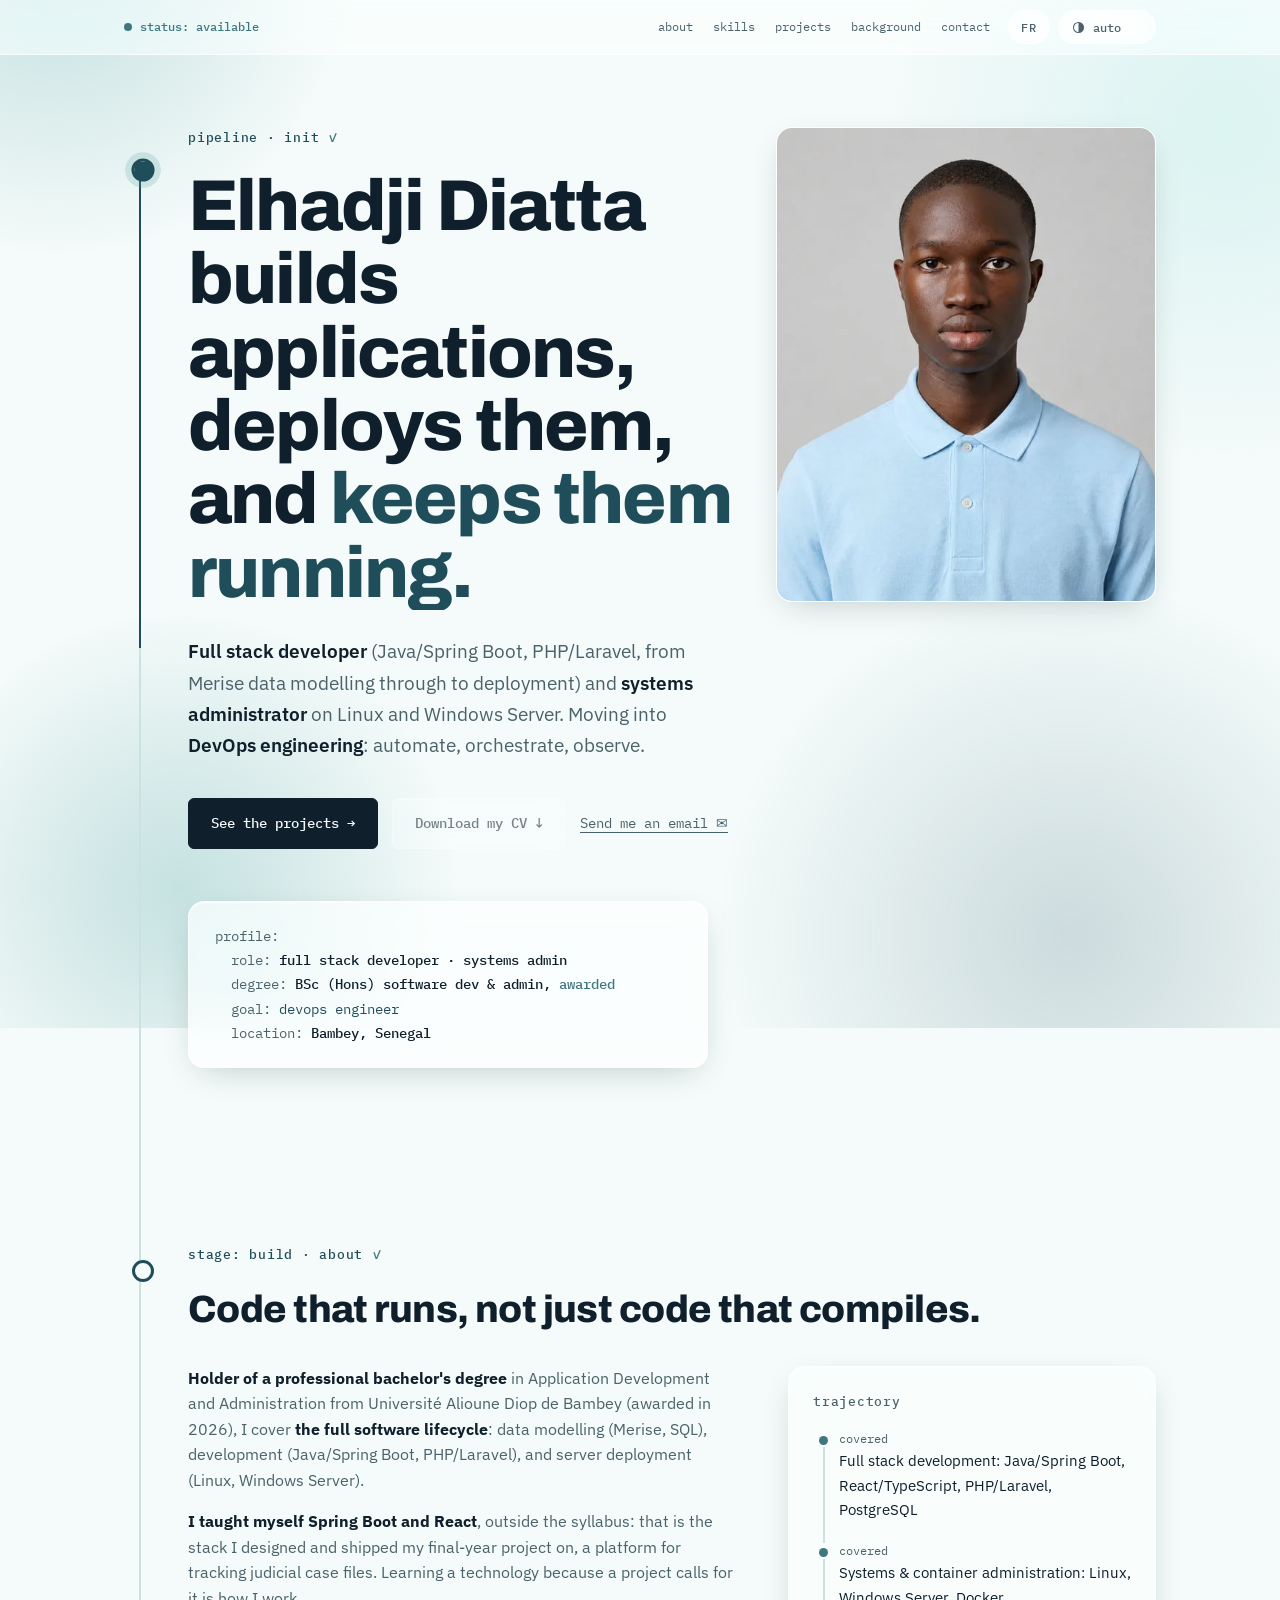
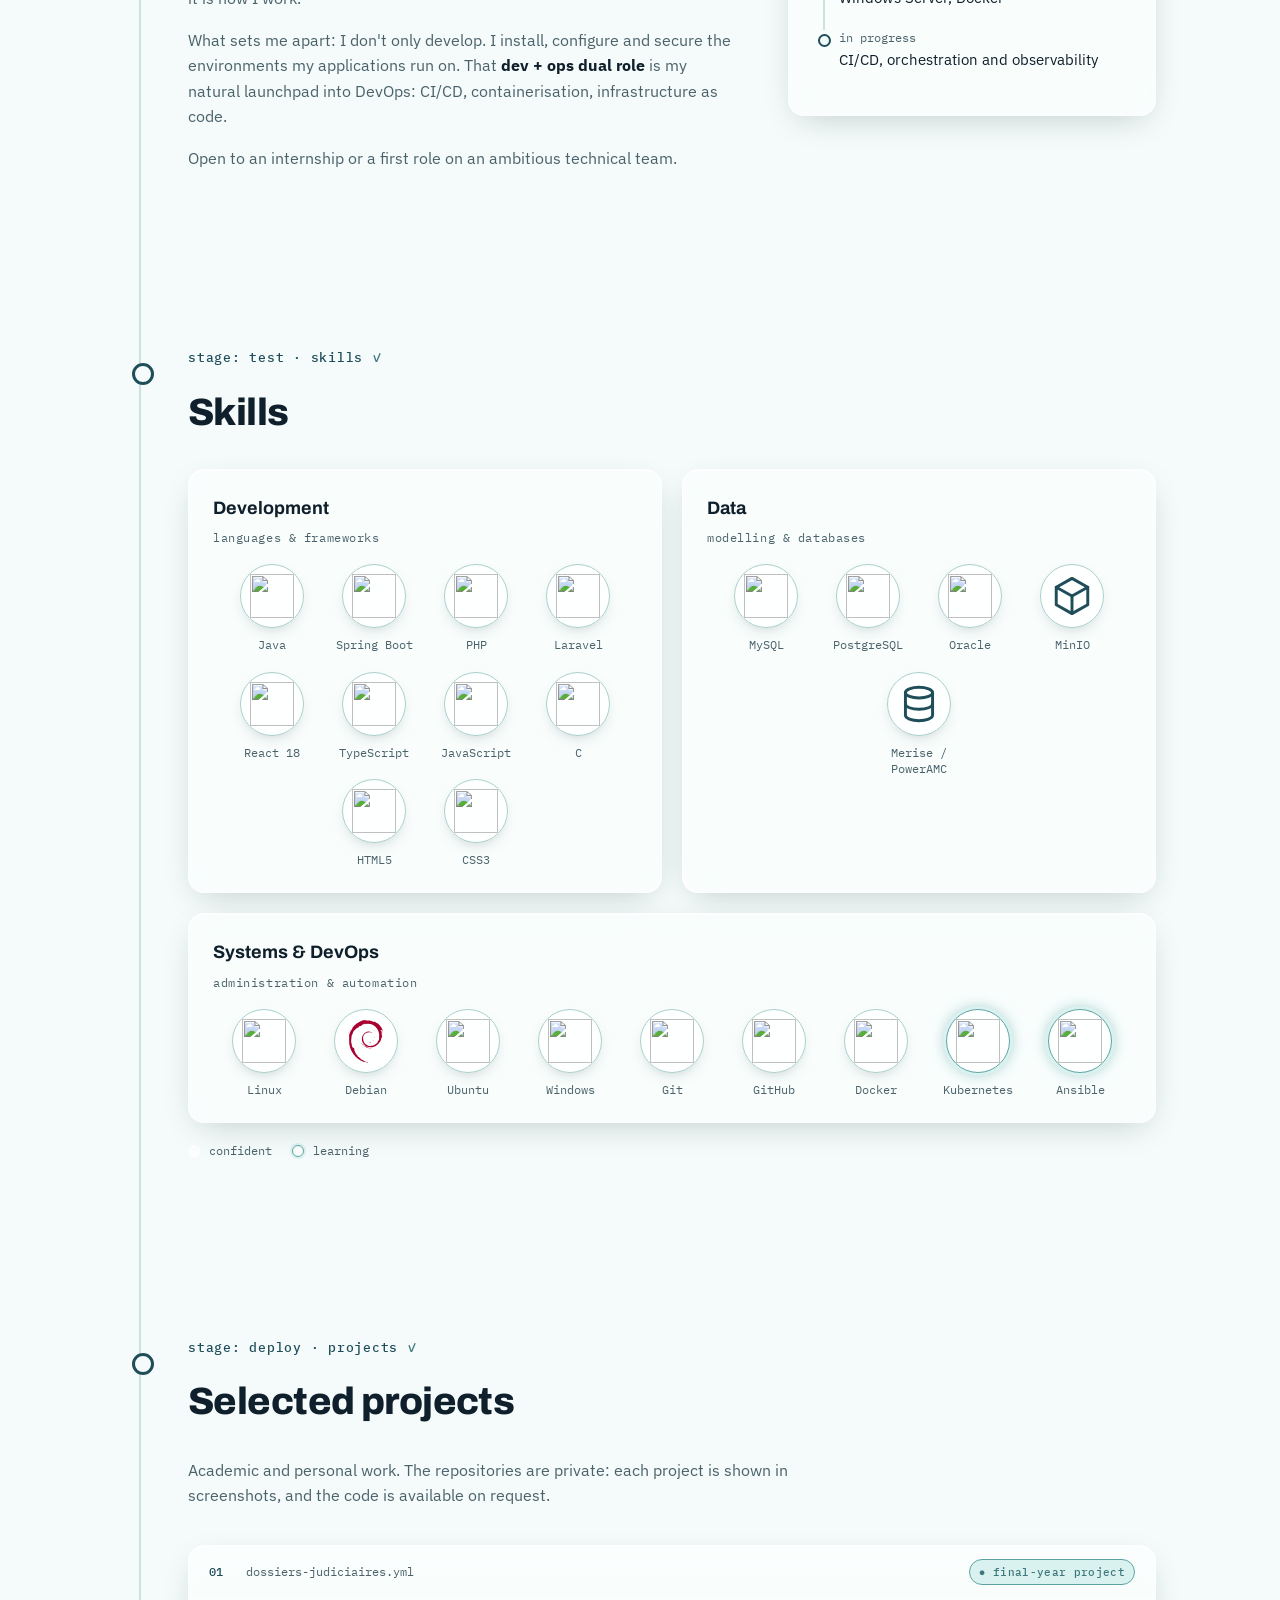
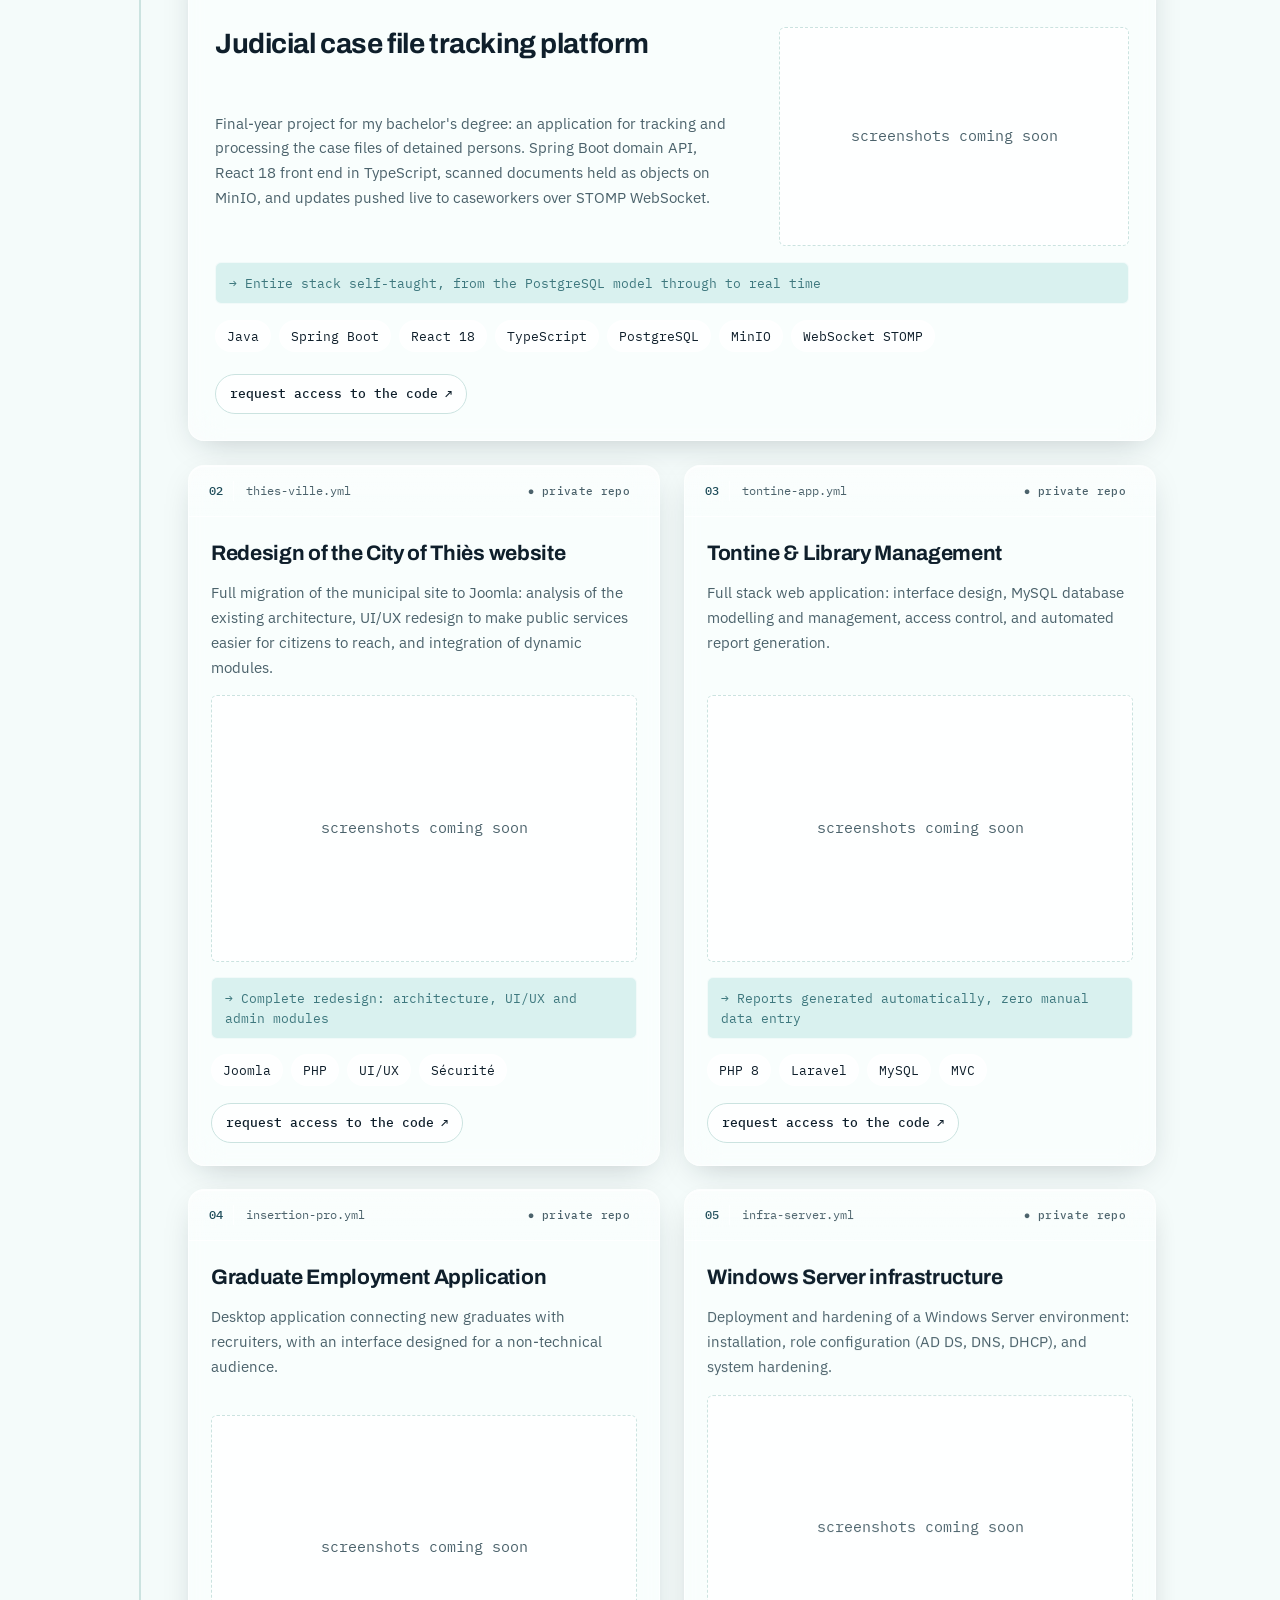
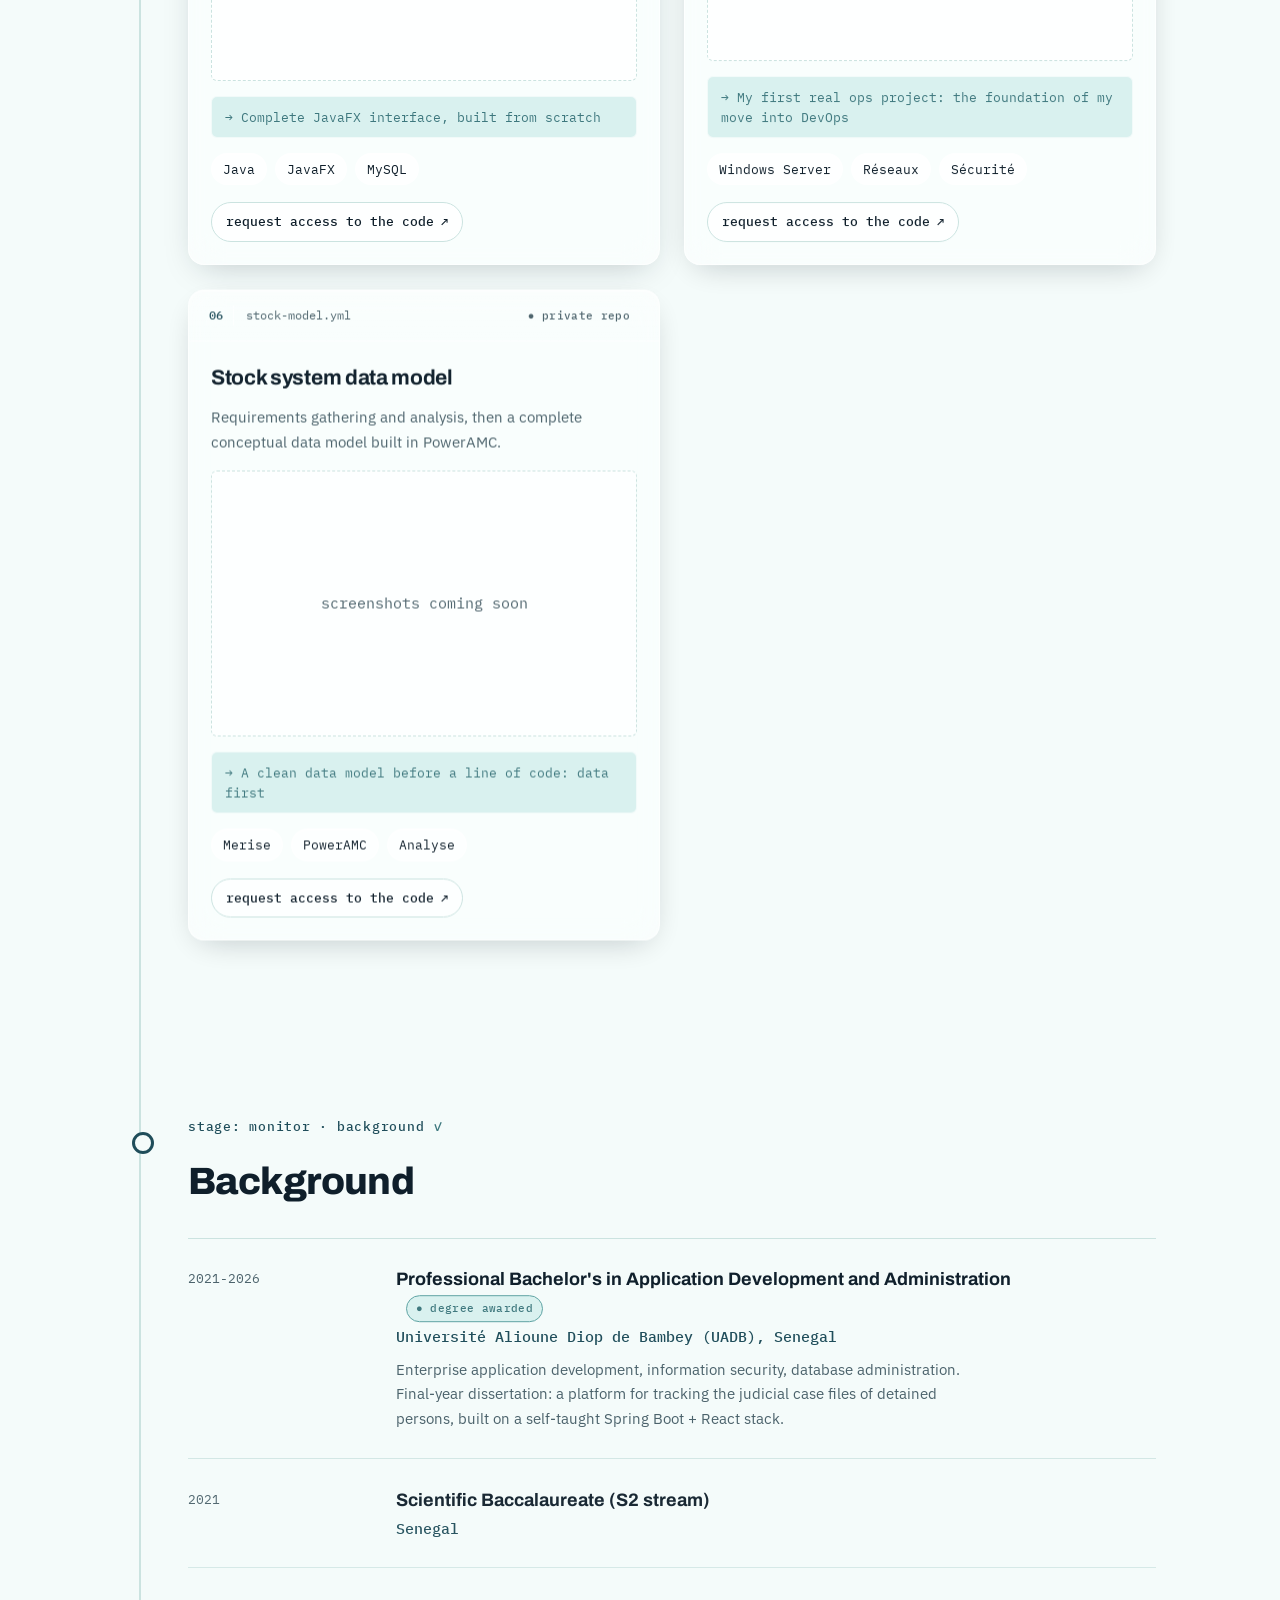
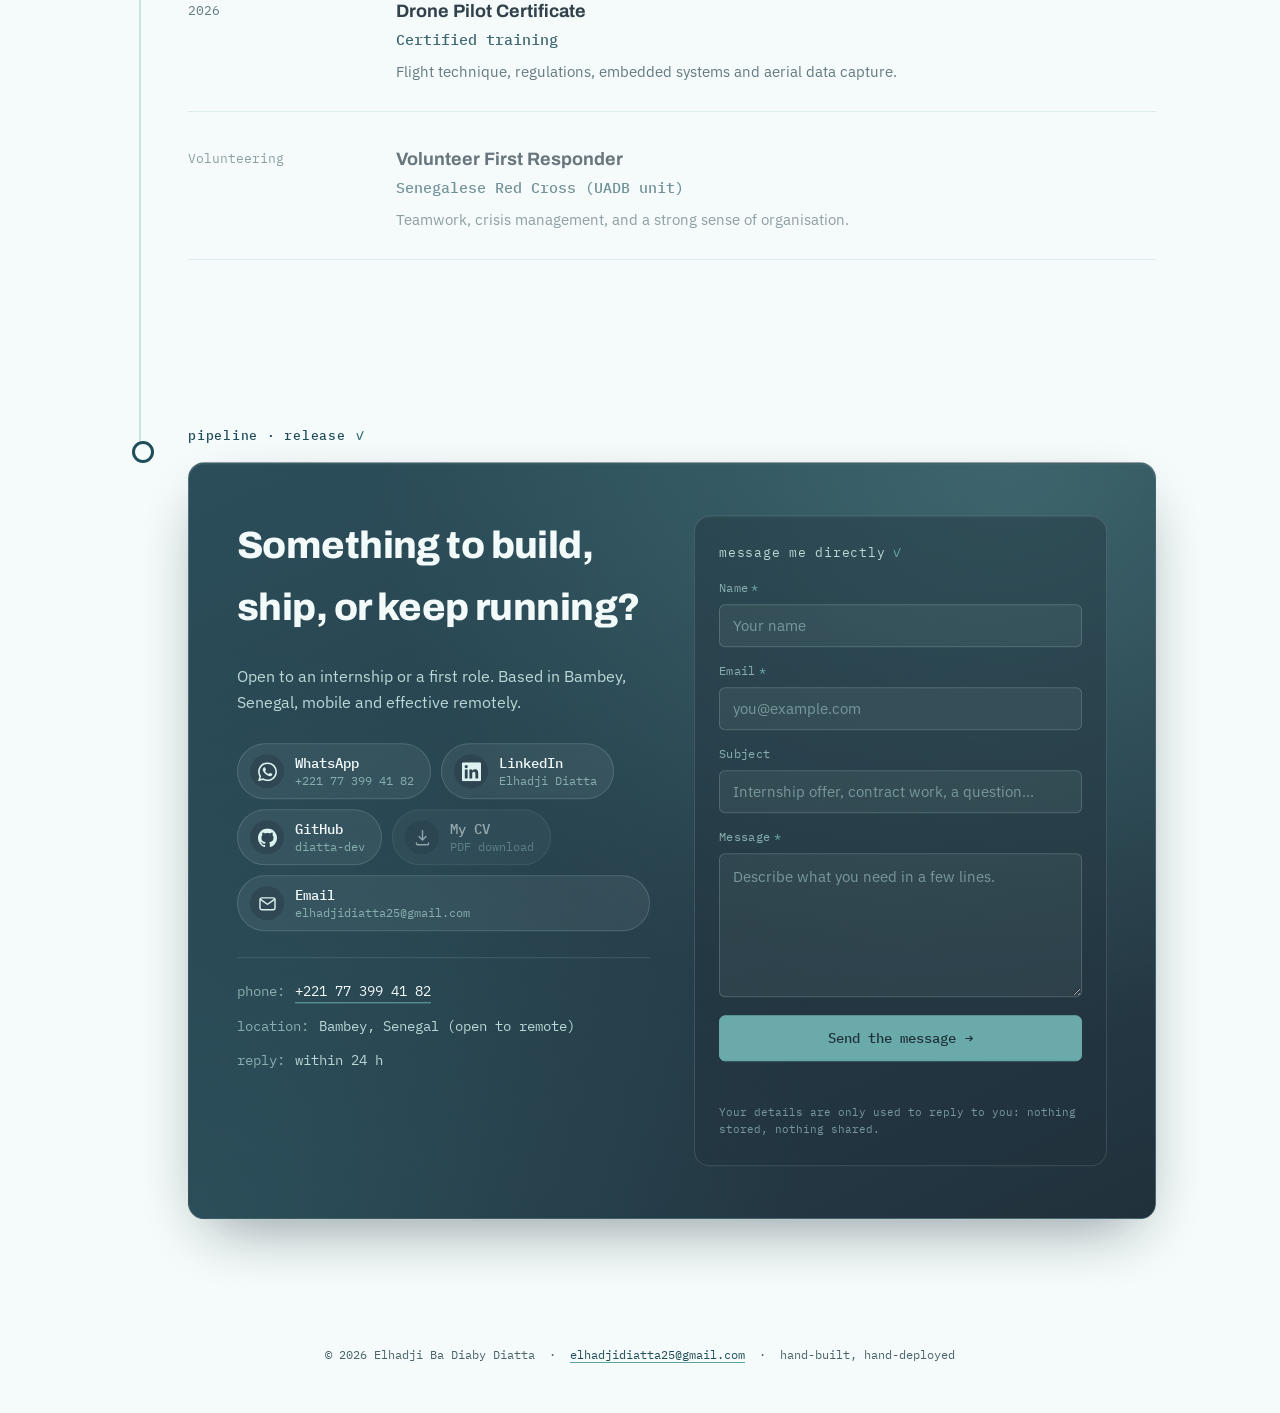
==== index.html @ 6db883bd "Squelettes de chargement : icones de competences et galeries Poses UNIQUEMENT sur ce qui arrive apre" ====
<!DOCTYPE html>
<html lang="fr">
<head>
<meta charset="UTF-8">
<meta name="viewport" content="width=device-width, initial-scale=1.0">

<!-- ══════════════════════════════════════════════════════════════
     ⚠️  ADRESSE PUBLIQUE DU SITE
     Les quatre balises ci-dessous (canonical, og:url, og:image,
     twitter:image) doivent porter l'adresse RÉELLE du site en ligne.
     Tant qu'elle n'est pas confirmée, la valeur ci-dessous est celle
     suggérée par DEPLOIEMENT.md §5.

     → Au premier déploiement : remplacer partout
       https://elhadji-diatta.vercel.app
       par l'adresse affichée par Vercel.

     Un canonical erroné demande à Google d'indexer une page qui
     n'existe pas : c'est pire que pas de canonical du tout.
     ══════════════════════════════════════════════════════════════ -->

<title>Elhadji Diatta | Développeur Full Stack · Admin Systèmes · DevOps</title>
<meta name="description" content="Portfolio d'Elhadji Ba Diaby Diatta, développeur full stack et administrateur systèmes en transition vers l'ingénierie DevOps.">
<meta name="author" content="Elhadji Ba Diaby Diatta">
<link rel="canonical" href="https://elhadji-diatta.vercel.app/">

<!-- ── Open Graph (LinkedIn, WhatsApp, Facebook, Slack…) ──
     og:image doit être une URL ABSOLUE : les crawlers ne résolvent
     pas les chemins relatifs. La photo de profil sert de visuel par
     défaut ; une carte dédiée en 1200×630 serait meilleure (voir
     DEPLOIEMENT.md §3.4). -->
<meta property="og:type" content="profile">
<meta property="og:site_name" content="Elhadji Diatta">
<meta property="og:url" content="https://elhadji-diatta.vercel.app/">
<meta property="og:title" content="Elhadji Diatta | Développeur Full Stack · Admin Systèmes · DevOps">
<meta property="og:description" content="Développeur full stack (Java/Spring Boot, PHP/Laravel, React) et administrateur systèmes Linux et Windows Server, en route vers l'ingénierie DevOps.">
<meta property="og:image" content="https://elhadji-diatta.vercel.app/assets/elhadji.jpeg">
<meta property="og:image:alt" content="Portrait d'Elhadji Ba Diaby Diatta">
<!-- dimensions réelles du fichier : 1254 × 1254 (carré). À corriger si
     la photo est remplacée : un og:image:width faux fait réserver au
     réseau social une zone d'aperçu de la mauvaise forme. -->
<meta property="og:image:width" content="1254">
<meta property="og:image:height" content="1254">
<meta property="og:locale" content="fr_FR">
<meta property="og:locale:alternate" content="en_US">
<meta property="profile:first_name" content="Elhadji">
<meta property="profile:last_name" content="Diatta">

<!-- ── Twitter / X ──
     « summary » et non « summary_large_image » : le visuel est un
     portrait (810×1080). En large_image, X le recadrerait en 2:1 et
     couperait la tête. À repasser en large_image le jour où une
     carte 1200×630 remplace la photo. -->
<meta name="twitter:card" content="summary">
<meta name="twitter:title" content="Elhadji Diatta | Développeur Full Stack · Admin Systèmes · DevOps">
<meta name="twitter:description" content="Développeur full stack et administrateur systèmes, en route vers l'ingénierie DevOps.">
<meta name="twitter:image" content="https://elhadji-diatta.vercel.app/assets/elhadji.jpeg">

<!-- ══════════════════════════════════════════════════════════════
     ÉTAT INITIAL : thème et langue, posés AVANT tout rendu.

     Ce script est volontairement inline et non différé : différé, il
     s'exécuterait après le premier rendu et le visiteur verrait le
     thème clair clignoter quelques dizaines de millisecondes avant
     de basculer en sombre.

     try/catch obligatoire : localStorage lève une exception en
     navigation privée sur certaines configurations, et une erreur
     non rattrapée ici bloquerait tout le reste du <head>.
     ══════════════════════════════════════════════════════════════ -->
<script>
(function(){
  var root = document.documentElement;

  /* Les deux sélecteurs (thème, langue) ne servent à rien sans JS.
     Cette classe les révèle ; sans elle le CSS les garde masqués,
     plutôt que d'afficher deux boutons qui ne répondent pas. */
  root.className += " js";

  /* ---- thème : auto (défaut) | light | dark ---- */
  try{
    var t = localStorage.getItem("theme");
    if (t === "light" || t === "dark") root.dataset.theme = t;
  }catch(e){}

  /* ---- langue : ?lang= > localStorage > navigator > fr ---- */
  var lang = "fr";
  try{
    var q = new URLSearchParams(location.search).get("lang");
    var stored = localStorage.getItem("lang");
    if (q === "en" || q === "fr") lang = q;
    else if (stored === "en" || stored === "fr") lang = stored;
    else if ((navigator.language || "").toLowerCase().indexOf("en") === 0) lang = "en";
  }catch(e){}
  root.lang = lang;

  /* La couleur de la barre d'adresse mobile suit le thème effectif.
     Posée ici pour éviter, là aussi, un flash de la mauvaise teinte. */
  try{
    var dark = root.dataset.theme === "dark" ||
      (!root.dataset.theme && window.matchMedia("(prefers-color-scheme: dark)").matches);
    var meta = document.createElement("meta");
    meta.name = "theme-color";
    meta.content = dark ? "#0f1f2b" : "#f4fbfa";
    document.head.appendChild(meta);
  }catch(e){}
})();
</script>

<!-- ── Icônes ──
     Le SVG est le format principal : une seule ressource, nette à
     toutes les tailles, et sa couleur suit le thème du navigateur.
     Le PNG n'est là que pour iOS, qui n'accepte pas le SVG en icône
     d'écran d'accueil. -->
<link rel="icon" href="assets/favicon.svg" type="image/svg+xml">
<link rel="apple-touch-icon" href="assets/apple-touch-icon.png">

<!-- ══════════════════════════════════════════════════════════════
     POLICES : chargement non bloquant.

     La feuille Google Fonts était un <link rel="stylesheet"> normal :
     le navigateur ne peignait donc rien tant qu'elle n'était pas
     arrivée, ce qui met le premier rendu à la merci d'une latence
     qu'on ne maîtrise pas.

     rel="preload" as="style" la télécharge sans bloquer, puis onload
     la promeut en feuille appliquée. La page s'affiche entre-temps
     avec les polices système, et `display=swap` fait la bascule sans
     texte invisible.

     Le <noscript> couvre le cas (rare mais réel) d'un navigateur
     sans JavaScript : `onload` n'y est pas exécuté et la feuille ne
     serait jamais appliquée.

     Graisses demandées : Archivo 500 a été retirée, aucune règle CSS
     ne l'utilise (les six usages de var(--display) sont en 700 ou
     800). Ne rien retirer d'autre sans vérifier de la même façon :
     une graisse absente n'échoue pas, elle est silencieusement
     remplacée par la plus proche, et le défaut ne se voit qu'à l'œil.
     ══════════════════════════════════════════════════════════════ -->
<link rel="preconnect" href="https://fonts.googleapis.com">
<link rel="preconnect" href="https://fonts.gstatic.com" crossorigin>
<link rel="preload" as="style"
      href="https://fonts.googleapis.com/css2?family=Archivo:wght@700;800&family=IBM+Plex+Sans:wght@400;500;600&family=IBM+Plex+Mono:wght@400;500&display=swap"
      onload="this.rel='stylesheet'">
<noscript>
  <link rel="stylesheet"
        href="https://fonts.googleapis.com/css2?family=Archivo:wght@700;800&family=IBM+Plex+Sans:wght@400;500;600&family=IBM+Plex+Mono:wght@400;500&display=swap">
</noscript>

<link rel="stylesheet" href="css/variables.css">
<link rel="stylesheet" href="css/base.css">
<link rel="stylesheet" href="css/components.css">
<link rel="stylesheet" href="css/layout.css">
<link rel="stylesheet" href="css/animations.css">
</head>
<body>

<!-- Premier élément focalisable de la page : la barre de statut est
     sticky et contient cinq liens de navigation plus deux sélecteurs,
     qu'un utilisateur au clavier retraverse à chaque chargement.
     Invisible tant qu'il n'a pas le focus. -->
<a class="skip-link" href="#accueil" data-i18n="nav.skip">Aller au contenu</a>

<!-- ══════════════════ BARRE DE STATUT ══════════════════ -->
<header class="statusbar">
  <div class="statusbar-inner">
    <span class="sys"><span class="dot" aria-hidden="true"></span><span data-i18n="nav.status">statut: disponible</span></span>

    <!-- Bouton menu. Comme les sélecteurs de langue et de thème, il est
         masqué tant que la classe .js n'est pas posée : sans JavaScript
         il ne replierait rien, et la navigation reste alors affichée en
         clair. Son nom accessible ne change pas à l'ouverture ; c'est
         aria-expanded qui porte l'état, ce qui évite de lutter avec le
         ré-affichage des libellés au changement de langue. -->
    <button class="nav-toggle" type="button"
            aria-expanded="false" aria-controls="nav-principale"
            aria-label="Menu de navigation" title="Menu de navigation"
            data-i18n-attr="aria-label:nav.menu,title:nav.menu">
      <span class="nav-toggle-box" aria-hidden="true"><span class="nav-toggle-bar"></span></span>
    </button>

    <nav id="nav-principale" aria-label="Navigation principale" data-i18n-attr="aria-label:nav.aria">
      <a href="#apropos" data-i18n="nav.about">à-propos</a>
      <a href="#competences" data-i18n="nav.skills">compétences</a>
      <a href="#projets" data-i18n="nav.projects">projets</a>
      <a href="#parcours" data-i18n="nav.path">parcours</a>
      <a href="#contact" data-i18n="nav.contact">contact</a>
    </nav>

    <!-- Langue puis thème. Le bouton de langue affiche la langue vers
         laquelle on VA (« EN » quand on est en français), et porte
         l'attribut lang correspondant pour qu'un lecteur d'écran le
         prononce dans la bonne langue. -->
    <div class="statusbar-controls">
      <button class="lang-toggle" type="button" lang="en"
              aria-label="Switch to English" title="Switch to English">EN</button>

      <button class="theme-toggle" type="button"
              aria-label="Thème : automatique" title="Thème : automatique">
        <span class="theme-ico" aria-hidden="true"></span>
        <span class="theme-txt">auto</span>
      </button>
    </div>
  </div>
</header>

<main class="wrap">

  <!-- ══════════════════ HERO ══════════════════ -->
  <section class="stage hero" id="accueil">
    <div class="hero-grid">
      <div class="hero-copy">
        <p class="stage-label" data-anim="hero-item" data-hero-order="0"><span data-i18n="hero.stage">pipeline · init</span> <span class="ok">✓</span></p>

        <h1 data-anim="hero-title">
          <span class="line-mask"><span class="line-inner" data-i18n="hero.title.line1">Elhadji Diatta développe des applications,</span></span>
          <span class="line-mask"><span class="line-inner" data-i18n-html="hero.title.line2">les déploie, et les <em>administre.</em></span></span>
        </h1>

        <p class="lede" data-anim="hero-item" data-hero-order="2" data-i18n-html="hero.lede">
          Développeur <strong>full stack</strong> (Java/Spring&nbsp;Boot, PHP/Laravel, de la
          modélisation Merise au déploiement) et <strong>administrateur systèmes</strong>
          Linux et Windows Server.
          En route vers l'<strong>ingénierie DevOps</strong> : automatiser, orchestrer, observer.
        </p>

        <div class="hero-actions" data-anim="hero-item" data-hero-order="3">
          <a class="btn btn-primary" href="#projets" data-i18n="hero.cta.projects">Voir les projets →</a>
          <!-- CV : déposer le PDF sous assets/cv-elhadji-diatta.pdf
               (et sa version anglaise sous …-en.pdf). S'il est absent,
               js/media.js neutralise le bouton plutôt que de laisser le
               visiteur tomber sur une erreur 404. -->
          <a class="btn btn-ghost" data-cv
             href="assets/cv-elhadji-diatta.pdf" download="CV-Elhadji-Diatta.pdf"
             data-i18n="hero.cta.cv">
            Télécharger mon CV ↓
          </a>
          <!-- Lien texte et non troisième bouton : trois boutons de même
               taille se neutralisent, et le poids visuel doit aller aux
               deux actions qui comptent (voir les projets, lire le CV).
               data-i18n-query reconstruit la query depuis i18n/*.json,
               en clair puis encodée une seule fois (pas de %2520). -->
          <a class="link-inline"
             href="mailto:elhadjidiatta25@gmail.com?subject=Contact%20depuis%20votre%20portfolio"
             data-i18n="hero.cta.mail"
             data-i18n-query="subject:mailto.contact.subject">
            M'écrire un mail ✉
          </a>
        </div>

        <div class="hero-manifest" data-anim="hero-item" data-hero-order="4"
             aria-label="Profil résumé au format manifeste"
             data-i18n-attr="aria-label:hero.manifest.aria">
          <div><span class="k" data-i18n="hero.manifest.profile">profil:</span></div>
          <div>&nbsp;&nbsp;<span class="k" data-i18n="hero.manifest.role">rôle:</span> <span class="v" data-i18n="hero.manifest.role.value">développeur full stack · admin systèmes</span></div>
          <div>&nbsp;&nbsp;<span class="k" data-i18n="hero.manifest.diploma">diplôme:</span> <span class="v"><span data-i18n="hero.manifest.diploma.value">licence pro DAA,</span> <span class="t" data-i18n="hero.manifest.diploma.state">obtenue</span></span></div>
          <div>&nbsp;&nbsp;<span class="k" data-i18n="hero.manifest.goal">objectif:</span> <span class="a" data-i18n="hero.manifest.goal.value">ingénieur devops</span></div>
          <div>&nbsp;&nbsp;<span class="k" data-i18n="hero.manifest.location">localisation:</span> <span class="v" data-i18n="hero.manifest.location.value">Bambey, Sénégal</span></div>
          <!-- Ni email: ni disponibilité: ici. L'adresse apparaissait six
               fois dans la page ; elle reste dans le CTA juste au-dessus,
               la carte sociale, la liste de contact, le formulaire et le
               footer. La disponibilité est déjà annoncée par le badge
               « statut: disponible » de la barre de statut, qui est
               sticky et donc visible en permanence. -->
        </div>
      </div>

      <aside class="hero-media" data-anim="hero-item" data-hero-order="2" aria-label="Photo de profil"
             data-i18n-attr="aria-label:hero.photo.aria">
        <!-- Cette photo porte le LCP : mesurée à 41,3 Ko et 1190 ms de
             transfert en 4G bridée, elle termine à 1455 ms pour un LCP
             de 1456 ms.

             fetchpriority="high" ne montre AUCUN gain mesurable en
             laboratoire : médiane de 1464 ms avec comme sans, sur cinq
             chargements chacun. L'image est déjà découverte tôt et rien
             ne lui dispute la bande passante. L'attribut est conservé
             parce qu'il est sans risque et qu'il vise la contention
             réelle, que ce banc d'essai ne reproduit pas.

             Le levier qui a payé est le FORMAT, pas la taille. 640 × 640
             reste la bonne dimension : la boîte monte à 380 px de large,
             soit 760 px sur un écran à 2x, et rééchantillonner vers le
             haut depuis une source de 640 n'ajouterait aucun détail.
             En revanche le même cadre en WebP q82 tombe de 42,0 à
             17,7 Ko, à l'œil indiscernable du JPEG.

             Le JPEG reste en <img> : c'est le repli pour les
             navigateurs sans WebP, et c'est aussi lui que prennent les
             crawlers d'og:image, qui ignorent <picture>. -->
        <picture>
        <source srcset="assets/elhadji-640.webp" type="image/webp" width="640" height="640">
        <img
          class="profile-photo"
          src="assets/elhadji.jpeg"
          alt="Photo de profil d'Elhadji Ba Diaby Diatta, portrait utilisé dans le hero du portfolio"
          data-i18n-attr="alt:hero.photo.alt"
          width="640" height="640"
          fetchpriority="high" decoding="async"
          data-fallback-src="data:image/svg+xml,%3Csvg xmlns='http://www.w3.org/2000/svg' viewBox='0 0 640 640'%3E%3Crect width='640' height='640' rx='24' fill='%23FFFFFF'/%3E%3Cg stroke='%23CBE3E0' stroke-width='10'%3E%3Cpath d='M120 500c36-92 108-138 200-138s164 46 200 138' fill='none'/%3E%3Ccircle cx='320' cy='232' r='92' fill='none'/%3E%3C/g%3E%3Cpath d='M116 516h408' stroke='%235EA3A3' stroke-width='10' stroke-linecap='round'/%3E%3Ctext x='320' y='572' text-anchor='middle' font-family='IBM Plex Mono, monospace' font-size='28' fill='%234B626B'%3Ephoto pending%3C/text%3E%3C/svg%3E">
        </picture>
        <!-- Le marqueur « avatar: elhadji.jpeg ✓ » a été retiré : la
             métaphore du pipeline ne tient que si le marqueur encode
             une étape réellement franchie. Un fichier image ne « passe »
             rien. Les marqueurs « stage: … » des sections, eux, sont
             conservés : ils structurent la lecture. -->
      </aside>
    </div>
  </section>

  <!-- ══════════════════ À PROPOS ══════════════════ -->
  <section class="stage" id="apropos">
    <p class="stage-label"><span data-i18n="about.stage">stage: build · à-propos</span> <span class="ok">✓</span></p>
    <h2 data-i18n="about.title">Du code qui tourne, pas seulement du code qui compile.</h2>
    <div class="about-grid">
      <div>
        <p data-i18n-html="about.p1">
          <strong>Diplômé d'une Licence Professionnelle</strong> Développement et
          Administration d'Applications à l'Université Alioune Diop de Bambey
          (diplôme obtenu en 2026), je couvre
          <strong>le cycle de vie logiciel complet</strong> : modélisation des données
          (Merise, SQL), développement (Java/Spring&nbsp;Boot, PHP/Laravel), et déploiement
          sur serveur (Linux, Windows Server).
        </p>
        <p data-i18n-html="about.p2">
          <strong>Spring Boot et React, je les ai appris seul</strong>, hors programme :
          c'est avec cette stack que j'ai conçu et livré mon projet de mémoire,
          une plateforme de suivi de dossiers judiciaires. Apprendre une
          technologie parce qu'un projet l'exige, c'est ma façon de travailler.
        </p>
        <p data-i18n-html="about.p3">
          Ce qui me distingue : je ne fais pas que développer. J'installe,
          je configure et je sécurise les environnements sur lesquels mes
          applications tournent. Cette <strong>double casquette dev + ops</strong>
          est ma rampe de lancement naturelle vers le DevOps : CI/CD,
          conteneurisation, infrastructure as code.
        </p>
        <p data-i18n="about.p4">
          Disponible pour un stage ou un premier emploi au sein d'une équipe
          technique ambitieuse.
        </p>
      </div>
      <aside class="trajectory">
        <h3 data-i18n="about.trajectory.title">trajectoire</h3>
        <ol>
          <li>
            <span class="when" data-i18n="about.trajectory.1.when">acquis</span>
            <span data-i18n="about.trajectory.1.text">Développement full stack : Java/Spring Boot, React/TypeScript, PHP/Laravel, PostgreSQL</span>
          </li>
          <li>
            <span class="when" data-i18n="about.trajectory.2.when">acquis</span>
            <span data-i18n="about.trajectory.2.text">Administration systèmes &amp; conteneurs : Linux, Windows Server, Docker</span>
          </li>
          <li class="next">
            <span class="when" data-i18n="about.trajectory.3.when">en cours</span>
            <span data-i18n="about.trajectory.3.text">CI/CD, orchestration et observabilité</span>
          </li>
        </ol>
      </aside>
    </div>
  </section>

  <!-- ══════════════════ COMPÉTENCES ══════════════════ -->
  <section class="stage" id="competences">
    <p class="stage-label"><span data-i18n="skills.stage">stage: test · compétences</span> <span class="ok">✓</span></p>
    <h2 data-i18n="skills.title">Compétences</h2>
    <div class="skills-grid">

      <article class="skill-card">
        <h3 data-i18n="skills.dev.title">Développement</h3>
        <span class="scope" data-i18n="skills.dev.scope">langages &amp; frameworks</span>
        <div class="skill-float" role="list" aria-label="Technologies : développement" data-i18n-attr="aria-label:skills.dev.aria">
          <span class="logo" role="listitem">
            <span class="logo-inner">
              <img class="logo-img" src="assets/icons/java.svg"
                   alt="" aria-hidden="true" width="44" height="44" loading="lazy" referrerpolicy="no-referrer">
            </span>
            <span class="logo-label">Java</span>
          </span>
          <span class="logo" role="listitem">
            <span class="logo-inner">
              <img class="logo-img" src="assets/icons/spring.svg"
                   alt="" aria-hidden="true" width="44" height="44" loading="lazy" referrerpolicy="no-referrer">
            </span>
            <span class="logo-label">Spring Boot</span>
          </span>
          <span class="logo" role="listitem">
            <span class="logo-inner">
              <img class="logo-img" src="assets/icons/php.svg"
                   alt="" aria-hidden="true" width="44" height="44" loading="lazy" referrerpolicy="no-referrer">
            </span>
            <span class="logo-label">PHP</span>
          </span>
          <span class="logo" role="listitem">
            <span class="logo-inner">
              <img class="logo-img" src="assets/icons/laravel.svg"
                   alt="" aria-hidden="true" width="44" height="44" loading="lazy" referrerpolicy="no-referrer">
            </span>
            <span class="logo-label">Laravel</span>
          </span>
          <span class="logo" role="listitem">
            <span class="logo-inner">
              <img class="logo-img" src="assets/icons/react.svg"
                   alt="" aria-hidden="true" width="44" height="44" loading="lazy" referrerpolicy="no-referrer">
            </span>
            <span class="logo-label">React 18</span>
          </span>
          <span class="logo" role="listitem">
            <span class="logo-inner">
              <img class="logo-img" src="assets/icons/typescript.svg"
                   alt="" aria-hidden="true" width="44" height="44" loading="lazy" referrerpolicy="no-referrer">
            </span>
            <span class="logo-label">TypeScript</span>
          </span>
          <span class="logo" role="listitem">
            <span class="logo-inner">
              <img class="logo-img" src="assets/icons/javascript.svg"
                   alt="" aria-hidden="true" width="44" height="44" loading="lazy" referrerpolicy="no-referrer">
            </span>
            <span class="logo-label">JavaScript</span>
          </span>
          <span class="logo" role="listitem">
            <span class="logo-inner">
              <img class="logo-img" src="assets/icons/c.svg"
                   alt="" aria-hidden="true" width="44" height="44" loading="lazy" referrerpolicy="no-referrer">
            </span>
            <span class="logo-label">C</span>
          </span>
          <span class="logo" role="listitem">
            <span class="logo-inner">
              <img class="logo-img" src="assets/icons/html5.svg"
                   alt="" aria-hidden="true" width="44" height="44" loading="lazy" referrerpolicy="no-referrer">
            </span>
            <span class="logo-label">HTML5</span>
          </span>
          <span class="logo" role="listitem">
            <span class="logo-inner">
              <img class="logo-img" src="assets/icons/css3.svg"
                   alt="" aria-hidden="true" width="44" height="44" loading="lazy" referrerpolicy="no-referrer">
            </span>
            <span class="logo-label">CSS3</span>
          </span>
        </div>
      </article>

      <article class="skill-card">
        <h3 data-i18n="skills.data.title">Données</h3>
        <span class="scope" data-i18n="skills.data.scope">modélisation &amp; bases de données</span>
        <div class="skill-float" role="list" aria-label="Technologies : données" data-i18n-attr="aria-label:skills.data.aria">
          <span class="logo" role="listitem">
            <span class="logo-inner">
              <img class="logo-img" src="assets/icons/mysql.svg"
                   alt="" aria-hidden="true" width="44" height="44" loading="lazy" referrerpolicy="no-referrer">
            </span>
            <span class="logo-label">MySQL</span>
          </span>
          <span class="logo" role="listitem">
            <span class="logo-inner">
              <img class="logo-img" src="assets/icons/postgresql.svg"
                   alt="" aria-hidden="true" width="44" height="44" loading="lazy" referrerpolicy="no-referrer">
            </span>
            <span class="logo-label">PostgreSQL</span>
          </span>
          <span class="logo" role="listitem">
            <span class="logo-inner">
              <img class="logo-img" src="assets/icons/oracle.svg"
                   alt="" aria-hidden="true" width="44" height="44" loading="lazy" referrerpolicy="no-referrer">
            </span>
            <span class="logo-label">Oracle</span>
          </span>
          <!-- MinIO n'existe pas chez devicon : pictogramme « seau de
               stockage objet » dessiné à la main, comme pour Merise -->
          <span class="logo" role="listitem">
            <span class="logo-inner">
              <svg class="logo-img" viewBox="0 0 24 24" aria-hidden="true"
                   fill="none" stroke="currentColor" stroke-width="1.6"
                   stroke-linecap="round" stroke-linejoin="round">
                <path d="M12 2.4 3.4 7.2v9.6L12 21.6l8.6-4.8V7.2Z"/>
                <path d="m3.4 7.2 8.6 4.8 8.6-4.8"/>
                <path d="M12 12v9.6"/>
              </svg>
            </span>
            <span class="logo-label">MinIO</span>
          </span>
          <span class="logo" role="listitem">
            <span class="logo-inner">
              <svg class="logo-img" viewBox="0 0 24 24" aria-hidden="true"
                   fill="none" stroke="currentColor" stroke-width="1.6"
                   stroke-linecap="round" stroke-linejoin="round">
                <ellipse cx="12" cy="5.8" rx="7.4" ry="2.9"/>
                <path d="M4.6 5.8v12.4c0 1.6 3.3 2.9 7.4 2.9s7.4-1.3 7.4-2.9V5.8"/>
                <path d="M4.6 12c0 1.6 3.3 2.9 7.4 2.9s7.4-1.3 7.4-2.9"/>
              </svg>
            </span>
            <span class="logo-label">Merise / PowerAMC</span>
          </span>
        </div>
      </article>

      <article class="skill-card">
        <h3 data-i18n="skills.ops.title">Systèmes &amp; DevOps</h3>
        <span class="scope" data-i18n="skills.ops.scope">administration &amp; automatisation</span>
        <div class="skill-float" role="list" aria-label="Technologies : systèmes et devops" data-i18n-attr="aria-label:skills.ops.aria">
          <span class="logo" role="listitem">
            <span class="logo-inner">
              <img class="logo-img" src="assets/icons/linux.svg"
                   alt="" aria-hidden="true" width="44" height="44" loading="lazy" referrerpolicy="no-referrer">
            </span>
            <span class="logo-label">Linux</span>
          </span>
          <span class="logo" role="listitem">
            <span class="logo-inner">
              <img class="logo-img" src="assets/icons/debian.svg"
                   alt="" aria-hidden="true" width="44" height="44" loading="lazy" referrerpolicy="no-referrer">
            </span>
            <span class="logo-label">Debian</span>
          </span>
          <span class="logo" role="listitem">
            <span class="logo-inner">
              <img class="logo-img" src="assets/icons/ubuntu.svg"
                   alt="" aria-hidden="true" width="44" height="44" loading="lazy" referrerpolicy="no-referrer">
            </span>
            <span class="logo-label">Ubuntu</span>
          </span>
          <span class="logo" role="listitem">
            <span class="logo-inner">
              <img class="logo-img" src="assets/icons/windows11.svg"
                   alt="" aria-hidden="true" width="44" height="44" loading="lazy" referrerpolicy="no-referrer">
            </span>
            <span class="logo-label">Windows</span>
          </span>
          <span class="logo" role="listitem">
            <span class="logo-inner">
              <img class="logo-img" src="assets/icons/git.svg"
                   alt="" aria-hidden="true" width="44" height="44" loading="lazy" referrerpolicy="no-referrer">
            </span>
            <span class="logo-label">Git</span>
          </span>
          <span class="logo" role="listitem">
            <span class="logo-inner">
              <img class="logo-img" src="assets/icons/github.svg"
                   alt="" aria-hidden="true" width="44" height="44" loading="lazy" referrerpolicy="no-referrer">
            </span>
            <span class="logo-label">GitHub</span>
          </span>
          <span class="logo" role="listitem">
            <span class="logo-inner">
              <img class="logo-img" src="assets/icons/docker.svg"
                   alt="" aria-hidden="true" width="44" height="44" loading="lazy" referrerpolicy="no-referrer">
            </span>
            <span class="logo-label">Docker</span>
          </span>
          <span class="logo is-learning" role="listitem">
            <span class="logo-inner">
              <img class="logo-img" src="assets/icons/kubernetes.svg"
                   alt="" aria-hidden="true"
                   width="44" height="44" loading="lazy" referrerpolicy="no-referrer">
            </span>
            <span class="logo-label">Kubernetes<span class="sr-only" data-i18n="skills.learning.sr"> (en apprentissage)</span></span>
          </span>
          <span class="logo is-learning" role="listitem">
            <span class="logo-inner">
              <img class="logo-img" src="assets/icons/ansible.svg"
                   alt="" aria-hidden="true"
                   width="44" height="44" loading="lazy" referrerpolicy="no-referrer">
            </span>
            <span class="logo-label">Ansible<span class="sr-only" data-i18n="skills.learning.sr"> (en apprentissage)</span></span>
          </span>
        </div>
      </article>

    </div>
    <p class="legend">
      <span><span class="sw b"></span><span data-i18n="skills.legend.mastered">maîtrisé</span></span>
      <span><span class="sw a"></span><span data-i18n="skills.legend.learning">en apprentissage</span></span>
    </p>
  </section>

  <!-- ══════════════════ PROJETS ══════════════════ -->
  <section class="stage" id="projets">
    <p class="stage-label"><span data-i18n="projects.stage">stage: deploy · projets</span> <span class="ok">✓</span></p>
    <h2 data-i18n="projects.title">Projets réalisés</h2>
    <p class="projects-intro" data-i18n="projects.intro">
      Travaux académiques et personnels. Les dépôts sont privés : chaque projet
      est donc présenté en captures d'écran, et le code reste consultable sur demande.
    </p>

    <div class="projects-grid">

      <article class="project is-featured">
        <div class="project-head">
          <span>dossiers-judiciaires.yml</span>
          <span class="badge memoire" data-i18n="projects.badge.memoire">● projet de mémoire</span>
        </div>
        <div class="project-body">
          <h3 data-i18n="projects.judicial.title">Plateforme de suivi des dossiers judiciaires</h3>
          <p data-i18n="projects.judicial.text">
            Projet de mémoire de Licence Pro : une application de suivi et de
            traitement des dossiers judiciaires des personnes détenues.
            API métier en Spring Boot, interface React 18 en TypeScript,
            pièces numérisées stockées en objet sur MinIO, et mises à jour
            diffusées en direct aux agents via WebSocket STOMP.
          </p>
          <!-- Galerie de captures : déposer les .webp dans
               assets/shots/dossiers-judiciaires/. js/gallery.js sonde chaque
               fichier et ne garde que ceux réellement présents ; s'il
               n'en trouve aucun, le repli ci-dessous reste affiché.
               data-alts est OBLIGATOIRE et suit l'ordre de data-shots :
               une capture sans description est une image vide pour un
               lecteur d'écran. -->
          <figure class="project-gallery"
                  data-shots="assets/shots/dossiers-judiciaires/01.webp,assets/shots/dossiers-judiciaires/02.webp,assets/shots/dossiers-judiciaires/03.webp"
                  data-alts="Tableau de bord des dossiers en cours|Fiche détaillée d'un dossier avec pièces jointes|Notifications temps réel reçues par un agent"
                  data-i18n-alts="shots.judicial"
                  role="group"
                  aria-roledescription="galerie"
                  aria-label="Captures d'écran, Plateforme de suivi des dossiers judiciaires"
                  data-i18n-attr="aria-roledescription:gallery.roledescription,aria-label:projects.judicial.gallery">
            <p class="gallery-empty" data-i18n="gallery.empty">captures à venir</p>
          </figure>
          <p class="impact" data-i18n="projects.judicial.impact">→ Stack entièrement apprise en autodidacte, du modèle PostgreSQL au temps réel</p>
          <div class="tags">
            <span class="tag">Java</span>
            <span class="tag">Spring Boot</span>
            <span class="tag">React 18</span>
            <span class="tag">TypeScript</span>
            <span class="tag">PostgreSQL</span>
            <span class="tag">MinIO</span>
            <span class="tag">WebSocket STOMP</span>
          </div>
          <div class="project-links">
            <a href="mailto:elhadjidiatta25@gmail.com?subject=Demande%20d'acc%C3%A8s%20au%20code%20source&amp;body=Bonjour%20Elhadji%2C%0D%0A%0D%0AJe%20souhaite%20consulter%20le%20code%20du%20projet%20suivant%20%3A%20"
               data-i18n="projects.link.code"
               data-i18n-query="subject:mailto.code.subject,body:mailto.code.body">demander l'accès au code</a>
          </div>
        </div>
      </article>

      <!-- Volontairement PAS is-featured : cette classe passe la carte
           en pleine largeur, et deux cartes pleine largeur annulent la
           hiérarchie qu'elles servent à créer. Un seul projet phare,
           le mémoire. -->
      <article class="project">
        <div class="project-head">
          <span>thies-ville.yml</span>
          <span class="badge private" data-i18n="projects.badge.private">● dépôt privé</span>
        </div>
        <div class="project-body">
          <h3 data-i18n="projects.thies.title">Refonte du site de la Ville de Thiès</h3>
          <p data-i18n="projects.thies.text">
            Migration complète du site municipal vers Joomla : analyse de
            l'architecture existante, refonte UI/UX pour faciliter l'accès
            des citoyens aux services, intégration de modules dynamiques.
          </p>
          <!-- Galerie de captures : déposer les .webp dans
               assets/shots/thies-ville/. js/gallery.js sonde chaque
               fichier et ne garde que ceux réellement présents ; s'il
               n'en trouve aucun, le repli ci-dessous reste affiché.
               data-alts est OBLIGATOIRE et suit l'ordre de data-shots :
               une capture sans description est une image vide pour un
               lecteur d'écran. -->
          <figure class="project-gallery"
                  data-shots="assets/shots/thies-ville/01.webp,assets/shots/thies-ville/02.webp"
                  data-alts="Page d'accueil du site municipal après refonte|Rubrique des services aux citoyens"
                  data-i18n-alts="shots.thies"
                  role="group"
                  aria-roledescription="galerie"
                  aria-label="Captures d'écran, Refonte du site de la Ville de Thiès"
                  data-i18n-attr="aria-roledescription:gallery.roledescription,aria-label:projects.thies.gallery">
            <p class="gallery-empty" data-i18n="gallery.empty">captures à venir</p>
          </figure>
          <p class="impact" data-i18n="projects.thies.impact">→ Refonte complète : architecture, UI/UX et modules d'administration</p>
          <div class="tags">
            <span class="tag">Joomla</span>
            <span class="tag">PHP</span>
            <span class="tag">UI/UX</span>
            <span class="tag">Sécurité</span>
          </div>
          <div class="project-links">
            <a href="mailto:elhadjidiatta25@gmail.com?subject=Demande%20d'acc%C3%A8s%20au%20code%20source&amp;body=Bonjour%20Elhadji%2C%0D%0A%0D%0AJe%20souhaite%20consulter%20le%20code%20du%20projet%20suivant%20%3A%20"
               data-i18n="projects.link.code"
               data-i18n-query="subject:mailto.code.subject,body:mailto.code.body">demander l'accès au code</a>
          </div>
        </div>
      </article>

      <article class="project">
        <div class="project-head">
          <span>tontine-app.yml</span>
          <span class="badge private" data-i18n="projects.badge.private">● dépôt privé</span>
        </div>
        <div class="project-body">
          <h3 data-i18n="projects.tontine.title">Gestion de Tontine &amp; Bibliothèque</h3>
          <p data-i18n="projects.tontine.text">
            Application web full stack : conception des interfaces,
            modélisation et gestion des bases MySQL, sécurisation des accès
            et génération automatisée de rapports.
          </p>
          <!-- Galerie de captures : déposer les .webp dans
               assets/shots/tontine-app/. js/gallery.js sonde chaque
               fichier et ne garde que ceux réellement présents ; s'il
               n'en trouve aucun, le repli ci-dessous reste affiché.
               data-alts est OBLIGATOIRE et suit l'ordre de data-shots :
               une capture sans description est une image vide pour un
               lecteur d'écran. -->
          <figure class="project-gallery"
                  data-shots="assets/shots/tontine-app/01.webp,assets/shots/tontine-app/02.webp"
                  data-alts="Tableau de bord des cotisations d'une tontine|Rapport de gestion généré automatiquement"
                  data-i18n-alts="shots.tontine"
                  role="group"
                  aria-roledescription="galerie"
                  aria-label="Captures d'écran, Gestion de Tontine &amp; Bibliothèque"
                  data-i18n-attr="aria-roledescription:gallery.roledescription,aria-label:projects.tontine.gallery">
            <p class="gallery-empty" data-i18n="gallery.empty">captures à venir</p>
          </figure>
          <p class="impact" data-i18n="projects.tontine.impact">→ Rapports de données générés automatiquement, zéro saisie manuelle</p>
          <div class="tags">
            <span class="tag">PHP 8</span>
            <span class="tag">Laravel</span>
            <span class="tag">MySQL</span>
            <span class="tag">MVC</span>
          </div>
          <div class="project-links">
            <a href="mailto:elhadjidiatta25@gmail.com?subject=Demande%20d'acc%C3%A8s%20au%20code%20source&amp;body=Bonjour%20Elhadji%2C%0D%0A%0D%0AJe%20souhaite%20consulter%20le%20code%20du%20projet%20suivant%20%3A%20"
               data-i18n="projects.link.code"
               data-i18n-query="subject:mailto.code.subject,body:mailto.code.body">demander l'accès au code</a>
          </div>
        </div>
      </article>

      <article class="project">
        <div class="project-head">
          <span>insertion-pro.yml</span>
          <span class="badge private" data-i18n="projects.badge.private">● dépôt privé</span>
        </div>
        <div class="project-body">
          <h3 data-i18n="projects.insertion.title">Application d'Insertion Professionnelle</h3>
          <p data-i18n="projects.insertion.text">
            Application desktop mettant en relation jeunes diplômés et
            recruteurs, avec une interface ergonomique pensée pour un
            public non technique.
          </p>
          <!-- Galerie de captures : déposer les .webp dans
               assets/shots/insertion-pro/. js/gallery.js sonde chaque
               fichier et ne garde que ceux réellement présents ; s'il
               n'en trouve aucun, le repli ci-dessous reste affiché.
               data-alts est OBLIGATOIRE et suit l'ordre de data-shots :
               une capture sans description est une image vide pour un
               lecteur d'écran. -->
          <figure class="project-gallery"
                  data-shots="assets/shots/insertion-pro/01.webp,assets/shots/insertion-pro/02.webp"
                  data-alts="Écran de mise en relation diplômés / recruteurs|Fiche de profil d'un candidat"
                  data-i18n-alts="shots.insertion"
                  role="group"
                  aria-roledescription="galerie"
                  aria-label="Captures d'écran, Application d'Insertion Professionnelle"
                  data-i18n-attr="aria-roledescription:gallery.roledescription,aria-label:projects.insertion.gallery">
            <p class="gallery-empty" data-i18n="gallery.empty">captures à venir</p>
          </figure>
          <p class="impact" data-i18n="projects.insertion.impact">→ Interface JavaFX complète, conçue de zéro</p>
          <div class="tags">
            <span class="tag">Java</span>
            <span class="tag">JavaFX</span>
            <span class="tag">MySQL</span>
          </div>
          <div class="project-links">
            <a href="mailto:elhadjidiatta25@gmail.com?subject=Demande%20d'acc%C3%A8s%20au%20code%20source&amp;body=Bonjour%20Elhadji%2C%0D%0A%0D%0AJe%20souhaite%20consulter%20le%20code%20du%20projet%20suivant%20%3A%20"
               data-i18n="projects.link.code"
               data-i18n-query="subject:mailto.code.subject,body:mailto.code.body">demander l'accès au code</a>
          </div>
        </div>
      </article>

      <article class="project">
        <div class="project-head">
          <span>infra-server.yml</span>
          <span class="badge private" data-i18n="projects.badge.private">● dépôt privé</span>
        </div>
        <div class="project-body">
          <h3 data-i18n="projects.infra.title">Infrastructure Windows Server</h3>
          <p data-i18n="projects.infra.text">
            Déploiement et sécurisation d'un environnement Windows Server :
            installation, configuration des rôles (AD DS, DNS, DHCP),
            durcissement système.
          </p>
          <!-- Galerie de captures : déposer les .webp dans
               assets/shots/infra-server/. js/gallery.js sonde chaque
               fichier et ne garde que ceux réellement présents ; s'il
               n'en trouve aucun, le repli ci-dessous reste affiché.
               data-alts est OBLIGATOIRE et suit l'ordre de data-shots :
               une capture sans description est une image vide pour un
               lecteur d'écran. -->
          <figure class="project-gallery"
                  data-shots="assets/shots/infra-server/01.webp"
                  data-alts="Console d'administration Windows Server"
                  data-i18n-alts="shots.infra"
                  role="group"
                  aria-roledescription="galerie"
                  aria-label="Captures d'écran, Infrastructure Windows Server"
                  data-i18n-attr="aria-roledescription:gallery.roledescription,aria-label:projects.infra.gallery">
            <p class="gallery-empty" data-i18n="gallery.empty">captures à venir</p>
          </figure>
          <p class="impact" data-i18n="projects.infra.impact">→ Mon premier vrai projet ops : le socle de ma transition DevOps</p>
          <div class="tags">
            <span class="tag">Windows Server</span>
            <span class="tag">Réseaux</span>
            <span class="tag">Sécurité</span>
          </div>
          <div class="project-links">
            <a href="mailto:elhadjidiatta25@gmail.com?subject=Demande%20d'acc%C3%A8s%20au%20code%20source&amp;body=Bonjour%20Elhadji%2C%0D%0A%0D%0AJe%20souhaite%20consulter%20le%20code%20du%20projet%20suivant%20%3A%20"
               data-i18n="projects.link.code"
               data-i18n-query="subject:mailto.code.subject,body:mailto.code.body">demander l'accès au code</a>
          </div>
        </div>
      </article>

      <article class="project">
        <div class="project-head">
          <span>stock-model.yml</span>
          <span class="badge private" data-i18n="projects.badge.private">● dépôt privé</span>
        </div>
        <div class="project-body">
          <h3 data-i18n="projects.stock.title">Modélisation d'un Système de Stock</h3>
          <p data-i18n="projects.stock.text">
            Recueil et analyse des besoins, puis réalisation du Modèle
            Conceptuel de Données complet sur PowerAMC.
          </p>
          <!-- Galerie de captures : déposer les .webp dans
               assets/shots/stock-model/. js/gallery.js sonde chaque
               fichier et ne garde que ceux réellement présents ; s'il
               n'en trouve aucun, le repli ci-dessous reste affiché.
               data-alts est OBLIGATOIRE et suit l'ordre de data-shots :
               une capture sans description est une image vide pour un
               lecteur d'écran. -->
          <figure class="project-gallery"
                  data-shots="assets/shots/stock-model/01.webp"
                  data-alts="Modèle conceptuel de données réalisé sur PowerAMC"
                  data-i18n-alts="shots.stock"
                  role="group"
                  aria-roledescription="galerie"
                  aria-label="Captures d'écran, Modélisation d'un Système de Stock"
                  data-i18n-attr="aria-roledescription:gallery.roledescription,aria-label:projects.stock.gallery">
            <p class="gallery-empty" data-i18n="gallery.empty">captures à venir</p>
          </figure>
          <p class="impact" data-i18n="projects.stock.impact">→ Un MCD propre avant une ligne de code : la donnée d'abord</p>
          <div class="tags">
            <span class="tag">Merise</span>
            <span class="tag">PowerAMC</span>
            <span class="tag">Analyse</span>
          </div>
          <div class="project-links">
            <a href="mailto:elhadjidiatta25@gmail.com?subject=Demande%20d'acc%C3%A8s%20au%20code%20source&amp;body=Bonjour%20Elhadji%2C%0D%0A%0D%0AJe%20souhaite%20consulter%20le%20code%20du%20projet%20suivant%20%3A%20"
               data-i18n="projects.link.code"
               data-i18n-query="subject:mailto.code.subject,body:mailto.code.body">demander l'accès au code</a>
          </div>
        </div>
      </article>


    </div>
  </section>

  <!-- ══════════════════ PARCOURS ══════════════════ -->
  <section class="stage" id="parcours">
    <p class="stage-label"><span data-i18n="path.stage">stage: monitor · parcours</span> <span class="ok">✓</span></p>
    <h2 data-i18n="path.title">Parcours</h2>
    <div class="xp">

      <div class="xp-item">
        <div class="when" data-i18n="path.1.when">2021-2026</div>
        <div>
          <h3>
            <span data-i18n="path.1.title">Licence Pro Développement et Administration d'Applications</span>
            <span class="badge diploma" data-i18n="path.1.badge">● diplôme obtenu</span>
          </h3>
          <span class="org" data-i18n="path.1.org">Université Alioune Diop de Bambey (UADB), Sénégal</span>
          <p data-i18n="path.1.text">
            Développement d'applications d'entreprise, sécurité informatique,
            administration de bases de données. Mémoire de fin de cycle :
            plateforme de suivi des dossiers judiciaires des personnes détenues,
            bâtie sur une stack Spring Boot + React apprise en autodidacte.
          </p>
        </div>
      </div>

      <!-- Diplômes d'abord, puis certifications et engagements.
           L'attestation de drone était en deuxième position, juste après
           la licence : c'est la place la plus lue du parcours, et elle
           est sans rapport avec le poste visé. Les clés i18n gardent
           leur numérotation d'origine (path.2 = drone) : la renuméroter
           pour coller à l'ordre d'affichage ferait diverger deux
           fichiers de traduction pour un gain nul. -->
      <div class="xp-item">
        <div class="when" data-i18n="path.3.when">2021</div>
        <div>
          <h3 data-i18n="path.3.title">Baccalauréat Scientifique (Série S2)</h3>
          <span class="org" data-i18n="path.3.org">Sénégal</span>
        </div>
      </div>

      <div class="xp-item">
        <div class="when" data-i18n="path.2.when">2026</div>
        <div>
          <h3 data-i18n="path.2.title">Attestation de Pilotage de Drone</h3>
          <span class="org" data-i18n="path.2.org">Formation certifiante</span>
          <p data-i18n="path.2.text">Techniques de vol, réglementation, systèmes embarqués et collecte de données aériennes.</p>
        </div>
      </div>

      <div class="xp-item">
        <div class="when" data-i18n="path.4.when">Bénévolat</div>
        <div>
          <h3 data-i18n="path.4.title">Secouriste Volontaire</h3>
          <span class="org" data-i18n="path.4.org">Croix-Rouge Sénégalaise (Cellule UADB)</span>
          <p data-i18n="path.4.text">Travail en équipe, gestion de crise, sens de l'organisation.</p>
        </div>
      </div>

    </div>
  </section>

  <!-- ══════════════════ CONTACT ══════════════════ -->
  <section class="stage" id="contact">
    <p class="stage-label"><span data-i18n="contact.stage">pipeline · release</span> <span class="ok">✓</span></p>
    <div class="contact-card">
      <div class="contact-intro">
        <h2 data-i18n="contact.title">Un projet à développer, déployer ou administrer&nbsp;?</h2>
        <p data-i18n="contact.lede">
          Disponible pour un stage ou un premier emploi. Basé à Bambey,
          Sénégal, mobile et opérationnel à distance.
        </p>

        <!-- réseaux & messageries : un clic = une conversation ouverte -->
        <div class="social" aria-label="Me contacter sur les réseaux" data-i18n-attr="aria-label:contact.social.aria">
          <a class="social-link is-whatsapp"
             href="https://wa.me/221773994182?text=Bonjour%20Elhadji%2C%20je%20vous%20contacte%20depuis%20votre%20portfolio."
             target="_blank" rel="noopener noreferrer"
             data-i18n-query="text:whatsapp.text">
            <span class="social-ico" aria-hidden="true">
              <svg viewBox="0 0 24 24" fill="currentColor" focusable="false"><path d="M17.472 14.382c-.297-.149-1.758-.867-2.03-.967-.273-.099-.471-.148-.67.15-.197.297-.767.966-.94 1.164-.173.199-.347.223-.644.075-.297-.15-1.255-.463-2.39-1.475-.883-.788-1.48-1.761-1.653-2.059-.173-.297-.018-.458.13-.606.134-.133.298-.347.446-.52.149-.174.198-.298.298-.497.099-.198.05-.371-.025-.52-.075-.149-.669-1.612-.916-2.207-.242-.579-.487-.5-.669-.51-.173-.008-.371-.01-.57-.01-.198 0-.52.074-.792.372-.272.297-1.04 1.016-1.04 2.479 0 1.462 1.065 2.875 1.213 3.074.149.198 2.096 3.2 5.077 4.487.709.306 1.262.489 1.694.625.712.227 1.36.195 1.871.118.571-.085 1.758-.719 2.006-1.413.248-.694.248-1.289.173-1.413-.074-.124-.272-.198-.57-.347m-5.421 7.403h-.004a9.87 9.87 0 0 1-5.031-1.378l-.361-.214-3.741.982.998-3.648-.235-.374a9.86 9.86 0 0 1-1.51-5.26c.001-5.45 4.436-9.884 9.888-9.884 2.64 0 5.122 1.03 6.988 2.898a9.825 9.825 0 0 1 2.893 6.994c-.003 5.45-4.437 9.884-9.885 9.884m8.413-18.297A11.815 11.815 0 0 0 12.05 0C5.495 0 .16 5.335.157 11.892c0 2.096.547 4.142 1.588 5.945L.057 24l6.305-1.654a11.882 11.882 0 0 0 5.683 1.448h.005c6.554 0 11.89-5.335 11.893-11.893a11.821 11.821 0 0 0-3.48-8.413Z"/></svg>
            </span>
            <span class="social-txt">
              <span class="social-name">WhatsApp</span>
              <span class="social-sub">+221 77 399 41 82</span>
            </span>
          </a>

          <a class="social-link is-linkedin"
             href="https://linkedin.com/in/el-hadji-diatta-10777028b"
             target="_blank" rel="noopener noreferrer">
            <span class="social-ico" aria-hidden="true">
              <svg viewBox="0 0 24 24" fill="currentColor" focusable="false"><path d="M20.447 20.452h-3.554v-5.569c0-1.328-.027-3.037-1.852-3.037-1.853 0-2.136 1.445-2.136 2.939v5.667H9.351V9h3.414v1.561h.046c.477-.9 1.637-1.85 3.37-1.85 3.601 0 4.267 2.37 4.267 5.455v6.286zM5.337 7.433a2.062 2.062 0 0 1-2.063-2.065 2.064 2.064 0 1 1 2.063 2.065zm1.782 13.019H3.555V9h3.564v11.452zM22.225 0H1.771C.792 0 0 .774 0 1.729v20.542C0 23.227.792 24 1.771 24h20.451C23.2 24 24 23.227 24 22.271V1.729C24 .774 23.2 0 22.222 0h.003z"/></svg>
            </span>
            <span class="social-txt">
              <span class="social-name">LinkedIn</span>
              <span class="social-sub">Elhadji Diatta</span>
            </span>
          </a>

          <a class="social-link is-github"
             href="https://github.com/diatta-dev"
             target="_blank" rel="noopener noreferrer">
            <span class="social-ico" aria-hidden="true">
              <svg viewBox="0 0 24 24" fill="currentColor" focusable="false"><path d="M12 .297c-6.63 0-12 5.373-12 12 0 5.303 3.438 9.8 8.205 11.385.6.113.82-.258.82-.577 0-.285-.01-1.04-.015-2.04-3.338.724-4.042-1.61-4.042-1.61C4.422 18.07 3.633 17.7 3.633 17.7c-1.087-.744.084-.729.084-.729 1.205.084 1.838 1.236 1.838 1.236 1.07 1.835 2.809 1.305 3.495.998.108-.776.417-1.305.76-1.605-2.665-.3-5.466-1.332-5.466-5.93 0-1.31.465-2.38 1.235-3.22-.135-.303-.54-1.523.105-3.176 0 0 1.005-.322 3.3 1.23.96-.267 1.98-.399 3-.405 1.02.006 2.04.138 3 .405 2.28-1.552 3.285-1.23 3.285-1.23.645 1.653.24 2.873.12 3.176.765.84 1.23 1.91 1.23 3.22 0 4.61-2.805 5.625-5.475 5.92.42.36.81 1.096.81 2.22 0 1.606-.015 2.896-.015 3.286 0 .315.21.69.825.57C20.565 22.092 24 17.592 24 12.297c0-6.627-5.373-12-12-12"/></svg>
            </span>
            <span class="social-txt">
              <span class="social-name">GitHub</span>
              <span class="social-sub">diatta-dev</span>
            </span>
          </a>

          <!-- Le CV suit la langue : js/media.js bascule vers
               assets/cv-elhadji-diatta-en.pdf en anglais, et retombe sur
               la version française si elle n'existe pas encore. -->
          <a class="social-link is-cv" data-cv
             href="assets/cv-elhadji-diatta.pdf" download="CV-Elhadji-Diatta.pdf">
            <span class="social-ico" aria-hidden="true">
              <svg viewBox="0 0 24 24" fill="none" stroke="currentColor" stroke-width="1.8"
                   stroke-linecap="round" stroke-linejoin="round" focusable="false">
                <path d="M12 3.2v11.4"/>
                <path d="m7.6 10.4 4.4 4.4 4.4-4.4"/>
                <path d="M4.4 18.4v1.2a1.2 1.2 0 0 0 1.2 1.2h12.8a1.2 1.2 0 0 0 1.2-1.2v-1.2"/>
              </svg>
            </span>
            <span class="social-txt">
              <span class="social-name" data-i18n="contact.social.cv.name">Mon CV</span>
              <span class="social-sub" data-i18n="contact.social.cv.sub">PDF à télécharger</span>
            </span>
          </a>

          <a class="social-link is-mail"
             href="mailto:elhadjidiatta25@gmail.com?subject=Contact%20depuis%20votre%20portfolio&amp;body=Bonjour%20Elhadji%2C%0D%0A%0D%0A"
             data-i18n-query="subject:mailto.contact.subject,body:mailto.contact.body">
            <span class="social-ico" aria-hidden="true">
              <svg viewBox="0 0 24 24" fill="none" stroke="currentColor" stroke-width="1.8"
                   stroke-linecap="round" stroke-linejoin="round" focusable="false">
                <rect x="2.5" y="4.5" width="19" height="15" rx="2.5"/>
                <path d="m3.2 6.4 8.1 5.9a1.2 1.2 0 0 0 1.4 0l8.1-5.9"/>
              </svg>
            </span>
            <span class="social-txt">
              <span class="social-name" data-i18n="contact.social.mail.name">Email</span>
              <span class="social-sub">elhadjidiatta25@gmail.com</span>
            </span>
          </a>
        </div>

        <ul class="contact-list">
          <li><span class="lbl" data-i18n="contact.list.phone">téléphone:</span><a href="tel:+221773994182">+221 77 399 41 82</a></li>
          <li><span class="lbl" data-i18n="contact.list.location">localisation:</span><span class="val" data-i18n="contact.list.location.value">Bambey, Sénégal (ouvert au distanciel)</span></li>
          <li><span class="lbl" data-i18n="contact.list.response">réponse:</span><span class="val" data-i18n="contact.list.response.value">sous 24 h</span></li>
        </ul>
      </div>

      <!-- ── formulaire : envoi via Web3Forms, repli sur le client mail ── -->
      <form class="contact-form" id="contact-form" novalidate
            data-endpoint="https://api.web3forms.com/submit"
            data-access-key="f9d62409-51c3-4060-a833-1e3106d000bd"
            data-mailto="elhadjidiatta25@gmail.com">
        <p class="form-title"><span data-i18n="form.title">écrivez-moi directement</span> <span class="ok">✓</span></p>

        <div class="field">
          <label for="cf-name"><span data-i18n="form.name.label">Nom</span><span class="req" aria-hidden="true">*</span></label>
          <input id="cf-name" name="name" type="text" autocomplete="name"
                 placeholder="Votre nom" required aria-describedby="cf-name-err"
                 data-i18n-attr="placeholder:form.name.placeholder">
          <p class="field-error" id="cf-name-err" hidden></p>
        </div>

        <div class="field">
          <label for="cf-email"><span data-i18n="form.email.label">Email</span><span class="req" aria-hidden="true">*</span></label>
          <input id="cf-email" name="email" type="email" autocomplete="email"
                 placeholder="vous@exemple.com" required aria-describedby="cf-email-err"
                 data-i18n-attr="placeholder:form.email.placeholder">
          <p class="field-error" id="cf-email-err" hidden></p>
        </div>

        <div class="field">
          <label for="cf-subject" data-i18n="form.subject.label">Sujet</label>
          <input id="cf-subject" name="subject" type="text"
                 placeholder="Proposition de stage, mission, question…"
                 data-i18n-attr="placeholder:form.subject.placeholder">
        </div>

        <div class="field">
          <label for="cf-message"><span data-i18n="form.message.label">Message</span><span class="req" aria-hidden="true">*</span></label>
          <textarea id="cf-message" name="message" rows="5"
                    placeholder="Décrivez votre besoin en quelques lignes."
                    required aria-describedby="cf-message-err"
                    data-i18n-attr="placeholder:form.message.placeholder"></textarea>
          <p class="field-error" id="cf-message-err" hidden></p>
        </div>

        <!-- piège à robots : invisible pour un humain, coché par les scripts -->
        <input class="hp" type="checkbox" name="botcheck" tabindex="-1" autocomplete="off" aria-hidden="true">

        <!-- le libellé est dans son propre span : js/contact-form.js
             y bascule « Envoi en cours… » sans écraser la flèche, et
             data-i18n le retraduit au changement de langue -->
        <button class="btn btn-mail form-submit" type="submit">
          <span class="form-submit-txt" data-i18n="form.submit">Envoyer le message</span>
          <span aria-hidden="true">→</span>
        </button>

        <p class="form-status" role="status" aria-live="polite"></p>
        <p class="form-note" data-i18n="form.note">
          Vos coordonnées ne servent qu'à vous répondre : aucun stockage, aucun partage.
        </p>
      </form>
    </div>
  </section>

</main>

<footer>
  <span data-i18n="footer.credit">© 2026 Elhadji Ba Diaby Diatta</span> &nbsp;·&nbsp; <a href="mailto:elhadjidiatta25@gmail.com">elhadjidiatta25@gmail.com</a> &nbsp;·&nbsp; <span data-i18n="footer.handmade">conçu et déployé à la main</span>
</footer>

<!-- ══════════════════════════════════════════════════════════════
     SQUELETTE DES ICÔNES DE COMPÉTENCES.

     Inline et non différé, contrairement au reste du JavaScript.
     Les scripts différés s'exécutent dans l'ordre de déclaration :
     tous attendent donc que les 115 Ko de GSAP soient descendus.
     Mesuré à 180 kbit/s : plus de 3 secondes, pendant lesquelles
     un squelette posé depuis main.js n'existe pas encore et les
     icônes finissent d'arriver sans que rien ne l'ait annoncé.
     Un script inline placé ici s'exécute à l'analyse, donc avant.

     Il ne peut PAS vivre dans le HTML sous forme de classe : sans
     JavaScript, aucun évènement load ne viendrait la retirer et
     les pastilles battraient indéfiniment sous une icône pourtant
     affichée. C'est la même précaution que la classe .js de la
     barre de statut, pour la même raison.

     La taille finale est déjà réservée par .logo-inner (64 px) :
     le squelette ne déplace rien. CLS mesuré inchangé.
     ══════════════════════════════════════════════════════════════ -->
<script>
(function initIconSkeleton(){
  var imgs = document.querySelectorAll(".logo-img");
  Array.prototype.forEach.call(imgs, function(img){
    var box = img.closest(".logo-inner");
    var item = img.closest(".logo");
    if (!box) return;

    /* Déjà peinte (cache, ou image arrivée avant ce script) : poser
       le squelette maintenant ne ferait que clignoter. currentSrc
       est le bon témoin, pas naturalWidth : un SVG sans dimension
       intrinsèque laisse ce dernier à 0 même une fois chargé. */
    if (img.complete && img.currentSrc) return;

    box.classList.add("skeleton", "is-loading");
    if (item) item.setAttribute("aria-busy", "true");

    var done = function(){
      box.classList.remove("skeleton", "is-loading");
      if (item) item.removeAttribute("aria-busy");
    };
    /* error aussi : une icône manquante doit rendre la pastille au
       repos, pas la laisser battre pour toujours. */
    img.addEventListener("load", done, { once: true });
    img.addEventListener("error", done, { once: true });
  });
})();
</script>

<!-- GSAP + ScrollTrigger (hébergés en local, v3.15, offline-proof, plus de dépendance CDN) -->
<script src="js/vendor/gsap.min.js" defer></script>
<script src="js/vendor/ScrollTrigger.min.js" defer></script>

<!-- defer garantit l'exécution dans l'ordre de déclaration : utils.js
     expose exists() avant que gallery.js et media.js s'en servent, et
     i18n.js installe window.PortfolioI18n avant que les autres
     appellent t(). Aucun ne dépend d'un JSON déjà chargé : tous
     retombent sur le français et se corrigent sur l'événement
     « i18n:changed ». -->
<script src="js/utils.js" defer></script>
<script src="js/i18n.js" defer></script>
<script src="js/animations.js" defer></script>
<script src="js/gallery.js" defer></script>
<script src="js/contact-form.js" defer></script>
<script src="js/media.js" defer></script>
<script src="js/theme.js" defer></script>
<script src="js/main.js" defer></script>

</body>
</html>
---- css/variables.css ----
/* ============================================================
   VARIABLES : tokens de design (source unique de vérité)
   Palette « teal / bleu-nuit », typos et échelles utilisées par
   tous les autres fichiers CSS.
   Ne rien styler ici : uniquement des custom properties.

   Palette de référence (5 couleurs) :
     #0f1f2b  encre bleu-nuit / fond sombre
     #1f4d5a  teal profond, signal sur fond clair
     #5ea3a3  teal moyen, signal sur fond sombre + décor
     #d9f1ef  teinte douce, fonds de badges
     #f4fbfa  blanc teinté, fond de page
   Les autres valeurs sont des dérivés (mélanges) de ces cinq
   couleurs, uniquement là où le contraste l'exige.

   ── ORGANISATION DU THÈME ────────────────────────────────────
   Trois états, cycliques : auto → clair → sombre → auto.

     · auto (défaut)  : aucun attribut sur <html>, on suit l'OS
     · clair          : <html data-theme="light">
     · sombre         : <html data-theme="dark">

   Le thème sombre doit donc être atteignable par DEUX voies : le
   choix manuel et la préférence système. Une seule règle
   @media (prefers-color-scheme: dark) ne suffit pas : elle n'est
   pas surchargeable par un attribut, ce qui rendait le thème
   sombre impossible à quitter manuellement.

   Pour ne pas écrire deux fois les vingt valeurs sombres (deux
   listes qui divergent au premier oubli), elles sont définies une
   seule fois en --d-* ci-dessous. Les deux règles sombres ne font
   que les brancher. On duplique donc la liste des branchements,
   jamais les couleurs : un token oublié saute aux yeux (l'élément
   reste clair), là où deux valeurs désynchronisées ne se voient
   qu'en comparant les deux thèmes côte à côte.

   ⚠️ Les deux blocs « branchements sombres » doivent rester
   identiques ligne pour ligne. Le contrôle est dans la checklist
   de DEPLOIEMENT.md §3.5.
   ============================================================ */

:root{
  /* ---------- 1. tokens CLAIRS : valeurs par défaut ---------- */

  /* couleurs */
  --bg:        #f4fbfa;   /* fond de page */
  --surface:   #ffffff;   /* cartes */
  --ink:       #0f1f2b;   /* encre bleu-nuit */
  --ink-soft:  #4b626b;   /* texte secondaire (dérivé, AA sur --bg) */
  --line:      #cbe3e0;   /* filets DÉCORATIFS (dérivé de #d9f1ef) */

  /* --line ne fait que 1,28:1 sur --bg. C'est volontaire pour un
     filet de séparation, mais insuffisant dès qu'un trait porte une
     INFORMATION. D'où ce second ton, plus soutenu (1,66:1), pour les
     contours de commandes : le contour d'un bouton est un renfort, ce
     qui le rend identifiable étant son icône. */
  --line-strong: #a9cfca;

  /* La pastille de galerie inactive, elle, est la SEULE chose qui
     signale qu'il existe d'autres captures : rien ne la double. Elle
     tombe donc sous le 3:1 exigé par WCAG 1.4.11 pour un composant
     d'interface, que --line-strong n'atteint pas. Mesuré sur le verre
     de .gallery-dots : 3,22:1 en clair, 3,41:1 en sombre. */
  --dot-idle: #6d9694;

  /* accent : une seule couleur, deux intensités selon le fond.
     --accent porte le texte sur fond clair, --accent-bright prend
     le relais sur les panneaux sombres et les éléments décoratifs. */
  --accent:        #1f4d5a;
  --accent-bright: #5ea3a3;
  --accent-soft:   #d9f1ef;

  /* statut « ok » : mélange des deux teals, lisible sur --bg */
  --ok:        #3e787e;

  /* en-tête des cartes projet : filet et voile blanc pensés pour du
     verre clair. Ils s'annulent dans le thème sombre, où ils
     ressortaient au point de couper la carte en deux. */
  --head-line: var(--glass-border);
  --head-veil: linear-gradient(180deg,rgba(255,255,255,.28),transparent);

  /* typographie */
  --mono: "IBM Plex Mono", ui-monospace, monospace;
  --sans: "IBM Plex Sans", system-ui, sans-serif;
  --display: "Archivo", var(--sans);

  /* échelle & forme */
  --radius: 6px;
  --radius-lg: 16px;
  --maxw: 1080px;

  /* ---- glassmorphism : surfaces en verre dépoli ----
     Les cartes deviennent translucides et floutent le fond
     (halos colorés posés en base.css). On garde une opacité
     suffisante pour préserver le contraste du texte (AA). */
  --glass-bg:       rgba(255,255,255,.55);
  --glass-bg-strong:rgba(255,255,255,.72);
  --glass-border:   rgba(255,255,255,.65);
  --glass-blur:     16px;
  --glass-shadow:   0 10px 34px -12px rgba(15,31,43,.26);
  --glass-inset:    inset 0 1px 0 rgba(255,255,255,.75);
  /* halos d'arrière-plan (donnent de la matière au flou du verre) */
  --halo-accent: rgba(94,163,163,.30);
  --halo-deep:   rgba(31,77,90,.18);
  --halo-mist:   rgba(217,241,239,.85);

  /* ---------- 2. tokens « sur panneau sombre » ----------
     Le panneau de contact (.contact-card) et son formulaire ne
     s'inversent JAMAIS : ils sont sombres dans les trois états.
     Les couleurs qu'on y pose ne doivent donc pas suivre le thème.
     Ces trois-là sont définis une fois et ne sont redéfinis dans
     AUCUN bloc sombre : c'est volontaire, ne pas les y ajouter. */
  --on-dark-cta:       #5ea3a3;
  --on-dark-cta-hover: #d9f1ef;
  --on-dark-cta-ink:   #0f1f2b;

  /* ---------- 3. palette SOMBRE : définie, pas appliquée ----------
     Ces --d-* ne sont utilisés nulle part tels quels : ils sont
     branchés sur les tokens réels par les deux règles plus bas.
     C'est ici, et seulement ici, qu'on modifie une couleur sombre. */
  --d-bg:        #0f1f2b;
  --d-surface:   #16303b;
  --d-ink:       #f4fbfa;
  --d-ink-soft:  #9dbebe;
  --d-line:      #24404d;
  --d-line-strong: #4f7481;
  --d-dot-idle:    #5e8794;

  --d-accent:        #5ea3a3;
  --d-accent-bright: #7fbdba;
  --d-accent-soft:   #1b3b46;
  --d-ok:            #8cc9c4;

  --d-head-line: transparent;
  --d-head-veil: none;

  --d-glass-bg:       rgba(22,48,59,.55);
  --d-glass-bg-strong:rgba(22,48,59,.74);
  --d-glass-border:   rgba(217,241,239,.14);
  --d-glass-shadow:   0 14px 40px -14px rgba(0,0,0,.6);
  --d-glass-inset:    inset 0 1px 0 rgba(217,241,239,.10);
  --d-halo-accent: rgba(94,163,163,.24);
  --d-halo-deep:   rgba(31,77,90,.55);
  --d-halo-mist:   rgba(217,241,239,.10);
}

/* ============================================================
   BLOC SOMBRE 1/2 : choix manuel « sombre »
   ⚠️ doit rester identique au bloc 2/2 ci-dessous.
   ============================================================ */
:root[data-theme="dark"]{
  --bg:        var(--d-bg);
  --surface:   var(--d-surface);
  --ink:       var(--d-ink);
  --ink-soft:  var(--d-ink-soft);
  --line:      var(--d-line);
  --line-strong: var(--d-line-strong);
  --dot-idle:    var(--d-dot-idle);

  --accent:        var(--d-accent);
  --accent-bright: var(--d-accent-bright);
  --accent-soft:   var(--d-accent-soft);
  --ok:            var(--d-ok);

  --head-line: var(--d-head-line);
  --head-veil: var(--d-head-veil);

  --glass-bg:       var(--d-glass-bg);
  --glass-bg-strong:var(--d-glass-bg-strong);
  --glass-border:   var(--d-glass-border);
  --glass-shadow:   var(--d-glass-shadow);
  --glass-inset:    var(--d-glass-inset);
  --halo-accent: var(--d-halo-accent);
  --halo-deep:   var(--d-halo-deep);
  --halo-mist:   var(--d-halo-mist);
}

/* ============================================================
   BLOC SOMBRE 2/2 : état « auto » sur un OS en thème sombre.

   Le sélecteur exclut explicitement les deux valeurs manuelles :
   en « auto » l'attribut est absent, donc les deux :not() passent.
   Si le visiteur a choisi « clair », la règle ne s'applique pas et
   il garde le thème clair même sur un OS sombre : c'est tout
   l'intérêt d'avoir gardé trois états plutôt que deux.

   ⚠️ doit rester identique au bloc 1/2 ci-dessus.
   ============================================================ */
@media (prefers-color-scheme: dark){
  :root:not([data-theme="light"]):not([data-theme="dark"]){
    --bg:        var(--d-bg);
    --surface:   var(--d-surface);
    --ink:       var(--d-ink);
    --ink-soft:  var(--d-ink-soft);
    --line:      var(--d-line);
    --line-strong: var(--d-line-strong);
  --dot-idle:    var(--d-dot-idle);

    --accent:        var(--d-accent);
    --accent-bright: var(--d-accent-bright);
    --accent-soft:   var(--d-accent-soft);
    --ok:            var(--d-ok);

    --head-line: var(--d-head-line);
    --head-veil: var(--d-head-veil);

    --glass-bg:       var(--d-glass-bg);
    --glass-bg-strong:var(--d-glass-bg-strong);
    --glass-border:   var(--d-glass-border);
    --glass-shadow:   var(--d-glass-shadow);
    --glass-inset:    var(--d-glass-inset);
    --halo-accent: var(--d-halo-accent);
    --halo-deep:   var(--d-halo-deep);
    --halo-mist:   var(--d-halo-mist);
  }
}
---- css/base.css ----
/* ============================================================
   BASE : reset, typographie globale, focus, sélection.
   Règles qui s'appliquent au document entier, indépendamment
   des composants ou de la mise en page.
   ============================================================ */
*{margin:0;padding:0;box-sizing:border-box}
img{max-width:100%;display:block}
html{scroll-behavior:smooth}

@media (prefers-reduced-motion: reduce){
  html{scroll-behavior:auto}
  *,*::before,*::after{animation:none !important;transition:none !important}
}

/* ---- bascule de thème : coupe les transitions le temps de l'échange ----
   Changer data-theme redéfinit les variables sur :root. Une
   quarantaine de règles transitionnent color, border-color,
   background ou box-shadow à partir de ces variables : chacune
   se met alors à animer pendant 150 à 400 ms. Mesuré en 4G bridée
   avec le CPU au quart : 686 évènements Paint contre 176 au repos,
   et une bascule à ~124 ms là où on en vise 100.

   theme.js pose cette classe, force un reflow, puis la retire à la
   frame suivante : le changement de couleurs devient instantané.
   Le sélecteur reste sous le !important du bloc mouvement réduit
   ci-dessus, qui doit continuer à primer. */
.theme-swap,.theme-swap *,.theme-swap *::before,.theme-swap *::after{
  transition:none !important;
}

body{
  background:var(--bg);
  color:var(--ink);
  font-family:var(--sans);
  font-size:clamp(15.5px,1.1vw,16.5px);
  line-height:1.65;
  -webkit-font-smoothing:antialiased;
  overflow-x:hidden;
  position:relative;
}

/* ---- halos d'arrière-plan (calque de matière pour le verre dépoli) ----
   Fixés derrière tout le contenu ; c'est le fond que les cartes
   translucides floutent. pointer-events:none pour ne rien gêner. */
body::before{
  content:"";
  position:fixed;
  inset:-10vmax;
  z-index:-1;
  pointer-events:none;
  background:
    radial-gradient(38vmax 38vmax at 12% 8%,  var(--halo-accent), transparent 60%),
    radial-gradient(42vmax 42vmax at 88% 22%, var(--halo-mist),   transparent 62%),
    radial-gradient(46vmax 46vmax at 78% 92%, var(--halo-deep),   transparent 60%),
    radial-gradient(34vmax 34vmax at 20% 88%, var(--halo-accent), transparent 64%);
  filter:saturate(115%);
  animation:halo-drift 26s ease-in-out infinite alternate;
}
@keyframes halo-drift{
  from{transform:translate3d(0,0,0) scale(1)}
  to{transform:translate3d(2.5%,-2%,0) scale(1.08)}
}

::selection{background:var(--accent);color:var(--bg)}
a{color:inherit}
:focus-visible{outline:2px solid var(--accent);outline-offset:3px;border-radius:2px}
---- css/components.css ----
/* ============================================================
   COMPONENTS · éléments réutilisables : boutons, avatar,
   manifeste du hero, trajectoire, cartes de compétences,
   cartes projets, expériences, carte de contact, footer.
   ============================================================ */

/* ---------- lien d'évitement ----------
   Hors écran tant qu'il n'a pas le focus, puis posé par-dessus tout.
   Pas de display:none : un élément masqué de cette façon n'est plus
   focalisable, et le lien ne servirait plus à rien.
   z-index au-dessus de la barre de statut, qui est sticky. */
.skip-link{
  position:absolute;left:-9999px;top:0;
  padding:10px 16px;border-radius:var(--radius);
  background:var(--ink);color:var(--bg);
  font-family:var(--mono);font-size:13px;
  text-decoration:none;
  z-index:100;
}
.skip-link:focus{left:16px;top:16px}

/* ---------- boutons ---------- */
.btn{
  font-family:var(--mono);font-size:14px;font-weight:500;
  text-decoration:none;padding:13px 22px;border-radius:var(--radius);
  border:1.5px solid var(--ink);
  transition:transform .18s ease, box-shadow .18s ease, border-color .18s ease, color .18s ease;
  display:inline-flex;align-items:center;gap:9px;
}
.btn:hover{transform:translateY(-2px)}
.btn-primary{background:var(--ink);color:var(--bg)}
.btn-primary:hover{box-shadow:0 10px 24px -8px rgba(15,31,43,.45)}
.btn-ghost{
  background:var(--glass-bg);
  -webkit-backdrop-filter:blur(10px) saturate(160%);
  backdrop-filter:blur(10px) saturate(160%);
  border-color:var(--glass-border);color:var(--ink);
  box-shadow:var(--glass-inset);
}
.btn-ghost:hover{border-color:var(--accent);color:var(--accent);box-shadow:var(--glass-inset),0 8px 22px -10px var(--halo-accent)}

/* Troisième action du hero : un lien, pas un bouton. Trois boutons de
   même taille se neutralisent : le poids visuel doit rester sur les
   deux premiers. align-self:center le cale sur la ligne de base des
   boutons, qui sont plus hauts que lui. */
.hero-actions .link-inline{
  font-family:var(--mono);font-size:14px;
  color:var(--ink-soft);text-decoration:underline;
  text-underline-offset:4px;text-decoration-thickness:1px;
  align-self:center;
  transition:color .18s ease;
}
.hero-actions .link-inline:hover{color:var(--accent)}

/* Bouton d'appel à l'action posé sur le panneau sombre du contact.
   Le panneau ne s'inverse jamais (voir .contact-card) : ce bouton ne
   doit donc PAS suivre le thème. Il utilisait var(--accent-bright),
   qui change de valeur entre clair et sombre : le bouton changeait
   donc de teinte sur un fond, lui, resté identique. Les trois
   couleurs viennent maintenant de tokens dédiés « on-dark », définis
   une seule fois et jamais redéfinis par un thème. */
.btn-mail{
  background:var(--on-dark-cta);
  border-color:var(--on-dark-cta);
  color:var(--on-dark-cta-ink);font-weight:500;
}
.btn-mail:hover{
  background:var(--on-dark-cta-hover);border-color:var(--on-dark-cta-hover);
  color:var(--on-dark-cta-ink);
  box-shadow:0 12px 28px -10px rgba(94,163,163,.55);
}

/* ---------- sélecteurs de langue et de thème (barre de statut) ----------
   Même matière que le reste de la barre : mono, verre, pastille.
   Le thème affiche un mot en clair (auto / clair / sombre) en plus de
   son pictogramme : trois icônes soleil/lune/auto ne lèvent pas
   l'ambiguïté sur l'état courant, un mot de cinq lettres si, et la
   barre est déjà en IBM Plex Mono, il y est chez lui. */
.lang-toggle,
.theme-toggle{
  font-family:var(--mono);font-size:12px;font-weight:500;
  color:var(--ink-soft);
  background:var(--glass-bg);
  -webkit-backdrop-filter:blur(10px) saturate(160%);
  backdrop-filter:blur(10px) saturate(160%);
  border:1px solid var(--glass-border);
  border-radius:99px;
  padding:7px 12px;min-height:34px;
  display:inline-flex;align-items:center;gap:7px;
  cursor:pointer;
  transition:color .18s ease, border-color .18s ease, background .18s ease;
}
.lang-toggle:hover,
.theme-toggle:hover{
  color:var(--accent);
  border-color:var(--accent-bright);
  background:var(--glass-bg-strong);
}
.lang-toggle{letter-spacing:.06em}

/* ---------- bouton menu (navigation repliée) ----------
   Même pastille que les deux sélecteurs voisins, pour que les trois
   commandes de la barre se lisent comme une seule famille. Il n'a de
   sens qu'une fois la navigation repliée : c'est layout.css qui
   l'affiche, au seuil où le repli a lieu.

   Les trois barres sont dessinées par un seul élément et ses deux
   pseudo-éléments. À l'ouverture, celle du milieu s'efface et les
   deux autres se croisent : la croix est la même forme, pivotée,
   donc l'animation est continue plutôt qu'un remplacement d'icône. */
.nav-toggle{
  display:none;
  background:var(--glass-bg);
  -webkit-backdrop-filter:blur(10px) saturate(160%);
  backdrop-filter:blur(10px) saturate(160%);
  border:1px solid var(--glass-border);
  border-radius:99px;
  cursor:pointer;
  padding:0;
  min-width:44px;min-height:44px;
  align-items:center;justify-content:center;
  transition:border-color .18s ease, background .18s ease;
}
.nav-toggle:hover{border-color:var(--accent-bright);background:var(--glass-bg-strong)}
.nav-toggle-box{display:block;position:relative;width:18px;height:12px}
.nav-toggle-bar,
.nav-toggle-bar::before,
.nav-toggle-bar::after{
  position:absolute;left:0;
  width:18px;height:2px;border-radius:2px;
  background:var(--ink-soft);
  transition:transform .22s ease, opacity .18s ease, background .18s ease;
}
.nav-toggle-bar{top:5px}
.nav-toggle-bar::before{content:"";top:-5px}
.nav-toggle-bar::after{content:"";top:5px}
.nav-toggle:hover .nav-toggle-bar,
.nav-toggle:hover .nav-toggle-bar::before,
.nav-toggle:hover .nav-toggle-bar::after{background:var(--accent)}
.nav-toggle[aria-expanded="true"] .nav-toggle-bar{background:transparent}
.nav-toggle[aria-expanded="true"] .nav-toggle-bar::before{transform:translateY(5px) rotate(45deg)}
.nav-toggle[aria-expanded="true"] .nav-toggle-bar::after{transform:translateY(-5px) rotate(-45deg)}
.theme-ico{display:grid;place-items:center;width:15px;height:15px;flex:0 0 auto}
.theme-ico svg{width:15px;height:15px;display:block}
/* largeur réservée pour le plus long des trois libellés : sans elle,
   la barre se réorganise à chaque clic sur le sélecteur */
.theme-txt{min-width:4.2em;text-align:left}

/* ---------- utilitaire : réservé aux lecteurs d'écran ----------
   Le contenu reste dans l'arbre d'accessibilité (donc annoncé) mais
   sort de l'affichage. Ni display:none ni visibility:hidden, qui le
   retireraient aussi aux lecteurs d'écran. */
.sr-only{
  position:absolute;
  width:1px;height:1px;
  padding:0;margin:-1px;
  overflow:hidden;
  clip:rect(0 0 0 0);
  clip-path:inset(50%);
  white-space:nowrap;
  border:0;
}

/* ---------- avatar / photo de profil ---------- */
/* height:auto est indispensable, pas cosmétique. L'attribut
   height="640" du HTML est une indication de présentation : elle
   donne au bloc une hauteur définie, et aspect-ratio ne s'applique
   qu'à une boîte dont une dimension reste auto. Sans height:auto le
   ratio déclaré ici était donc purement décoratif, la photo gardait
   640 px de haut à toutes les largeurs et le recadrage dérivait avec
   la colonne : 1:3,2 à 320 px, 1:1,7 à 1440 px.

   Les attributs width/height du HTML sont conservés : ils réservent
   la place avant le décodage de l'image et protègent du CLS. */
.profile-photo{
  aspect-ratio:4 / 5;
  height:auto;
  width:100%;
  object-fit:cover;
  border-radius:var(--radius-lg);
  border:1px solid var(--glass-border);
  background:var(--surface);
  box-shadow:var(--glass-shadow),var(--glass-inset);
}
/* ---------- mini-manifeste décoratif du hero ---------- */
.hero-manifest{
  margin-top:52px;background:var(--glass-bg-strong);
  -webkit-backdrop-filter:blur(var(--glass-blur)) saturate(165%);
  backdrop-filter:blur(var(--glass-blur)) saturate(165%);
  border:1px solid var(--glass-border);border-radius:var(--radius-lg);
  font-family:var(--mono);font-size:13.5px;line-height:1.8;
  padding:22px 26px;max-width:520px;
  box-shadow:var(--glass-shadow),var(--glass-inset);
}
.hero-manifest .k{color:var(--ink-soft)}
.hero-manifest .v{color:var(--ink);font-weight:500}
.hero-manifest .a{color:var(--accent)}
.hero-manifest .t{color:var(--ok)}
.hero-manifest a{color:var(--accent);text-decoration:none;border-bottom:1px solid var(--accent-bright)}
.hero-manifest a:hover{color:var(--ink)}

/* ---------- trajectoire (à propos) ---------- */
.about-grid p + p{margin-top:16px}
.about-grid p{color:var(--ink-soft)}
.about-grid p strong{color:var(--ink)}
.trajectory{
  background:var(--glass-bg);
  -webkit-backdrop-filter:blur(var(--glass-blur)) saturate(160%);
  backdrop-filter:blur(var(--glass-blur)) saturate(160%);
  border:1px solid var(--glass-border);
  border-radius:var(--radius-lg);padding:24px;
  box-shadow:var(--glass-shadow),var(--glass-inset);
}
.trajectory h3{
  font-family:var(--mono);font-size:12.5px;font-weight:500;
  letter-spacing:.06em;color:var(--ink-soft);margin-bottom:18px;
}
.trajectory ol{list-style:none}
.trajectory li{
  position:relative;padding:0 0 18px 26px;
  font-size:15px;
}
.trajectory li::before{
  content:"";position:absolute;left:6px;top:7px;
  width:9px;height:9px;border-radius:50%;background:var(--ok);
}
.trajectory li::after{
  content:"";position:absolute;left:10px;top:18px;bottom:-2px;
  width:1.5px;background:var(--line);
}
.trajectory li:last-child::after{display:none}
.trajectory li.next::before{background:var(--bg);border:2.5px solid var(--accent);left:4.5px;top:5.5px}
.trajectory li .when{font-family:var(--mono);font-size:12px;color:var(--ink-soft);display:block}

/* ---------- compétences ---------- */
/* 2 colonnes plutôt que 3, et la dernière carte occupe toute la
   largeur : les logos ont besoin de course pour que le flottement
   se voie. En 3 colonnes, 9 logos de 64px dans 259px de large se
   marchaient dessus et ne dérivaient que de ~7px/s. */
.skills-grid{display:grid;grid-template-columns:repeat(2,1fr);gap:20px}
.skills-grid .skill-card:last-child{grid-column:1 / -1}
.skill-card{
  position:relative;
  background:var(--glass-bg);
  -webkit-backdrop-filter:blur(var(--glass-blur)) saturate(160%);
  backdrop-filter:blur(var(--glass-blur)) saturate(160%);
  border:1px solid var(--glass-border);
  border-radius:var(--radius-lg);padding:24px;
  box-shadow:var(--glass-shadow),var(--glass-inset);
  transition:border-color .2s ease, transform .2s ease, box-shadow .2s ease;
}
.skill-card:hover{
  border-color:rgba(94,163,163,.55);
  transform:translateY(-4px);
  box-shadow:0 18px 44px -16px var(--halo-accent),var(--glass-shadow),var(--glass-inset);
}
.skill-card h3{
  font-family:var(--display);font-weight:700;font-size:18px;
  margin-bottom:6px;
}
.skill-card .scope{
  font-family:var(--mono);font-size:11.5px;color:var(--ink-soft);
  letter-spacing:.05em;margin-bottom:16px;display:block;
}
.tags{display:flex;flex-wrap:wrap;gap:8px}
.tag{
  font-family:var(--mono);font-size:12.5px;
  padding:5px 11px;border-radius:99px;
  background:var(--glass-bg-strong);
  border:1px solid var(--glass-border);
  box-shadow:var(--glass-inset);
  transition:transform .15s ease, border-color .15s ease;
}
.tag:hover{transform:translateY(-1px);border-color:rgba(94,163,163,.55)}
.tag.learning{background:var(--accent-soft);border-color:var(--accent-bright);color:var(--accent)}

/* ============================================================
   SKILLS : grille des logos de technos.

   Grille statique, sans mouvement permanent. Les logos flottaient
   auparavant en continu (un tween GSAP récursif infini par logo,
   28 au total) : coût CPU permanent tant que la section était à
   l'écran, et surtout impossibilité d'afficher les étiquettes,
   puisque les logos étaient en position absolue dans une zone de
   hauteur fixe. L'apparition en cascade au scroll (voir
   js/animations.js) donne la même vie à la section pour un coût
   qui s'arrête net une fois l'animation jouée.

   Largeur fixe des items : les étiquettes n'ont pas toutes la même
   longueur (« C » contre « Merise / PowerAMC »). Sans largeur
   commune, les pastilles se décaleraient les unes par rapport aux
   autres et la grille perdrait ses colonnes.
   ============================================================ */
.skill-float{
  display:flex;flex-wrap:wrap;gap:18px 14px;
  align-items:flex-start;justify-content:center;
  margin-top:4px;
}

.logo{
  position:relative;flex:0 0 auto;width:88px;
  display:flex;flex-direction:column;align-items:center;
}
/* pastille de verre sous le logo : lisible sur les halos du fond,
   et support du halo « en apprentissage » */
.logo-inner{
  display:grid;place-items:center;
  width:64px;height:64px;border-radius:50%;
  background:var(--glass-bg-strong);
  /* ni --glass-border (blanche : la pastille disparaissait sur le
     thème clair) ni --line (1,28:1 : un filet purement décoratif).
     La pastille délimite un élément d'interface, elle prend donc le
     ton soutenu. Elle reste sous les 3:1 de WCAG 1.4.11, ce qui est
     admis ici : le contour ne porte aucune information seul, c'est
     l'icône qu'il entoure (et désormais son étiquette) qui la
     portent. */
  border:1px solid var(--line-strong);
  box-shadow:var(--glass-inset),0 6px 18px -10px rgba(15,31,43,.4);
  transition:transform .25s ease, box-shadow .25s ease, border-color .25s ease;
}
.logo-img{width:44px;height:44px;display:block;color:var(--accent)}

/* « en apprentissage » : halo teal de la palette. L'ambre demandé
   n'existe plus dans la charte : voir css/variables.css. */
.logo.is-learning .logo-inner{
  border-color:var(--accent-bright);
  box-shadow:var(--glass-inset),
             0 0 0 3px var(--accent-soft),
             0 0 18px -3px var(--accent-bright);
}

/* étiquette monospace sous le logo : TOUJOURS visible.

   Elle n'apparaissait auparavant qu'au survol. Conséquence : au
   repos la section n'était qu'un nuage de 28 icônes anonymes :
   illisible pour un recruteur non technique, inaccessible au doigt
   (pas de survol sur mobile), et invisible au Ctrl+F de la page.
   Le survol ne sert donc plus qu'à agrandir la pastille. */
.logo-label{
  margin-top:9px;
  color:var(--ink-soft);
  /* 12 px : plancher de lisibilité. L'étiquette est descendue
     jusqu'à 10,5 px sur petit écran, là où elle est justement le
     plus sollicitée (pas de survol au doigt : c'est le seul moyen
     d'identifier une icône). */
  font-family:var(--mono);font-size:12px;line-height:1.35;
  text-align:center;text-wrap:balance;
  /* la pastille fait 64px, l'item 88px : l'étiquette peut déborder
     un peu sur la gouttière sans jamais toucher sa voisine */
  max-width:88px;
}

@media (hover:hover){
  .logo:hover{z-index:2}
  .logo:hover .logo-inner{transform:scale(1.15);border-color:var(--accent-bright)}
  .logo:hover .logo-label{color:var(--accent)}
}
.legend{
  margin-top:18px;font-family:var(--mono);font-size:12px;color:var(--ink-soft);
  display:flex;gap:20px;flex-wrap:wrap;
}
/* pastilles rondes : elles reprennent en miniature l'aspect des
   logos (pleine = maîtrisé, halo = en apprentissage) */
.legend .sw{display:inline-block;width:12px;height:12px;border-radius:50%;vertical-align:-2px;margin-right:9px;border:1px solid var(--glass-border)}
.legend .sw.a{background:var(--glass-bg-strong);border-color:var(--accent-bright);box-shadow:0 0 0 2px var(--accent-soft)}
.legend .sw.b{background:var(--glass-bg-strong)}

/* ---------- projets : cartes « manifeste de déploiement » ----------
   Les deux premières cartes (mémoire, Thiès) sont mises en avant sur
   toute la largeur. C'est d'abord une hiérarchie (ce sont les projets
   les plus lourds) et accessoirement ce qui garde la grille pleine :
   6 projets dont 2 en pleine largeur = 4 cartes, soit deux rangées
   complètes, sans orpheline en bas. Toute carte ajoutée ou retirée
   ici doit préserver un nombre PAIR de cartes non mises en avant. */
.projects-intro{color:var(--ink-soft);max-width:60ch;margin-bottom:36px}
.projects-grid{
  display:grid;grid-template-columns:repeat(2,1fr);gap:24px;
  counter-reset:project;
}
.project{
  position:relative;isolation:isolate;
  counter-increment:project;
  background:var(--glass-bg);
  -webkit-backdrop-filter:blur(var(--glass-blur)) saturate(160%);
  backdrop-filter:blur(var(--glass-blur)) saturate(160%);
  border:1px solid var(--glass-border);
  border-radius:var(--radius-lg);overflow:hidden;
  display:flex;flex-direction:column;
  box-shadow:var(--glass-shadow),var(--glass-inset);
  transition:border-color .25s ease, box-shadow .25s ease;
  /* transform piloté par GSAP au survol (tilt/lift) : voir animations.css
     pour le will-change et js/animations.js pour la logique */
}
/* voile d'accent qui s'allume au survol : en ::before sous le contenu,
   donc opacity seule est animée (pas de repaint du fond) */
.project::before{
  content:"";position:absolute;inset:0;z-index:-1;pointer-events:none;
  background:
    radial-gradient(120% 100% at 0% 0%, var(--halo-accent), transparent 55%),
    linear-gradient(160deg, transparent 40%, var(--accent-soft));
  opacity:0;transition:opacity .3s ease;
}
.project:hover{
  border-color:rgba(94,163,163,.55);
  box-shadow:0 26px 56px -20px rgba(15,31,43,.42),var(--glass-inset);
}
.project:hover::before{opacity:.55}

.project-head{
  font-family:var(--mono);font-size:12px;
  padding:13px 20px;border-bottom:1px solid var(--head-line);
  display:flex;align-items:center;gap:10px;color:var(--ink-soft);
  background:var(--head-veil);
}
/* numéro d'ordre, façon étape de pipeline */
.project-head::before{
  content:counter(project,decimal-leading-zero);
  font-weight:500;color:var(--accent);
  padding-right:10px;margin-right:2px;
  border-right:1px solid var(--head-line);
}
/* Le filet et le voile blanc de l'en-tête sont pensés pour du verre
   clair : --glass-border et le dégradé sont blancs, donc discrets sur
   fond clair. Sur fond sombre ils ressortaient et coupaient la carte
   en deux, d'où deux tokens qui s'annulent dans le thème sombre.
   C'était auparavant un @media (prefers-color-scheme: dark) posé ici ;
   il ne pouvait pas suivre un choix manuel de thème. Toute la
   connaissance du thème vit désormais dans variables.css. */
.badge{
  font-size:11px;font-weight:500;padding:3px 9px;border-radius:99px;
  margin-left:auto;letter-spacing:.03em;white-space:nowrap;
}
.badge.repo{background:var(--accent-soft);color:var(--accent)}
.badge.memoire{background:var(--accent-soft);color:var(--ok);border:1px solid var(--accent-bright)}
.badge.prod{background:var(--accent-soft);color:var(--ok)}
.badge.dev{background:var(--accent-soft);color:var(--accent)}

.project-body{padding:24px 22px 22px;display:flex;flex-direction:column;gap:15px;flex:1}
.project h3{
  font-family:var(--display);font-weight:700;font-size:21px;
  letter-spacing:-.015em;line-height:1.2;
  transition:color .2s ease;
}
.project:hover h3{color:var(--accent)}
.project p{font-size:15px;color:var(--ink-soft);flex:1}
/* l'apport du projet : encart teinté uniforme. Pas de bordure
   colorée sur la tranche gauche : le motif « callout à filet »
   n'est pas voulu ici. */
.project .impact{
  font-family:var(--mono);font-size:12.5px;line-height:1.6;
  color:var(--ok);flex:0;
  background:var(--accent-soft);
  border:1px solid var(--glass-border);
  border-radius:var(--radius);
  padding:10px 13px;
}
/* ============================================================
   GALERIE DE CAPTURES D'UNE CARTE PROJET

   Reprend l'esthétique de l'ancien emplacement vidéo : verre,
   --radius, filet discret. Deux états seulement, posés par
   js/gallery.js :

     · sans .is-ready  → aucune capture trouvée (ou JS absent).
       Le cadre en pointillés et le message « captures à venir »
       du HTML restent en place : un emplacement en attente se
       lit comme tel, pas comme un bug.
     · avec .is-ready  → la galerie a remplacé le repli.

   Le ratio 16/10 est porté par .gallery-viewport ET par l'état
   d'attente : la carte occupe la même hauteur dans les deux cas,
   la grille ne saute donc jamais, ni au chargement, ni au
   changement d'image.
   ============================================================ */
.project-gallery{
  position:relative;
  border-radius:var(--radius);
  border:1px solid var(--line);
  background:var(--glass-bg-strong);
  box-shadow:var(--glass-inset);
  overflow:hidden;
  flex:0 0 auto;
}
/* état d'attente : cadre neutre, message discret */
.project-gallery:not(.is-ready){
  aspect-ratio:16 / 10;
  display:grid;place-items:center;
  border-style:dashed;
}
.gallery-empty{
  font-family:var(--mono);font-size:12.5px;color:var(--ink-soft);
  text-align:center;padding:0 12px;
}

.gallery-viewport{
  position:relative;
  aspect-ratio:16 / 10;
  overflow:hidden;
  border-radius:var(--radius);
}
.gallery-track{
  list-style:none;
  position:absolute;inset:0;
  margin:0;padding:0;
}
/* Toutes les diapositives sont superposées ; seule .is-current est
   visible. La transition porte sur opacity et transform uniquement
   (composables par le navigateur, donc pas de repaint du fond).
   L'amplitude du translateX est posée en JS à l'entrée, ce qui rend
   le glissement directionnel : la capture arrive du côté d'où on
   vient. base.css coupe cette transition en mouvement réduit. */
.gallery-slide{
  position:absolute;inset:0;
  opacity:0;
  pointer-events:none;
  transition:opacity .4s ease, transform .4s ease;
}
.gallery-slide.is-current{opacity:1;pointer-events:auto}
/* image disparue entre la sonde et l'affichage : on la retire du
   défilement plutôt que de laisser une case blanche */
.gallery-slide.is-broken{display:none}
.gallery-slide img{
  width:100%;height:100%;
  object-fit:cover;display:block;
}

/* ---- flèches ----
   44 × 44 px : la cible tactile minimale recommandée. Pastille de
   verre pour rester lisible aussi bien sur une capture claire que
   sur une capture sombre. */
.gallery-nav{
  position:absolute;top:50%;z-index:2;
  transform:translateY(-50%);
  width:44px;height:44px;
  display:grid;place-items:center;
  border-radius:50%;cursor:pointer;
  color:var(--ink);
  background:var(--glass-bg-strong);
  -webkit-backdrop-filter:blur(10px) saturate(160%);
  backdrop-filter:blur(10px) saturate(160%);
  border:1px solid var(--line-strong);
  box-shadow:var(--glass-inset),0 6px 18px -10px rgba(15,31,43,.45);
  transition:opacity .18s ease, color .18s ease, border-color .18s ease;
}
.gallery-prev{inset-inline-start:10px}
.gallery-next{inset-inline-end:10px}
.gallery-nav svg{width:18px;height:18px;display:block}
.gallery-nav:hover{color:var(--accent);border-color:var(--accent-bright)}
/* Sur souris uniquement : flèches atténuées, pleines au survol de la
   carte. Sur tactile il n'y a pas de survol : elles y restent donc
   visibles en permanence, ce qui est le comportement voulu. */
@media (hover:hover){
  .gallery-nav{opacity:.6}
  .project-gallery:hover .gallery-nav,
  .project-gallery:focus-within .gallery-nav{opacity:1}
}

/* ---- pastilles ----
   Posées dans une pastille de verre : sur une capture claire, des
   points seuls disparaissent. */
.gallery-dots{
  position:absolute;bottom:10px;left:50%;z-index:2;
  transform:translateX(-50%);
  display:flex;align-items:center;gap:6px;
  padding:7px 10px;border-radius:99px;
  background:var(--glass-bg-strong);
  -webkit-backdrop-filter:blur(10px) saturate(160%);
  backdrop-filter:blur(10px) saturate(160%);
  border:1px solid var(--glass-border);
  box-shadow:var(--glass-inset);
}
.gallery-dot{
  position:relative;
  width:8px;height:8px;
  padding:0;border:none;border-radius:50%;
  cursor:pointer;
  background:var(--dot-idle);
  transition:background .18s ease, transform .18s ease;
}
/* la cible tactile déborde largement la pastille visible : 8 px de
   diamètre se ratent une fois sur deux au doigt */
.gallery-dot::after{content:"";position:absolute;inset:-8px}
.gallery-dot.is-current{background:var(--accent);transform:scale(1.25)}
.gallery-dot:hover{background:var(--accent-bright)}

.project-links{display:flex;gap:16px;padding-top:2px;margin-top:auto}
.project-links a{
  font-family:var(--mono);font-size:13px;font-weight:500;
  text-decoration:none;color:var(--ink);
  display:inline-flex;align-items:center;gap:7px;
  padding:8px 14px;border-radius:99px;
  background:var(--glass-bg-strong);
  border:1px solid var(--line);
  transition:color .18s ease, border-color .18s ease, background .18s ease, transform .18s ease;
}
.project-links a::after{
  content:"↗";font-size:12px;
  transition:transform .18s ease;
}
.project-links a:hover{
  color:var(--accent);border-color:var(--accent-bright);
  transform:translateY(-1px);
}
.project-links a:hover::after{transform:translate(2px,-2px)}

/* ---- carte mise en avant : le corps passe sur deux colonnes ---- */
.project.is-featured{grid-column:1 / -1}
.project.is-featured .project-body{
  display:grid;grid-template-columns:1.5fr 1fr;
  gap:16px 40px;align-items:start;
  padding:28px 26px 26px;
}
.project.is-featured h3{font-size:clamp(22px,2.4vw,28px);grid-column:1}
.project.is-featured p:not(.impact){grid-column:1;flex:0}
/* la galerie occupe la colonne de droite, à hauteur du titre et du
   descriptif ; le relevé d'apport passe en bandeau pleine largeur
   juste en dessous */
.project.is-featured .project-gallery{grid-column:2;grid-row:1 / span 2;align-self:start}
.project.is-featured .impact{grid-column:1 / -1}
.project.is-featured .tags{grid-column:1 / -1}
.project.is-featured .project-links{grid-column:1 / -1;margin-top:4px}

/* ---------- parcours ---------- */
.xp{border-top:1px solid var(--line)}
.xp-item{
  display:grid;grid-template-columns:180px 1fr;gap:28px;
  padding:26px 0;border-bottom:1px solid var(--line);
}
.xp-item .when{font-family:var(--mono);font-size:13px;color:var(--ink-soft);padding-top:3px}
.xp-item h3{font-family:var(--display);font-weight:700;font-size:18px}
/* mention « diplôme obtenu » : posée dans le titre, elle suit la
   ligne au lieu de flotter à droite (d'où le margin-left neutralisé) */
.badge.diploma{
  display:inline-block;margin-left:10px;vertical-align:2px;
  font-family:var(--mono);
  background:var(--accent-soft);color:var(--ok);
  border:1px solid var(--accent-bright);
}
.xp-item .org{font-size:14.5px;color:var(--accent);font-weight:500;font-family:var(--mono)}
.xp-item p{font-size:15px;color:var(--ink-soft);margin-top:8px;max-width:64ch}

/* ---------- contact ---------- */
.contact-card{
  position:relative;isolation:isolate;overflow:hidden;
  background:
    radial-gradient(120% 140% at 85% 0%, rgba(94,163,163,.32), transparent 55%),
    radial-gradient(120% 140% at 0% 100%, rgba(31,77,90,.60), transparent 55%),
    linear-gradient(155deg,#1a3f4c,#0f1f2b);
  /* panneau toujours sombre → texte clair FIXE (ne pas utiliser var(--bg)
     qui s'inverse en mode sombre et rendrait le texte illisible) */
  color:#f4fbfa;
  border:1px solid rgba(217,241,239,.14);
  border-radius:var(--radius-lg);padding:52px 48px;
  box-shadow:0 24px 60px -22px rgba(15,31,43,.55), inset 0 1px 0 rgba(217,241,239,.12);
  /* colonne gauche : le discours et les points de contact ;
     colonne droite : le formulaire. Alignées en haut, pas centrées :
     les deux colonnes n'ont pas la même hauteur. */
  display:grid;grid-template-columns:1fr minmax(0,1fr);gap:44px;align-items:start;
}
.contact-intro{min-width:0}
.contact-card h2{
  font-family:var(--display);font-weight:800;
  font-size:clamp(26px,4vw,36px);letter-spacing:-.02em;
  color:#f4fbfa;margin-bottom:14px;
}
.contact-card p{color:#b7d5d3;max-width:44ch}
.contact-list{
  list-style:none;font-family:var(--mono);font-size:13.5px;
  display:flex;flex-direction:column;gap:12px;margin-top:26px;
  padding-top:22px;border-top:1px solid rgba(217,241,239,.14);
}
.contact-list a{
  color:#f4fbfa;text-decoration:none;
  border-bottom:1.5px solid var(--accent-bright);padding-bottom:2px;
  transition:color .15s;
}
.contact-list a:hover{color:#5ea3a3}
.contact-list .lbl{color:#7fa8a8;margin-right:10px}
.contact-list .val{color:#b7d5d3}

/* ---------- réseaux & messageries ----------
   Pastilles posées sur le panneau sombre : couleurs de marque au
   survol seulement, pour ne pas transformer la carte en arc-en-ciel.
   Étiquette texte visible en permanence (une icône seule n'est pas
   reconnaissable pour tout le monde, et la cible tactile reste large). */
.social{display:flex;flex-wrap:wrap;gap:10px;margin-top:28px}
.social-link{
  display:inline-flex;align-items:center;gap:11px;
  padding:10px 16px 10px 12px;border-radius:99px;
  text-decoration:none;color:#f4fbfa;
  background:rgba(217,241,239,.07);
  border:1px solid rgba(217,241,239,.16);
  transition:transform .18s ease, background .18s ease,
             border-color .18s ease, box-shadow .18s ease;
}
.social-link:hover{
  transform:translateY(-2px);
  background:rgba(217,241,239,.13);
  border-color:var(--brand,#5ea3a3);
  box-shadow:0 12px 26px -14px var(--brand,#5ea3a3);
}
.social-link:focus-visible{outline:2px solid var(--accent-bright);outline-offset:3px}
.social-ico{
  display:grid;place-items:center;flex:0 0 auto;
  width:34px;height:34px;border-radius:50%;
  background:rgba(15,31,43,.35);
  color:#d9f1ef;
  transition:color .18s ease, background .18s ease;
}
.social-ico svg{width:19px;height:19px;display:block}
.social-link:hover .social-ico{color:var(--brand,#5ea3a3);background:rgba(15,31,43,.55)}
.social-txt{display:flex;flex-direction:column;line-height:1.35;min-width:0}
.social-name{font-family:var(--mono);font-size:13.5px;font-weight:500}
.social-sub{
  font-family:var(--mono);font-size:11.5px;color:#7fa8a8;
  overflow:hidden;text-overflow:ellipsis;white-space:nowrap;max-width:22ch;
}
/* couleurs de marque, une variable par réseau */
.social-link.is-whatsapp{--brand:#25d366}
.social-link.is-linkedin{--brand:#4d9fe8}  /* LinkedIn éclairci : le #0A66C2 officiel est illisible sur ce fond */
.social-link.is-github{--brand:#d9f1ef}
.social-link.is-cv{--brand:#8cc9c4}
/* l'email prend sa propre ligne : tronqué en « …@gmail… » dans une
   demi-largeur, il ne servait plus à rien */
.social-link.is-mail{--brand:#5ea3a3;flex:1 1 100%}
.social-link.is-mail .social-sub{max-width:none}

/* ---------- CV : lien neutralisé tant que le PDF n'est pas déposé ----------
   Posé par js/media.js. On garde le bouton visible (le visiteur sait
   qu'un CV existe) mais on coupe le clic plutôt que d'ouvrir une 404. */
[data-cv].is-missing{opacity:.55;cursor:not-allowed}
[data-cv].is-missing:hover{transform:none;box-shadow:none}
.cv-note{
  font-family:var(--mono);font-size:12.5px;color:var(--ink-soft);
  flex:1 1 100%;margin:0;
}
.social .cv-note{color:#b7d5d3;max-width:none}

/* ---------- formulaire de contact ----------
   Posé sur le panneau sombre : toutes les couleurs sont figées
   (le panneau ne s'inverse pas en mode sombre, cf. .contact-card). */
.contact-form{
  background:rgba(15,31,43,.42);
  border:1px solid rgba(217,241,239,.14);
  border-radius:var(--radius-lg);
  padding:26px 24px;
  display:flex;flex-direction:column;gap:14px;
  box-shadow:inset 0 1px 0 rgba(217,241,239,.08);
}
/* ces sélecteurs sont préfixés par .contact-form : sans ça,
   « .contact-card p » (plus spécifique) reprendrait la main sur
   la couleur et la largeur de tous les paragraphes du formulaire */
.contact-form .form-title{
  font-family:var(--mono);font-size:12.5px;letter-spacing:.06em;
  color:#b7d5d3;display:flex;align-items:center;gap:8px;margin-bottom:2px;
  max-width:none;
}
.contact-form .form-title .ok{color:var(--accent-bright)}
.field{display:flex;flex-direction:column;gap:6px}
.field label{
  font-family:var(--mono);font-size:12px;color:#7fa8a8;letter-spacing:.03em;
}
.field .req{color:var(--accent-bright);margin-left:3px}
.contact-form input[type="text"],
.contact-form input[type="email"],
.contact-form textarea{
  width:100%;
  font-family:var(--sans);font-size:15px;color:#f4fbfa;
  background:rgba(217,241,239,.06);
  border:1px solid rgba(217,241,239,.18);
  border-radius:var(--radius);
  padding:11px 13px;
  transition:border-color .18s ease, background .18s ease, box-shadow .18s ease;
}
.contact-form textarea{resize:vertical;min-height:110px;line-height:1.6}
.contact-form ::placeholder{color:#6d8f93}
.contact-form input:focus,
.contact-form textarea:focus{
  outline:none;
  border-color:var(--accent-bright);
  background:rgba(217,241,239,.1);
  box-shadow:0 0 0 3px rgba(94,163,163,.25);
}
/* le contour global (base.css) est en --accent : trop sombre sur ce
   panneau. On le remplace par le teal clair pour le parcours clavier. */
.contact-form input:focus-visible,
.contact-form textarea:focus-visible{
  outline:2px solid var(--accent-bright);outline-offset:1px;
}
/* erreur : le rouge est la seule couleur hors charte du site, et
   c'est délibéré : un message d'erreur en teal ne se lit pas comme
   une erreur. Il est toujours doublé d'un texte, jamais seul. */
.contact-form input.is-invalid,
.contact-form textarea.is-invalid{
  border-color:#e88b8b;box-shadow:0 0 0 3px rgba(232,139,139,.18);
}
.contact-form .field-error{
  font-family:var(--mono);font-size:11.5px;color:#f0a9a9;margin:0;max-width:none;
}
/* piège à robots : hors flux et hors lecteurs d'écran */
.hp{position:absolute;left:-9999px;width:1px;height:1px;opacity:0}
.form-submit{margin-top:4px;justify-content:center;width:100%;border:1.5px solid var(--accent-bright)}
.form-submit:disabled{opacity:.6;cursor:progress;transform:none}
.contact-form .form-status{
  font-family:var(--mono);font-size:12.5px;margin:0;min-height:1.2em;
  color:#b7d5d3;max-width:none;
}
.contact-form .form-status.is-ok{color:#8cd9b8}
.contact-form .form-status.is-error{color:#f0a9a9}
.contact-form .form-status.is-info{color:var(--accent-bright)}
.contact-form .form-note{
  font-family:var(--mono);font-size:11px;line-height:1.6;
  color:#6d8f93;margin:0;max-width:none;
}

/* ---------- footer ---------- */
footer{
  font-family:var(--mono);font-size:12px;color:var(--ink-soft);
  padding:40px 24px 48px;text-align:center;
}
footer a{color:var(--accent);text-decoration:none;border-bottom:1px solid var(--accent-bright)}
footer a:hover{color:var(--ink)}
---- css/layout.css ----
/* ============================================================
   LAYOUT · structure de page : barre de statut, conteneur,
   grille du hero, pipeline (colonne de nœuds) et l'intégralité
   des points de rupture responsive.
   Les styles visuels des composants réutilisables (boutons,
   cartes...) vivent dans components.css ; ce fichier ne gère
   que le positionnement et la structure des sections.
   ============================================================ */

/* ---------- barre de statut (haut de page) ---------- */
.statusbar{
  font-family:var(--mono);font-size:12px;
  border-bottom:1px solid var(--glass-border);
  background:var(--glass-bg);
  -webkit-backdrop-filter:blur(14px) saturate(160%);
  backdrop-filter:blur(14px) saturate(160%);
  position:sticky;top:0;z-index:50;
}
.statusbar-inner{
  max-width:var(--maxw);margin:0 auto;padding:10px 24px;
  display:flex;align-items:center;gap:18px;flex-wrap:wrap;
}
.statusbar .dot{
  width:8px;height:8px;border-radius:50%;
  background:var(--ok);display:inline-block;
}
.statusbar .sys{color:var(--ok);font-weight:500;display:flex;align-items:center;gap:8px}
.statusbar nav{
  margin-left:auto;display:flex;gap:20px;
  min-width:0;overflow-x:auto;overflow-y:hidden;
  scrollbar-width:thin;
  /* le défilement se cale sur les liens : une fois relâché, on ne
     retombe jamais au milieu d'un mot */
  scroll-snap-type:x proximity;
  scroll-padding-inline:8px;
}
/* Dégradé de fin de course, posé par main.js quand les liens
   débordent réellement. Le masque estompe le dernier lien au lieu
   de le trancher : le mot coupé net se lit comme un bug, le mot
   qui s'efface se lit comme « ça continue ».
   Double propriété : -webkit-mask-image reste nécessaire pour
   Safari, qui ne reconnaît pas encore mask-image sans préfixe. */
.statusbar nav.is-overflowing{
  -webkit-mask-image:linear-gradient(to right,#000 calc(100% - 36px),transparent);
  mask-image:linear-gradient(to right,#000 calc(100% - 36px),transparent);
}
.statusbar nav a{
  flex:0 0 auto;
  text-decoration:none;color:var(--ink-soft);
  transition:color .15s;
  scroll-snap-align:start;
}
.statusbar nav a:hover{color:var(--accent)}

/* ---- sélecteurs de langue et de thème ----
   Masqués par défaut, révélés par la classe .js posée par le script
   inline du <head> : sans JavaScript ces deux boutons ne feraient
   rien, et un bouton mort est pire qu'un bouton absent. */
.statusbar-controls{display:none}
.js .statusbar-controls{
  display:flex;align-items:center;gap:8px;
  flex:0 0 auto;
}

/* ---------- conteneur & pipeline (signature du site) ---------- */
.wrap{max-width:var(--maxw);margin:0 auto;padding:0 24px}
.stage{
  position:relative;
  padding:88px 0 88px 64px;
}
.stage::before{ /* ligne du pipeline, remplie au scroll via --pipeline-fill (JS) */
  content:"";position:absolute;left:15px;top:0;bottom:0;
  width:2px;
  /* hauteur remplie en pixels : le trait ne couvre pas toute la
     section sur la première ni la dernière étape (voir js/animations.js) */
  background:
    linear-gradient(to bottom, var(--accent), var(--accent)) top/100% var(--pipeline-fill, 0px) no-repeat,
    var(--line);
}
.stage::after{ /* nœud */
  content:"";position:absolute;left:8px;top:104px;
  width:16px;height:16px;border-radius:50%;
  background:
    radial-gradient(circle at center, var(--accent) 0 45%, transparent 46%) center/0 0 no-repeat,
    var(--bg);
  border:3px solid var(--accent);
  box-shadow:0 0 0 0 rgba(94,163,163,.30);
  transition:background-size .35s ease, box-shadow .35s ease, transform .35s ease;
}
.stage:first-of-type::before{top:104px}
.stage:last-of-type::before{bottom:auto;height:104px}
.stage.is-active::after{ /* le nœud "s'allume" quand sa section entre dans le viewport (piloté par ScrollTrigger) */
  background:
    radial-gradient(circle at center, var(--accent) 0 45%, transparent 46%) center/190% 190% no-repeat,
    var(--bg);
  box-shadow:0 0 0 6px rgba(94,163,163,.22);
  transform:scale(1.05);
}
.stage-label{
  font-family:var(--mono);font-size:12.5px;letter-spacing:.06em;
  color:var(--accent);font-weight:500;
  display:flex;align-items:center;gap:10px;margin-bottom:14px;
}
.stage-label .ok{color:var(--ok)}
.stage h2{
  font-family:var(--display);font-weight:800;
  font-size:clamp(26px,4vw,38px);
  letter-spacing:-.015em;margin-bottom:24px;
}

/* ---------- hero : grille & typographie de titre ---------- */
.hero{padding-top:72px}
.hero-grid{
  display:grid;
  grid-template-columns:minmax(0,1.2fr) minmax(240px,380px);
  gap:40px;
  align-items:start;
}
.hero-copy{min-width:0}
.hero .stage-label{margin-bottom:22px}
.hero h1{
  font-family:var(--display);font-weight:800;
  font-size:clamp(38px,7vw,72px);
  line-height:1.02;letter-spacing:-.025em;
  max-width:16ch;
}
/* Pas de white-space:nowrap ici. En français le <em> ne contient qu'un
   mot (« administre. ») et l'interdiction de césure ne se voyait pas ;
   en anglais il en contient trois (« keeps them running. »), qui
   formaient alors une ligne insécable plus large que le max-width:16ch
   du titre. Le .line-mask étant en overflow:hidden pour la révélation
   (css/animations.css), le dépassement était coupé net : le titre
   affichait « keeps them runnin ». */
.hero h1 em{
  font-style:normal;color:var(--accent);
  position:relative;
}
/* masque de révélation ligne par ligne du titre : structure dans
   animations.css (nécessaire au fonctionnement du mask, pas
   qu'à sa mise en page) */
.hero .lede{
  margin-top:26px;max-width:56ch;
  font-size:clamp(17px,2vw,19px);color:var(--ink-soft);
}
.hero .lede strong{color:var(--ink);font-weight:600}
.hero-actions{margin-top:36px;display:flex;gap:14px;flex-wrap:wrap}
.hero-media{
  justify-self:end;
  width:min(100%,380px);
}
/* <picture> est inline par defaut : sans cela il ajoute sous la photo
   la demi-ligne de descente propre aux elements en ligne. */
.hero-media picture{display:block}

/* ---------- à propos : grille deux colonnes ---------- */
.about-grid{display:grid;grid-template-columns:1.5fr 1fr;gap:48px;align-items:start}

/* ============================================================
   RESPONSIVE : tous les points de rupture du site.
   Regroupés ici pour n'avoir qu'un seul endroit à auditer ;
   certaines règles ciblent des classes de components.css,
   ce qui est volontaire (voir mission "responsive").
   ============================================================ */
@media (max-width:900px){
  /* la carte projet mise en avant repasse sur une seule colonne :
     son relevé d'apport n'a plus la place de tenir sur le côté */
  .project.is-featured .project-body{grid-template-columns:1fr;gap:15px}
  .project.is-featured .impact{grid-column:1;grid-row:auto}
  /* la galerie repasse en colonne unique : le ratio 16/10 est porté
     par .gallery-viewport, elle s'étire donc sans déformer l'image */
  .project.is-featured .project-gallery{grid-column:1;grid-row:auto}
  .skills-grid{grid-template-columns:repeat(2,1fr)}
  .about-grid{grid-template-columns:1fr}
  .contact-card{grid-template-columns:1fr;padding:40px 30px}
  .hero-grid{grid-template-columns:minmax(0,1fr) 300px}
}
@media (max-width:680px){
  .wrap{padding:0 16px}
  /* la barre est sur deux lignes dans cette tranche : ce qu'on gagne
     en hauteur de cible tactile, on le reprend sur les marges, pour
     ne pas rendre le bandeau collant plus encombrant qu'avant */
  .statusbar-inner{padding:6px 16px;gap:8px}
  .stage{padding-left:40px;padding-top:64px;padding-bottom:64px}
  .stage::before{left:9px}
  .stage::after{left:2px;top:80px}
  .stage:first-of-type::before{top:80px}
  .stage:last-of-type::before{height:80px}
  .projects-grid,.skills-grid{grid-template-columns:1fr}
  .xp-item{grid-template-columns:1fr;gap:6px}
  /* ---- navigation repliée derrière un bouton menu ----
     La barre tenait ici sur deux lignes : statut et sélecteurs en
     haut, navigation défilante en dessous. Elle repasse sur une seule
     ligne, et les cinq liens vont dans un panneau déroulant.

     Sans JavaScript, rien de tout cela : le bouton reste masqué (voir
     .nav-toggle, components.css) et la navigation garde son affichage
     en ligne, défilante comme avant. D'où le .js sur chacune des
     règles de repli. C'est la même précaution que pour les sélecteurs
     de langue et de thème, pour la même raison : une navigation qu'on
     ne peut pas déplier serait une navigation perdue.

     Le panneau est en position:absolute et non dans le flux : la
     barre est sticky, un panneau qui pousse le contenu ferait sauter
     la page à chaque ouverture. */
  .statusbar .sys{order:1}
  .js .statusbar-controls{order:2;margin-left:auto}
  .js .nav-toggle{display:inline-flex;order:3;flex:0 0 auto}

  .js .statusbar nav{
    display:none;
    position:absolute;left:0;right:0;top:100%;
    flex-direction:column;gap:0;
    padding:6px 16px 10px;
    /* Fond opaque, et non le verre de la barre : le panneau recouvre
       le contenu de la page au lieu de le surmonter comme un bandeau.
       Mesure a 320 px avec --glass-bg-strong : le titre du hero
       restait lisible A TRAVERS les cinq liens. Un backdrop-filter
       n'y changeait rien, la barre parente en pose deja un et le
       flou ne se cumule pas. */
    background:var(--bg);
    border-bottom:1px solid var(--glass-border);
    box-shadow:var(--glass-shadow);
    /* le masque de fin de course ne vaut que pour la version
       défilante : en colonne, il estomperait le dernier lien */
    -webkit-mask-image:none;mask-image:none;
    overflow:visible;
  }
  .js .statusbar.nav-open nav{display:flex}
  /* Separateur en --glass-border et non --head-line : ce dernier est
     transparent dans le theme sombre, ce qui est voulu pour l'en-tete
     des cartes projet (voir components.css) mais viderait le panneau
     de ses filets sur la moitie des visites. */
  .js .statusbar nav a{
    min-height:44px;
    display:flex;align-items:center;
    border-bottom:1px solid var(--glass-border);
  }
  .js .statusbar nav a:last-child{border-bottom:0}

  /* version sans JavaScript : l'ancienne barre sur deux lignes */
  .statusbar nav{width:100%;margin-left:0;padding-bottom:2px;order:4}
  .js .statusbar nav{width:auto}
  /* ---- cibles tactiles ----
     WCAG 2.5.8 (AA) impose 24 x 24 px, WCAG 2.5.5 (AAA) recommande
     44 x 44. Les liens de navigation faisaient 19,8 px de haut :
     sous le seuil AA. Ils passent a 36 px ici, et a 44 px dans le
     panneau deroulant, qui a la place de se le permettre. */
  .statusbar nav a{
    min-height:36px;
    display:inline-flex;align-items:center;
  }
  .lang-toggle,.theme-toggle{min-height:40px}
  /* ---- plancher de lisibilité à 12 px ----
     Ces libellés descendent à 11 ou 11,5 px, ce qui passe mal sur un
     téléphone tenu à bout de bras. Relevés au plancher sur mobile
     uniquement : au-delà, l'écran est plus loin mais aussi plus
     grand, et la hiérarchie typographique du bureau ne gagne rien à
     être aplatie.

     .badge est volontairement EXCLU. Mesuré à 12 px : la pastille
     passe de 108 à 116 px de large, ce qui suffit à renvoyer le nom
     de fichier du projet sur une deuxième ligne et fait grandir
     .project-head de 49 à 65 px sur trois cartes. Le gain de
     lisibilité ne vaut pas ce déplacement ; la pastille reste à
     11 px, au-dessus du plancher de 24 px de WCAG pour les cibles,
     et ce n'en est pas une. */
  .skill-card .scope,.social-sub,.contact-form .form-note{font-size:12px}
  /* liens de contact : 25 px de haut avant correction */
  .contact-list a,.social-link{min-height:44px}
  .contact-list a{display:inline-flex;align-items:center}
  .social-link{padding-top:0;padding-bottom:0}
  /* 23,1 px de haut, et pas d'exception « lien dans une phrase » :
     c'est une action isolee, posee a cote de deux boutons */
  .hero-actions .link-inline{
    min-height:44px;
    display:inline-flex;align-items:center;justify-content:center;
  }
  .hero{padding-top:56px}
  /* ---- ordre du hero en colonne ----
     La photo passait devant tout le bloc de texte (order:-1) : on
     ouvrait le site sur un visage, sans savoir de qui ni de quoi il
     s'agissait, et « pipeline · init » comme le nom arrivaient sous
     l'image. L'ordre de lecture redevient celui du bureau : on
     annonce, on nomme, puis on montre.

     .hero-copy passe en display:contents pour que ses enfants
     deviennent eux-mêmes des éléments de la grille : sans cela, la
     photo ne peut que précéder ou suivre le bloc de texte entier,
     jamais se glisser entre le titre et le résumé. La div n'a aucun
     style propre (pas de fond, pas de marge), rien n'est donc perdu
     en la retirant du rendu.

     L'ordre de lecture du HTML, lui, ne bouge pas : c'est bien le
     même document qui est servi à toutes les largeurs. */
  .hero-grid{grid-template-columns:1fr;gap:24px}
  .hero-copy{display:contents}
  .hero-grid > *{min-width:0}
  .hero .stage-label{order:1;margin-bottom:0}
  .hero h1{order:2;max-width:none}
  .hero-media{order:3;justify-self:start;width:min(100%,280px)}
  .hero .lede{order:4;margin-top:0}
  .hero-actions{order:5;margin-top:0;gap:10px}
  .hero-manifest{order:6;margin-top:16px;padding:20px 18px;max-width:none}
  /* Un portrait 4/5 coûtait ici toute la hauteur utile : à 360 px la
     photo faisait 250 px de haut. Le carré rend au titre les 50 px
     qui manquaient, sans changer le cadrage sur le bureau. */
  .profile-photo{aspect-ratio:1 / 1}
  .contact-card{padding:32px 20px;gap:28px}
  .contact-list li{
    display:flex;
    flex-direction:column;
    align-items:flex-start;
    gap:4px;
  }
  .contact-list .lbl{margin-right:0}
  /* réseaux : pastilles pleine largeur, empilées, cible tactile
     confortable et sous-titres jamais tronqués */
  .social{gap:8px}
  .social-link{width:100%}
  .social-sub{max-width:none}
  .contact-form{padding:22px 18px}
  .project-links{flex-wrap:wrap}
}
/* ------------------------------------------------------------
   520 px : resserrement du conteneur et des logos.

   Ces règles vivaient au seuil de 420 px. Conséquence mesurée :
   à 420 px la section Compétences tenait sur 4 colonnes et 1339 px
   de haut, à 421 px elle retombait à 3 colonnes et 1583 px, et elle
   y restait jusqu'à 519 px. Élargir l'écran d'un pixel coûtait donc
   244 px de hauteur, sur toute une bande de 99 px.

   La cause était arithmétique et non structurelle : au-dessus de
   420 px l'item repassait à 88 px pendant que les marges du
   conteneur regrossissaient, et la largeur utile de la carte
   tombait de 330 px à 299 px alors qu'il en fallait 326.

   Le padding de .skill-card descend ici avec le reste : sans lui la
   largeur utile reste à 317 px à 421 px, et les 4 colonnes ne
   tiennent toujours pas. .trajectory et .project-body, eux, n'ont
   aucun rôle dans ce calcul et restent au seuil de 420 px.
   ------------------------------------------------------------ */
@media (max-width:520px){
  .wrap{padding:0 12px}
  .stage{
    padding-left:32px;
    padding-top:52px;
    padding-bottom:52px;
  }
  .stage::before{left:7px}
  .stage::after{left:0;top:66px}
  .stage:first-of-type::before{top:66px}
  .stage:last-of-type::before{height:66px}
  /* logos plus compacts : l'item se resserre avec la pastille pour
     garder une colonne de plus, sinon la section des compétences
     s'étire sur deux écrans de haut. */
  .skill-float{gap:14px 10px}
  .logo{width:74px}
  .logo-inner{width:56px;height:56px}
  .logo-img{width:38px;height:38px}
  /* l'étiquette suit la largeur de l'item : la laisser à 88 px ici
     la ferait déborder sur sa voisine */
  .logo-label{max-width:74px}
  .skill-card{padding:20px 16px}
}
@media (max-width:420px){
  /* ---- barre de statut sur une seule ligne ----
     A 320 px elle occupait 127 px de haut, soit un cinquieme de
     l'ecran, en trois lignes : statut, puis selecteurs, puis
     navigation. Le badge de statut cedait sa place pour que
     navigation et selecteurs tiennent sur une ligne unique.

     Le bouton menu a leve cette contrainte : les cinq liens ne
     prennent plus aucune place en ligne, le badge peut donc rester
     affiche. Il n'est masque que dans la version sans JavaScript,
     ou la navigation est toujours etalee sur la barre.

     Masque de l'affichage mais PAS de l'arbre d'accessibilite :
     « statut: disponible » est une information utile, et un lecteur
     d'ecran n'a pas de probleme de place. C'est la technique de
     .sr-only (components.css), recopiee ici plutot que posee en
     classe dans le HTML, qui doit rester le meme document a toutes
     les largeurs. */
  .statusbar .sys{
    position:absolute;
    width:1px;height:1px;
    padding:0;margin:-1px;
    overflow:hidden;
    clip:rect(0 0 0 0);
    clip-path:inset(50%);
    white-space:nowrap;
  }
  .js .statusbar .sys{
    position:static;
    width:auto;height:auto;
    padding:0;margin:0;
    overflow:visible;
    clip:auto;
    clip-path:none;
  }
  .statusbar-inner{
    padding:6px 12px;gap:8px;
    flex-wrap:nowrap;
  }
  /* sans JavaScript : la navigation prend la place restante et defile */
  .statusbar nav{
    order:1;
    width:auto;flex:1 1 auto;min-width:0;
    margin-left:0;padding-bottom:0;
    gap:6px;
  }
  .statusbar nav a{min-height:44px;padding:0 6px}
  .js .statusbar nav{padding:6px 12px 10px;gap:0}
  .js .statusbar-controls{order:2;margin-left:auto;gap:6px;flex:0 0 auto}
  /* le mot du theme (auto / clair / sombre) cede la place a cette
     largeur : le bouton devient une pastille de 44 px. L'etat reste
     porte par aria-label et title, qui sont deja mis a jour a chaque
     bascule par theme.js, donc rien n'est perdu pour personne. */
  .theme-txt{display:none}
  .lang-toggle,.theme-toggle{
    min-height:44px;min-width:44px;
    padding:0 10px;
    justify-content:center;
  }
  .hero h1{font-size:clamp(28px,10vw,38px)}
  .hero .lede{font-size:16px}
  .btn{
    width:100%;
    justify-content:center;
    padding:12px 16px;
  }
  /* les boutons passent en pleine largeur, le lien texte se retrouve
     donc seul sur sa ligne : on le centre pour qu'il reste dans l'axe
     de la colonne, sans l'étirer (ce n'est pas une cible tactile de
     bouton, et lui donner l'apparence d'un bouton annulerait toute
     la hiérarchie qu'on vient d'établir). */
  .hero-actions .link-inline{
    width:100%;
    text-align:center;
    padding:6px 0;
  }
  .hero-media{width:min(100%,200px)}
  .trajectory,.project-body{padding:20px 16px}
  /* ---- la pastille passe à la ligne plutôt que d'être coupée ----
     .project-head est un flex nowrap et .badge un white-space:nowrap
     dans une carte en overflow:hidden : sous 380 px la plus longue
     pastille était tranchée net, sans défilement possible. Mesuré en
     français : 61 px coupés à 320 px (« ● projet de »), 21 px à
     360 px, 6 px à 375 px ; en anglais 68 px à 320 px. Les cinq
     autres cartes (« ● dépôt privé ») tenaient déjà.

     Même traitement que .badge.diploma juste en dessous : le
     margin-left:auto qui plaque la pastille à droite n'a plus de
     sens une fois qu'elle est seule sur sa ligne. */
  .project-head{padding:12px 16px;flex-wrap:wrap;row-gap:6px}
  .project-head .badge{margin-left:0}
  .contact-card{padding:28px 16px}
  .contact-form{padding:20px 14px}
  .badge.diploma{display:block;margin-left:0;margin-top:8px;width:max-content}
  footer{padding-left:12px;padding-right:12px}
}
---- css/animations.css ----
/* ============================================================
   ANIMATIONS : keyframes CSS et structures qui rendent les
   animations JS possibles.

   Règle importante : ce fichier ne masque JAMAIS de contenu par
   défaut. Les états initiaux (opacity/translate avant l'entrée
   en scène) sont posés par js/animations.js via gsap.set(),
   uniquement si GSAP a bien chargé. Si le JS échoue, tout reste
   visible, pas de page blanche. Voir js/animations.js.
   ============================================================ */

/* pulse permanent du point "disponible" de la statusbar
   (décoratif, toujours actif, coupé automatiquement par la
   règle prefers-reduced-motion globale de base.css) */
@keyframes pulse{0%,100%{opacity:1}50%{opacity:.35}}
.statusbar .dot{animation:pulse 2.4s ease-in-out infinite}

/* masque de révélation du titre du hero : le conteneur doit
   rester overflow:hidden dans tous les cas pour que la mise en
   page ne saute pas, que le JS tourne ou non : le texte est
   visible dès le HTML, seul son décalage interne est animé */
.hero h1 .line-mask{display:block;overflow:hidden}
.hero h1 .line-inner{display:block}

/* indice de performance pour les cartes projets (tilt/lift
   piloté par GSAP au survol) */
.project{will-change:transform}

/* ============================================================
   SQUELETTES DE CHARGEMENT

   Posés UNIQUEMENT là où le contenu arrive après le HTML : les
   icônes de compétences (jusqu'à 1130 ms après l'entrée dans la
   section, mesuré en 4G bridée) et la première capture des
   galeries. Rien sur les textes, titres ou cartes projet : ils
   sont dans la première réponse, un squelette par-dessus les
   ferait apparaître PLUS TARD qu'aujourd'hui.

   La taille finale est déjà réservée par le CSS dans les deux cas
   (.logo-inner en 64 px, .gallery-viewport en ratio 16/10), donc
   le squelette ne déplace rien : mesure du CLS inchangée à 0,053,
   qui vient du échange de police et non des images.

   Les couleurs passent par les tokens : le balayage suit donc les
   trois états de thème sans règle supplémentaire.
   ============================================================ */
.skeleton{
  background:linear-gradient(90deg,
    var(--glass-bg) 25%, var(--line-strong) 37%, var(--glass-bg) 63%);
  background-size:400% 100%;
  animation:skeleton-sweep 1.4s ease infinite;
}
@keyframes skeleton-sweep{from{background-position:100% 0}to{background-position:-100% 0}}

/* Le bloc mouvement réduit de base.css coupe déjà l'animation, mais
   il la fige sur la première frame du dégradé : la pastille garderait
   une bande claire hors de propos. On repose donc explicitement un
   aplat. Un balayage en boucle est exactement le mouvement que ce
   réglage vise. */
@media (prefers-reduced-motion:reduce){
  .skeleton{animation:none;background:var(--glass-bg)}
}

/* l'icône se substitue au squelette en fondu, plutôt que d'apparaître
   d'un coup sur une pastille qui battait encore */
.logo-img{transition:opacity .25s ease}
.logo-inner.is-loading .logo-img{opacity:0}
/* la pastille garde son contour pendant l'attente : c'est le même
   objet qui se remplit, pas une forme qui remplace une autre */
.logo-inner.is-loading{background-clip:padding-box}

.gallery-viewport.is-loading{background-clip:padding-box}
.gallery-slide img{transition:opacity .25s ease}
.gallery-viewport.is-loading .gallery-slide img{opacity:0}
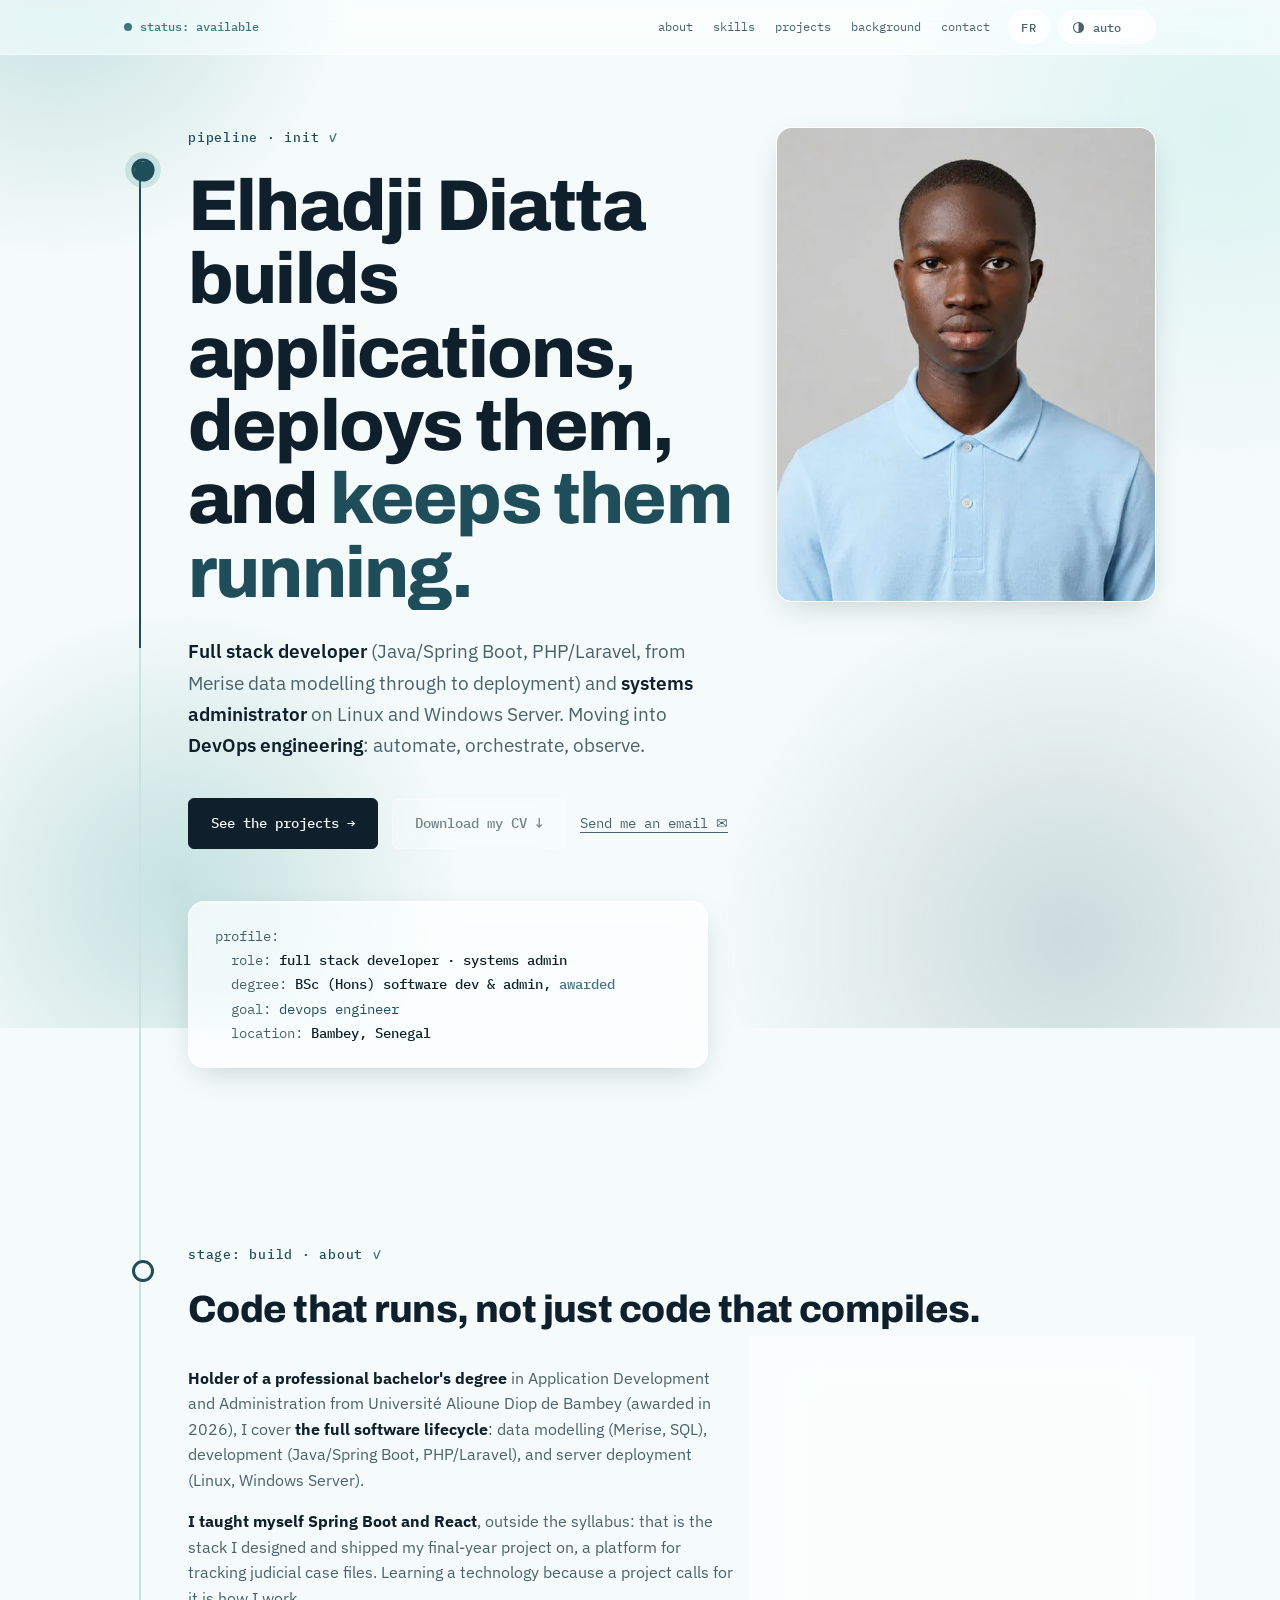
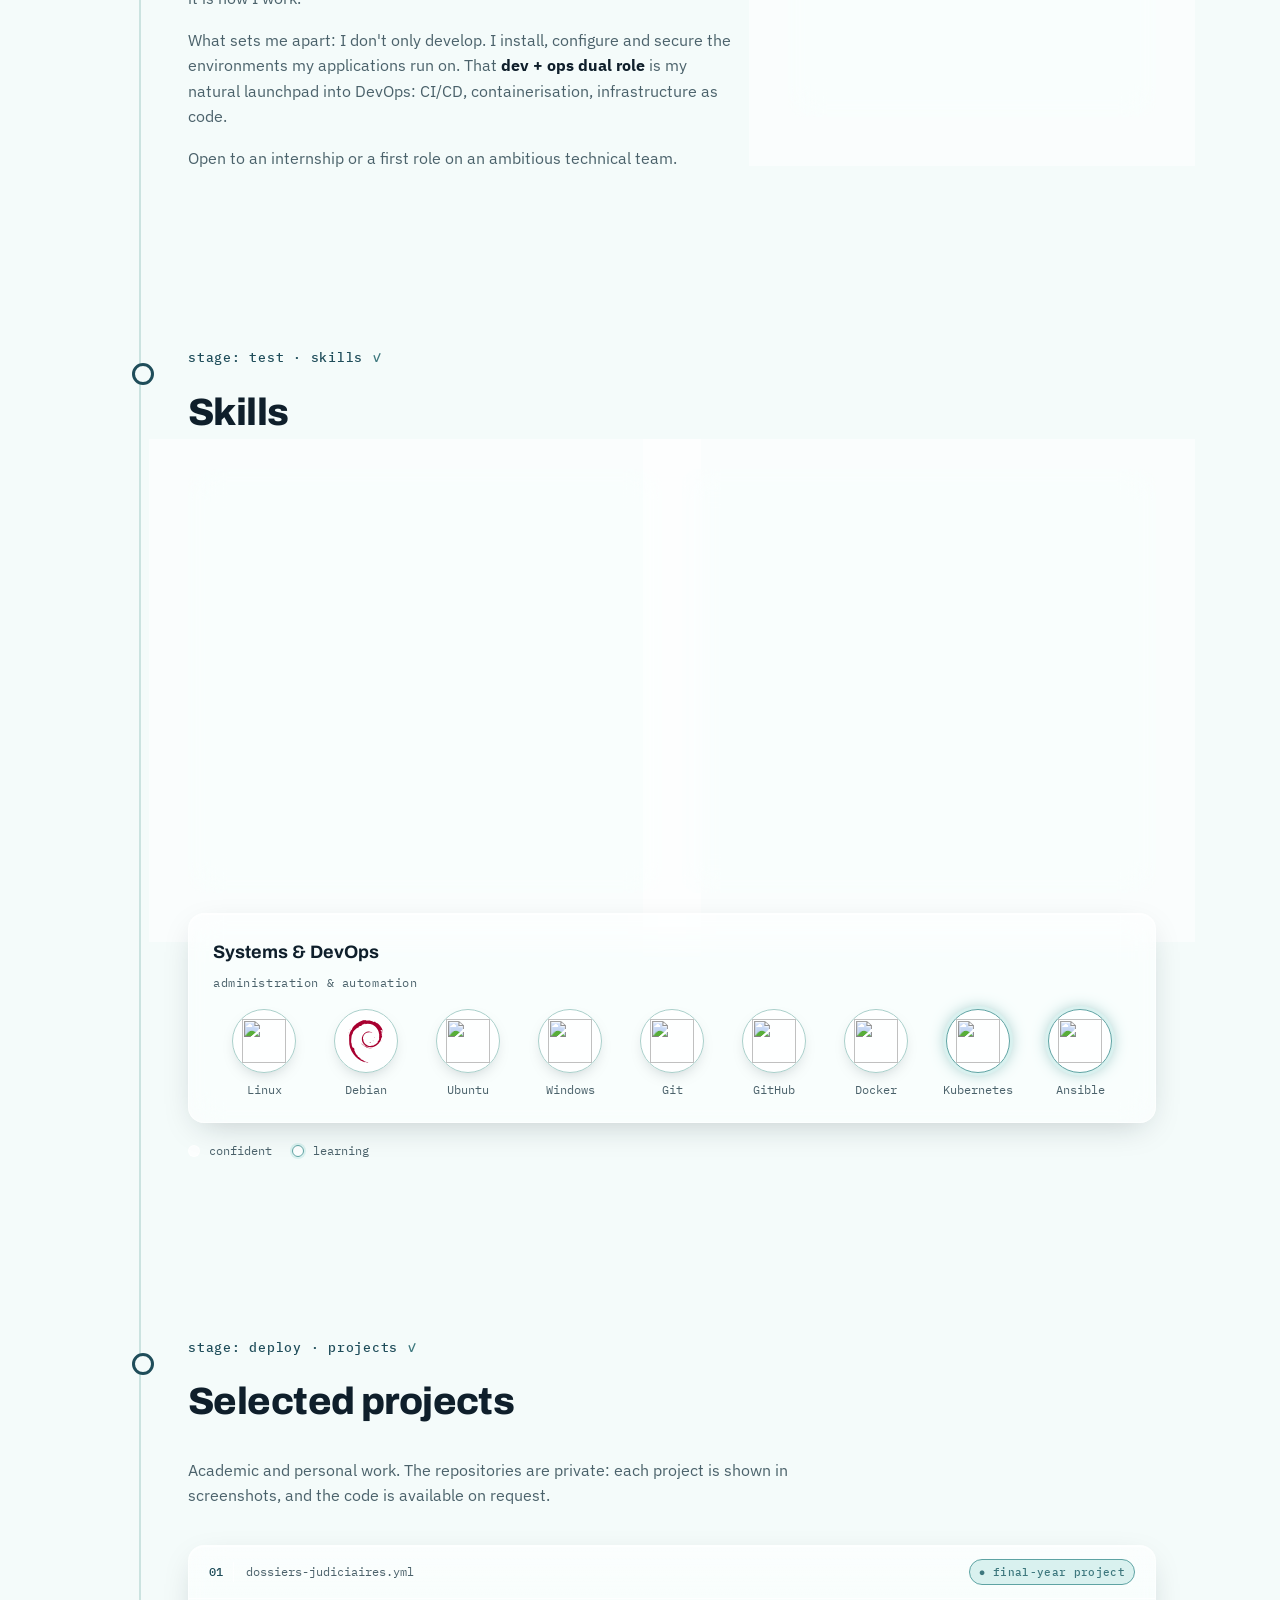
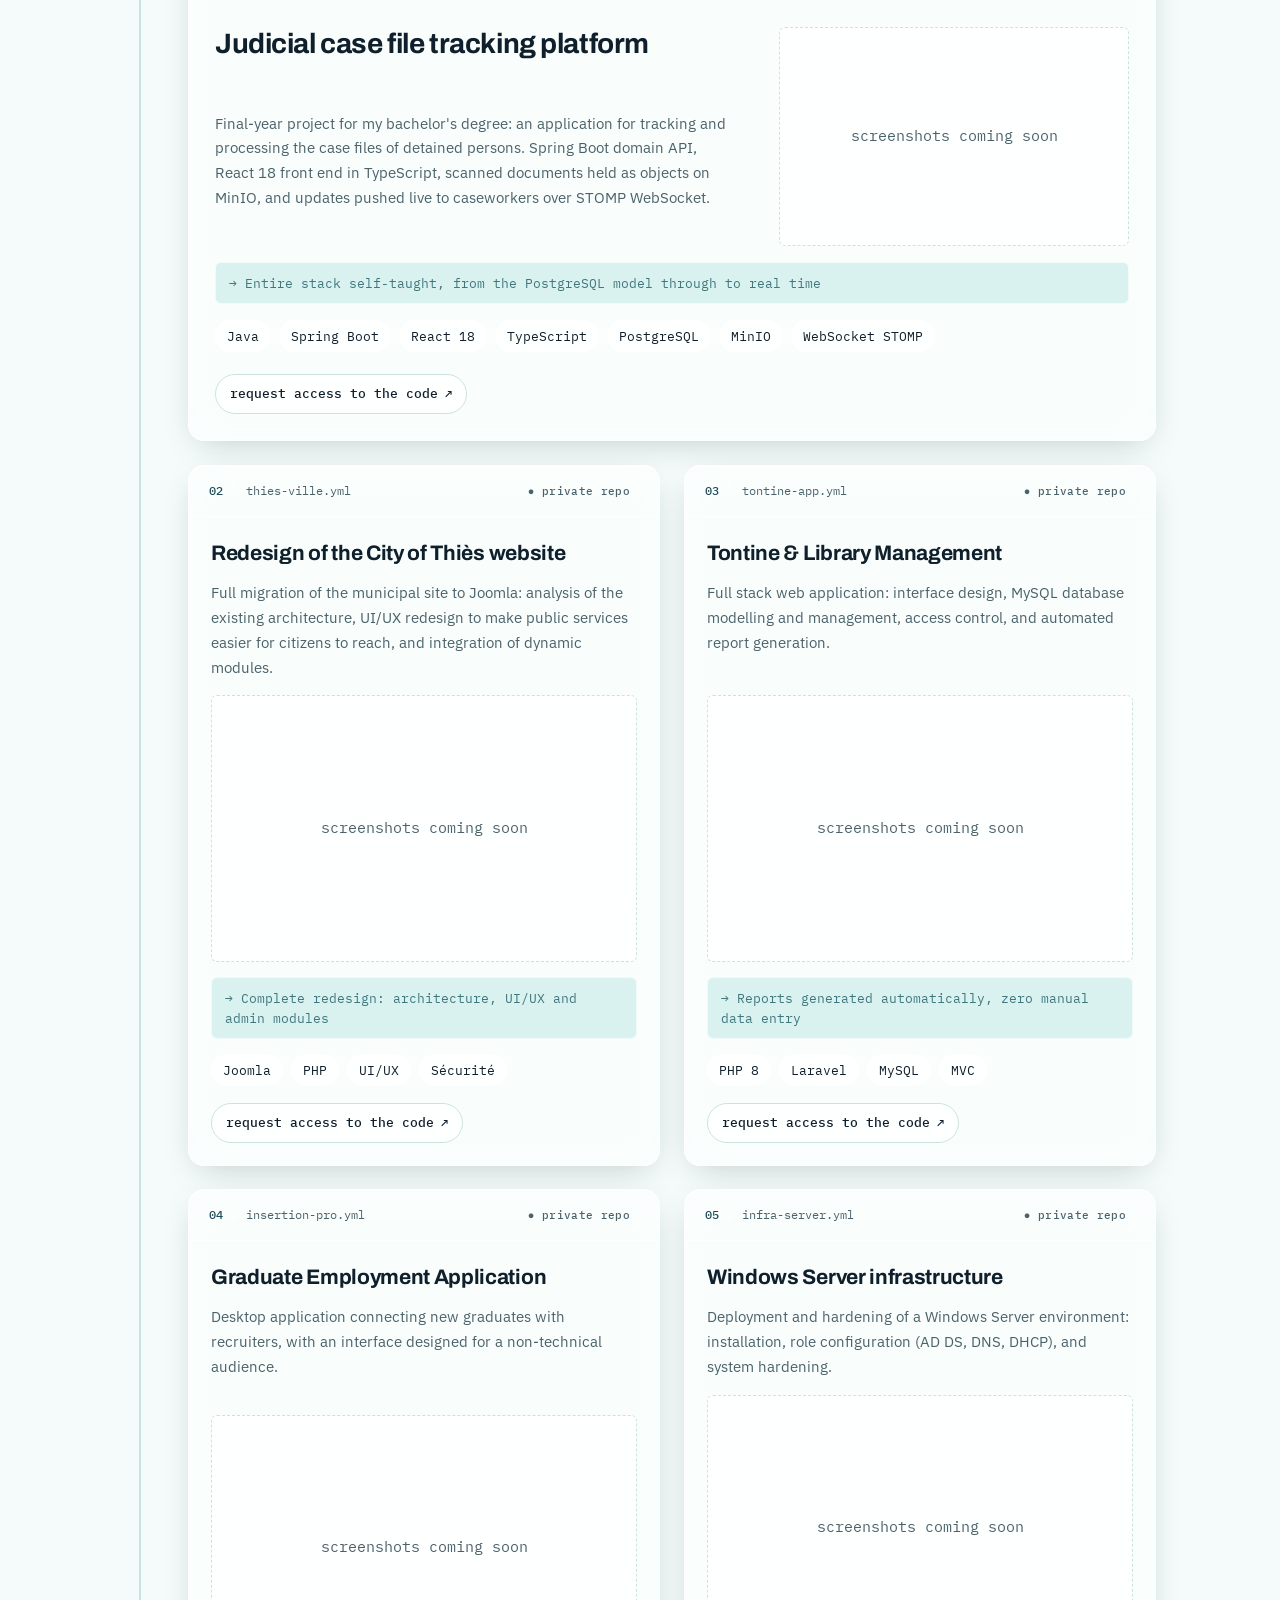
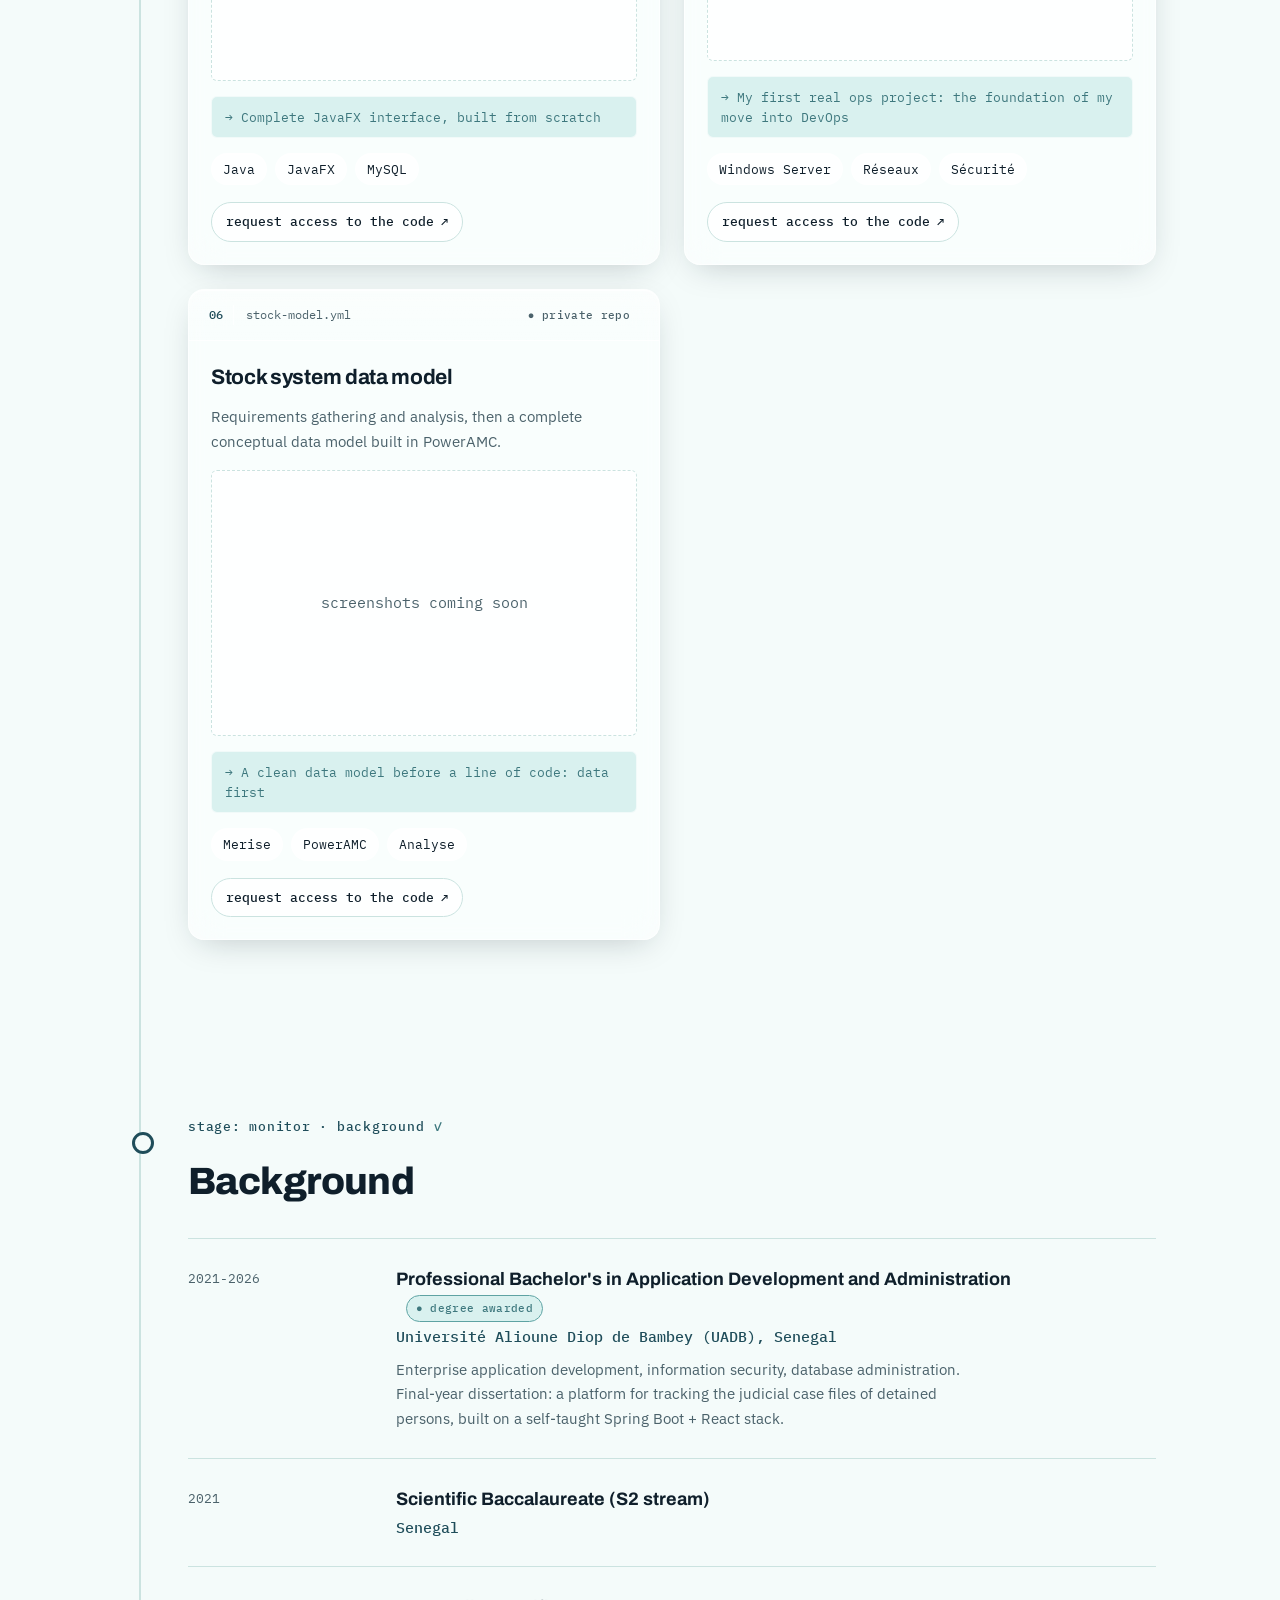
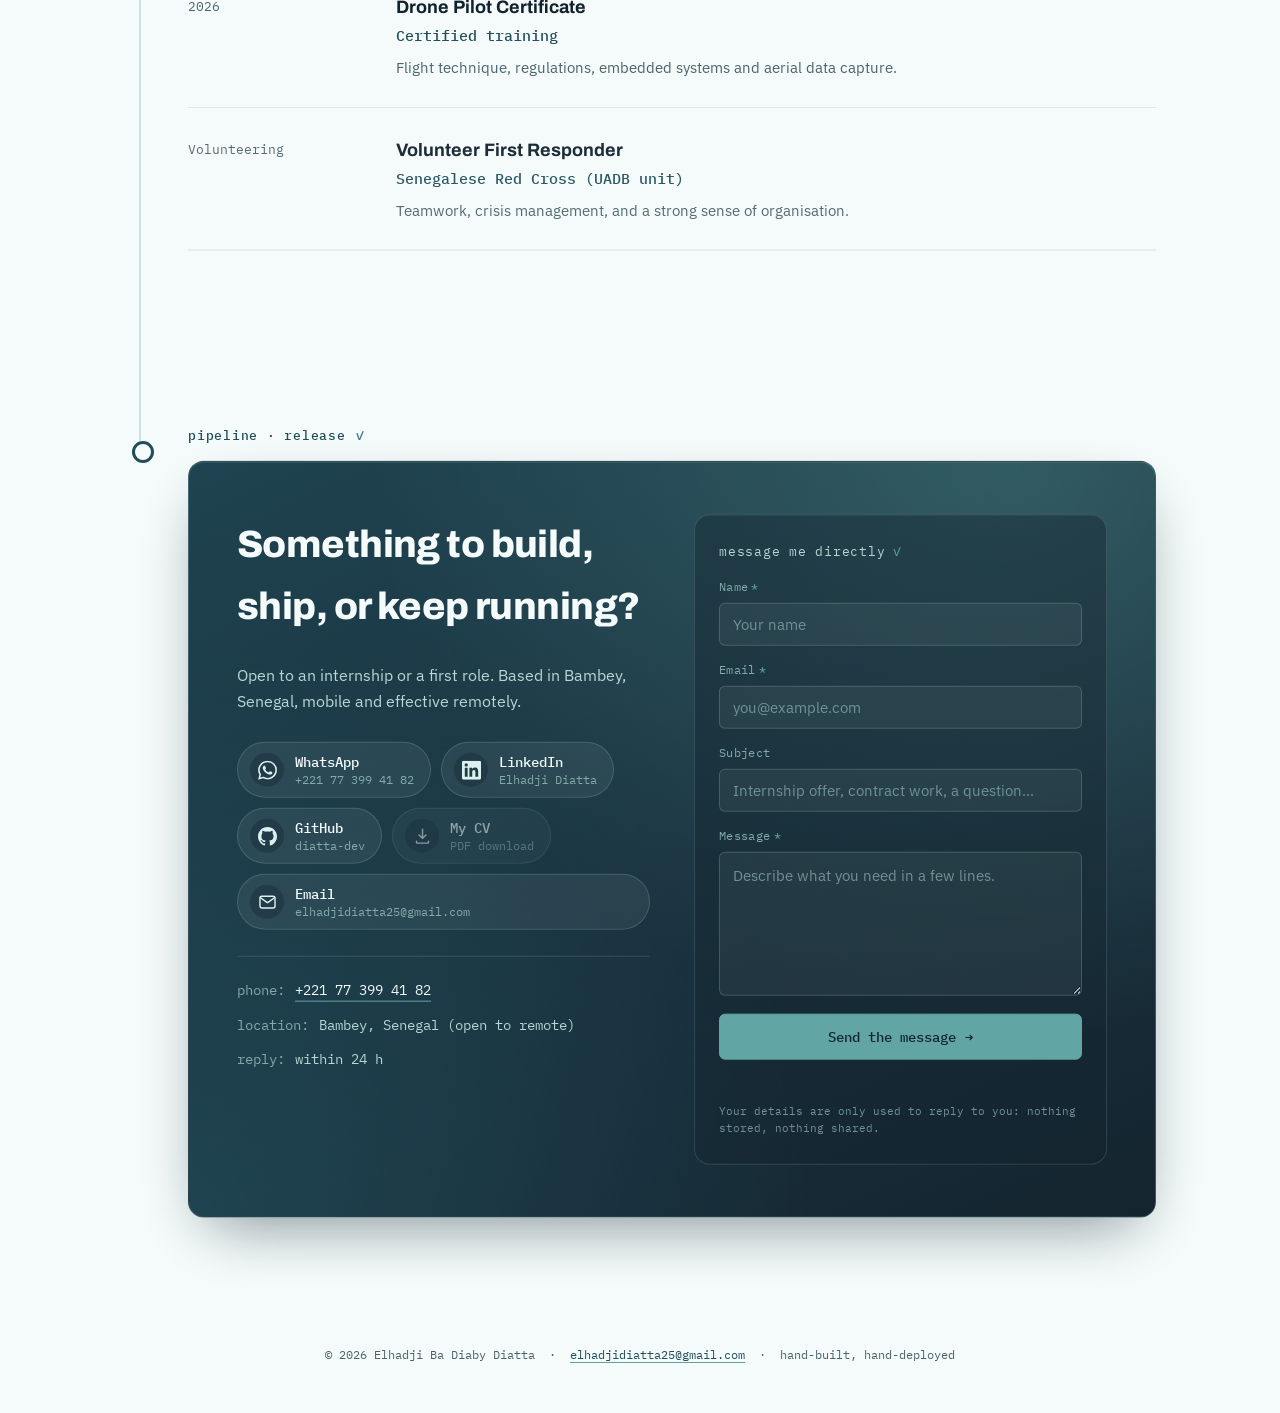
==== commit daa17f8c: "Ordre des scripts : le site avant GSAP defer garantit l'execution dans l'ordre de DECLARATION, pas d" ====
--- a/index.html
+++ b/index.html
@@ -1126,24 +1126,47 @@
 })();
 </script>
 
+<!-- ══════════════════════════════════════════════════════════════
+     ORDRE DES SCRIPTS : le site d'abord, GSAP ensuite.
+
+     defer garantit l'exécution dans l'ordre de DÉCLARATION, pas
+     dans l'ordre d'arrivée. GSAP déclaré en premier faisait donc
+     attendre les sept scripts du site derrière ses 115 Ko, alors
+     qu'aucun d'eux n'en dépend. Mesure du délai avant que
+     theme.js soit exécutable, c'est-à-dire avant que le bouton de
+     thème réponde à un clic :
+
+                          avant      après
+       4G bridée         1293 ms     609 ms
+       lien à 180 kbit/s 9856 ms    3221 ms
+
+     Dix secondes de bouton inerte sur un lien lent : un premier
+     clic y était purement perdu.
+
+     animations.js RESTE après GSAP, c'est lui seul qui en dépend.
+     Sa garde `typeof gsap === "undefined"` est ainsi toujours
+     satisfaite, et il est le dernier à s'exécuter, donc après que
+     gallery.js a construit ses galeries.
+
+     L'ordre interne du premier groupe est inchangé et reste
+     signifiant : utils.js expose exists() avant que gallery.js et
+     media.js s'en servent, i18n.js installe window.PortfolioI18n
+     avant que les autres appellent t(). Aucun ne dépend d'un JSON
+     déjà chargé : tous retombent sur le français et se corrigent
+     sur l'événement « i18n:changed ».
+     ══════════════════════════════════════════════════════════════ -->
+<script src="js/utils.js" defer></script>
+<script src="js/i18n.js" defer></script>
+<script src="js/theme.js" defer></script>
+<script src="js/media.js" defer></script>
+<script src="js/gallery.js" defer></script>
+<script src="js/contact-form.js" defer></script>
+<script src="js/main.js" defer></script>
+
 <!-- GSAP + ScrollTrigger (hébergés en local, v3.15, offline-proof, plus de dépendance CDN) -->
 <script src="js/vendor/gsap.min.js" defer></script>
 <script src="js/vendor/ScrollTrigger.min.js" defer></script>
-
-<!-- defer garantit l'exécution dans l'ordre de déclaration : utils.js
-     expose exists() avant que gallery.js et media.js s'en servent, et
-     i18n.js installe window.PortfolioI18n avant que les autres
-     appellent t(). Aucun ne dépend d'un JSON déjà chargé : tous
-     retombent sur le français et se corrigent sur l'événement
-     « i18n:changed ». -->
-<script src="js/utils.js" defer></script>
-<script src="js/i18n.js" defer></script>
 <script src="js/animations.js" defer></script>
-<script src="js/gallery.js" defer></script>
-<script src="js/contact-form.js" defer></script>
-<script src="js/media.js" defer></script>
-<script src="js/theme.js" defer></script>
-<script src="js/main.js" defer></script>
 
 </body>
 </html>
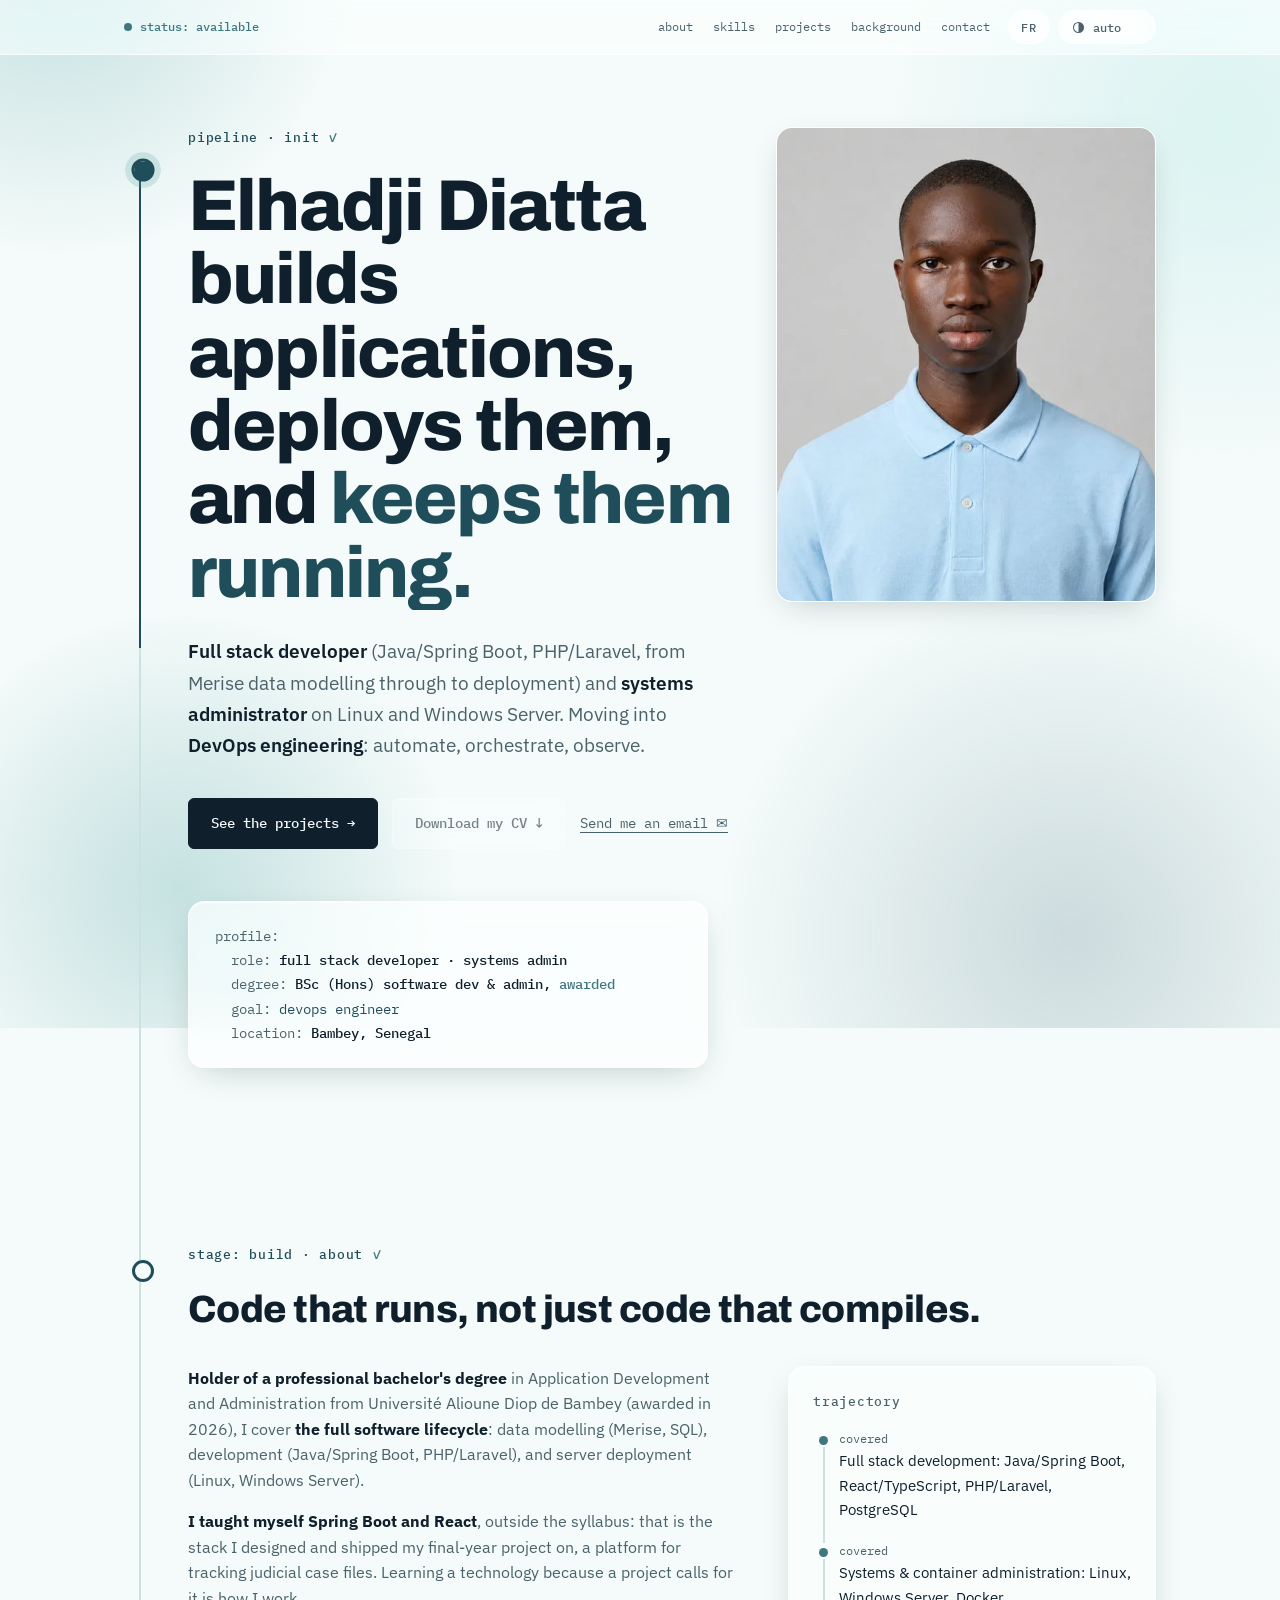
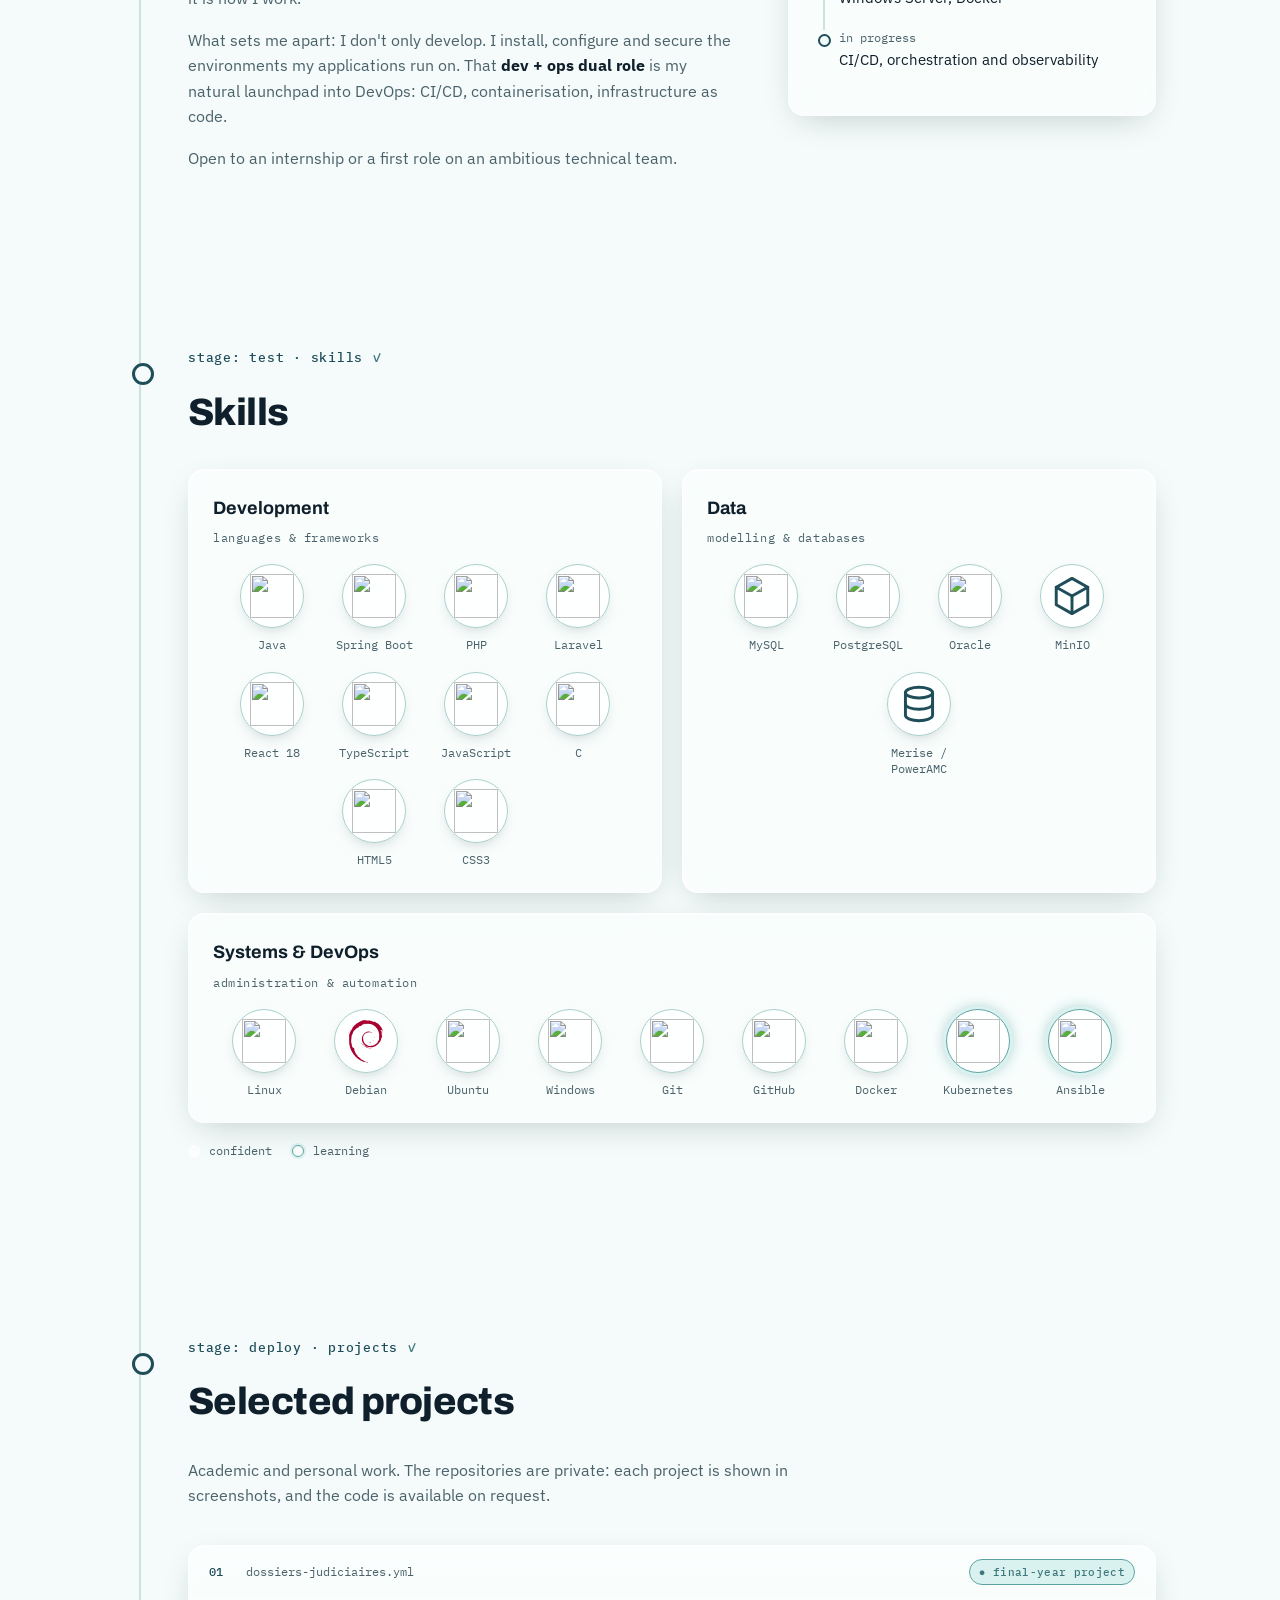
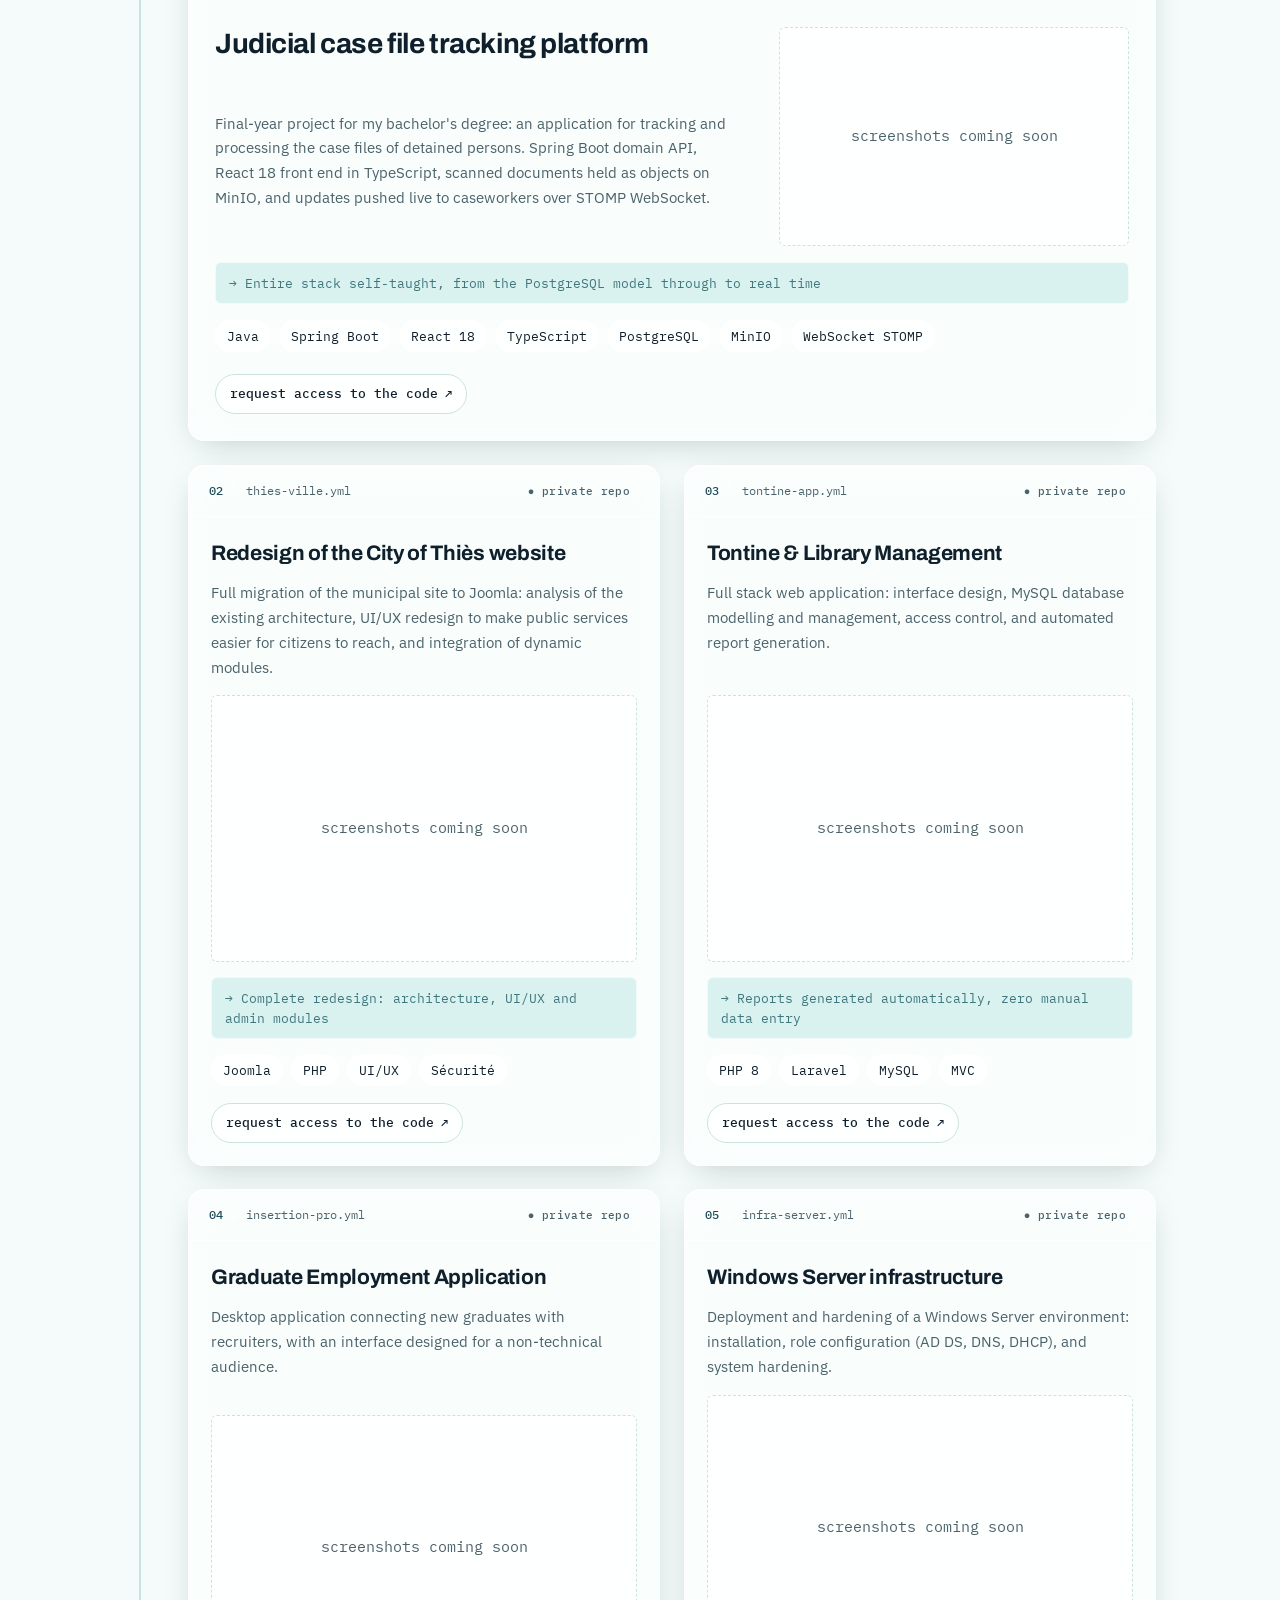
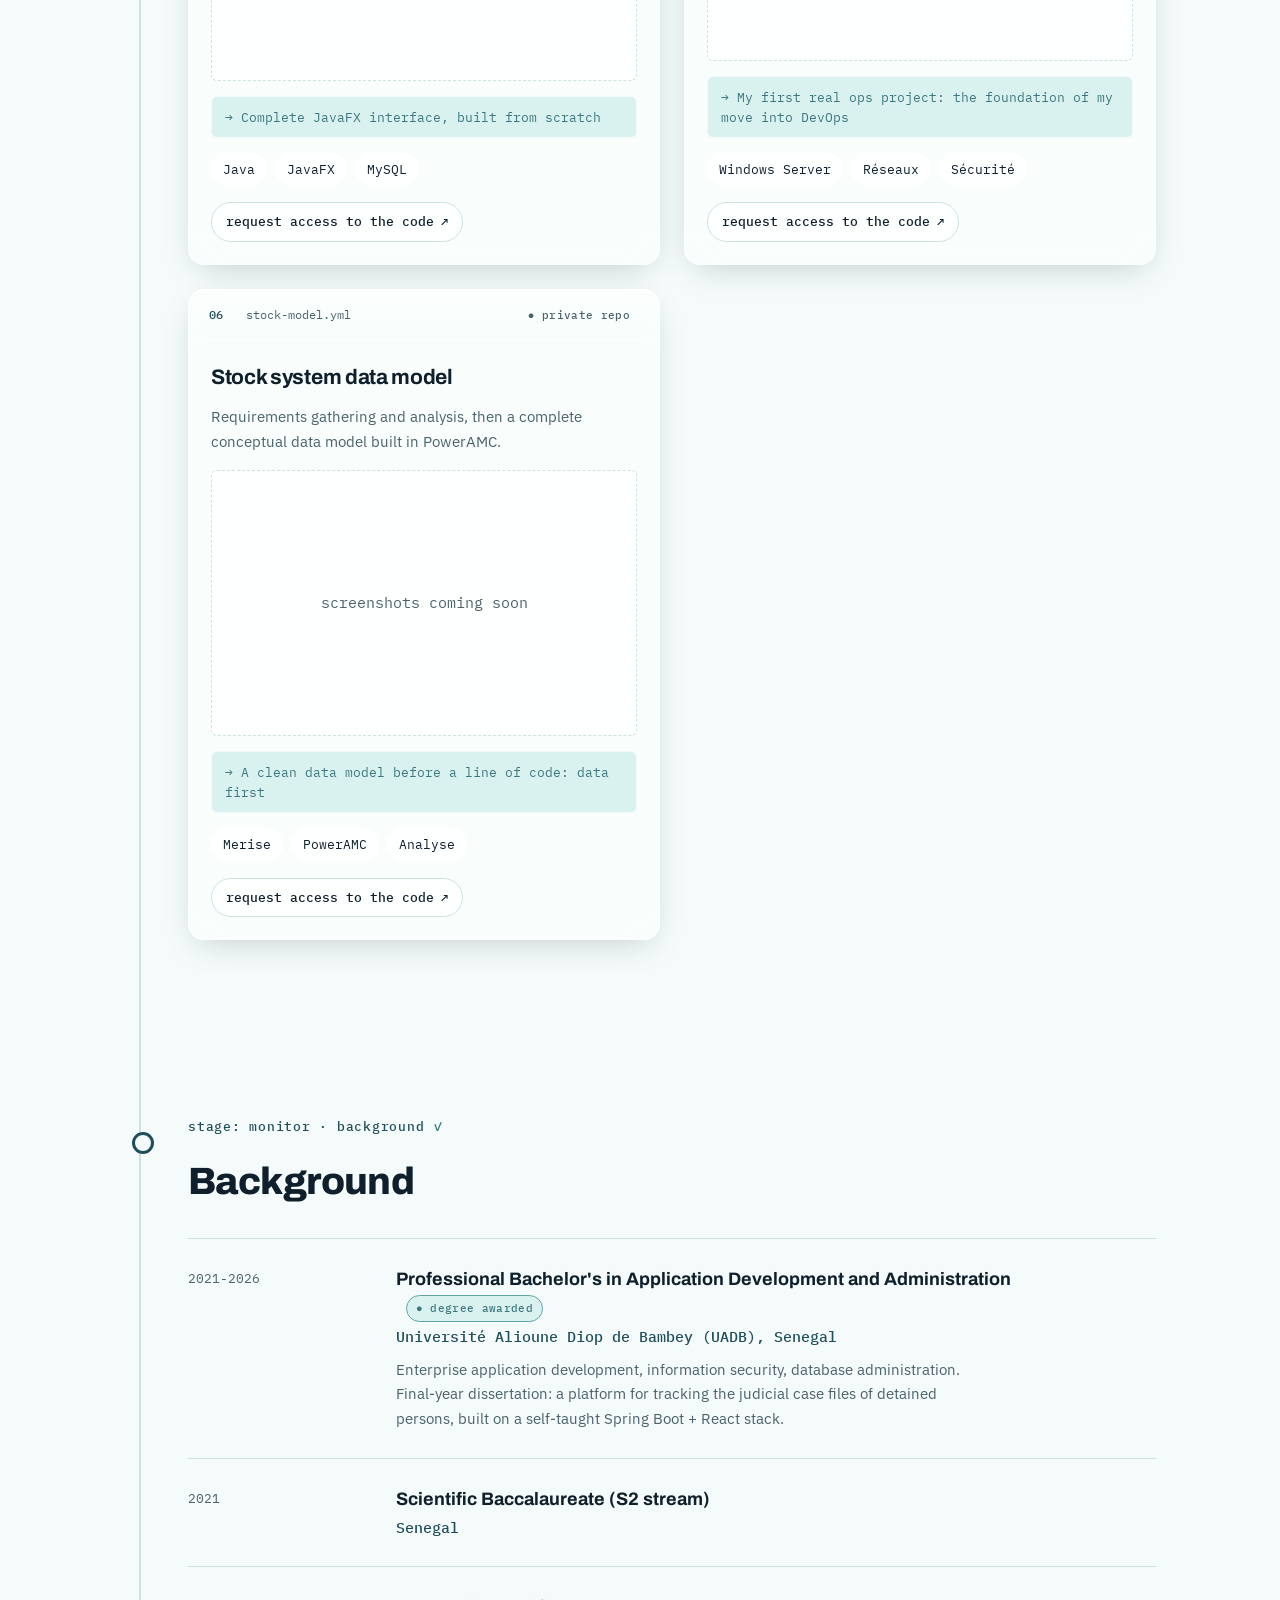
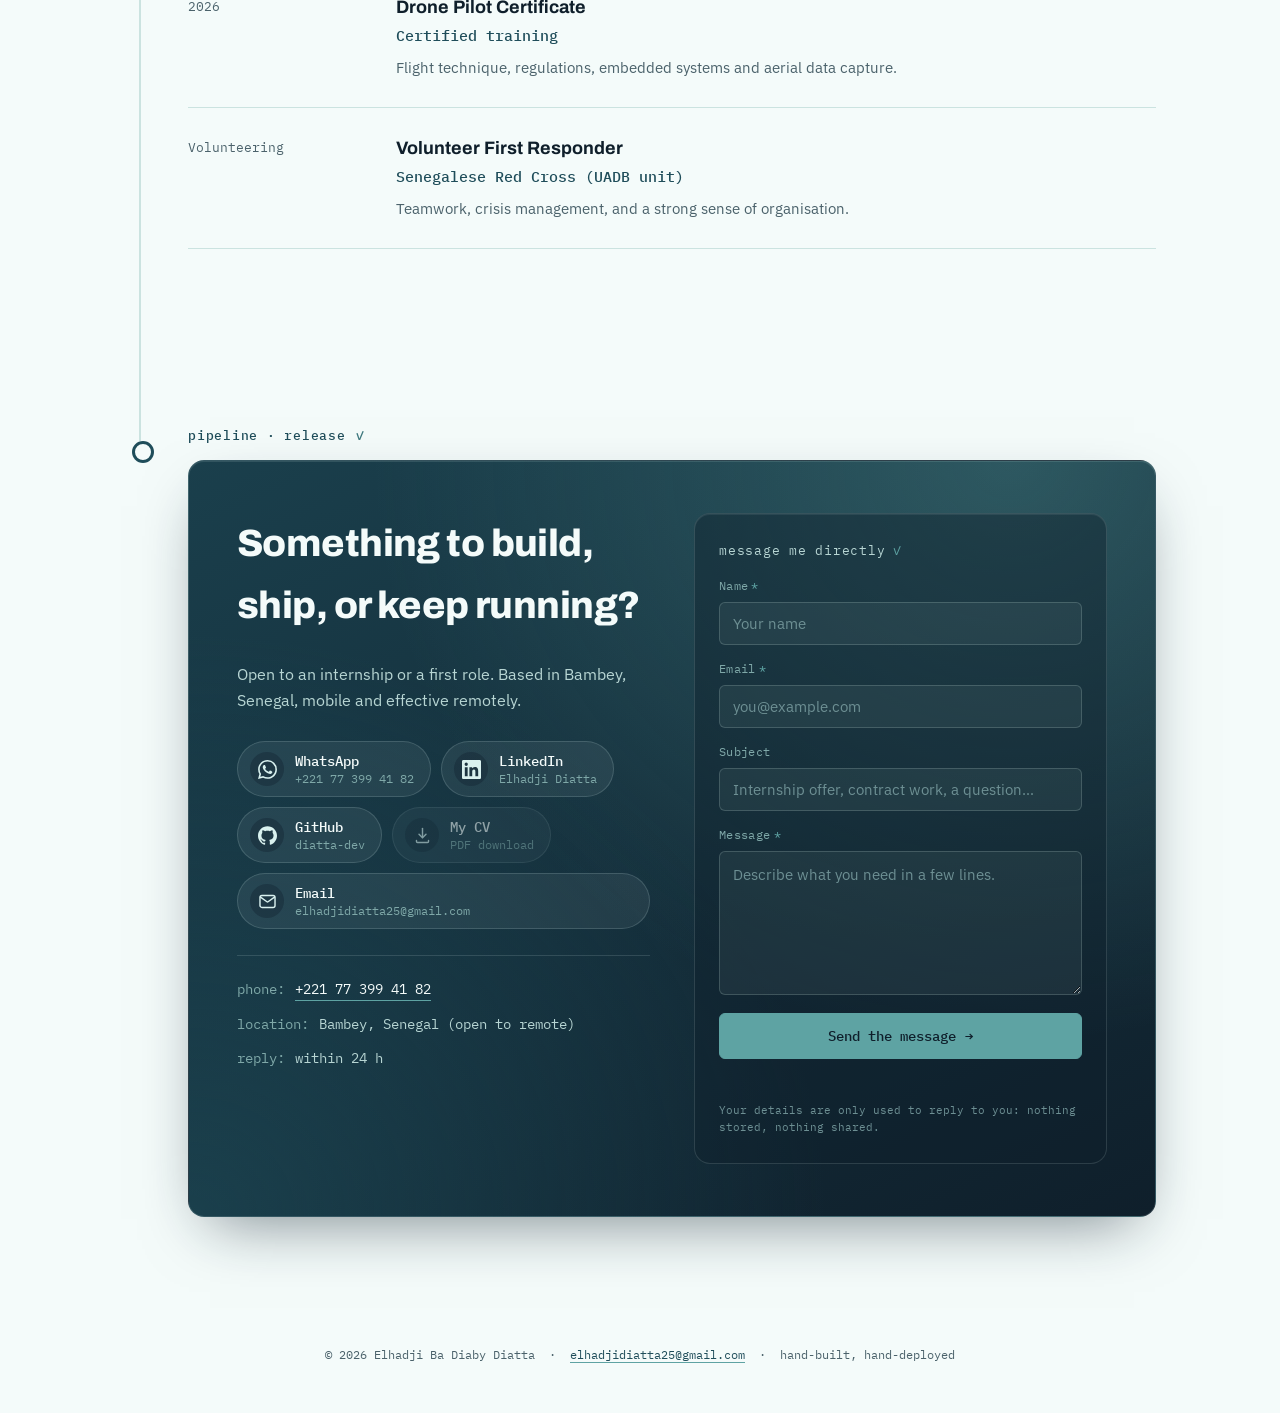
==== commit 1f6b3940: "Squelette : ne viser que les <img>, pas les SVG inline Deux pictogrammes de la section Competences, " ====
--- a/index.html
+++ b/index.html
@@ -1099,7 +1099,13 @@
      ══════════════════════════════════════════════════════════════ -->
 <script>
 (function initIconSkeleton(){
-  var imgs = document.querySelectorAll(".logo-img");
+  /* img.logo-img, et non .logo-img : deux pictogrammes (MinIO,
+     Merise) n'existent pas chez devicon et sont des <svg> INLINE.
+     Ils sont donc déjà dans la première réponse, il n'y a rien à
+     attendre. Un squelette les masquait pourtant jusqu'à leur
+     évènement SVGLoad : du contenu déjà là rendu visible PLUS
+     TARD, exactement ce que ce lot doit éviter. */
+  var imgs = document.querySelectorAll("img.logo-img");
   Array.prototype.forEach.call(imgs, function(img){
     var box = img.closest(".logo-inner");
     var item = img.closest(".logo");
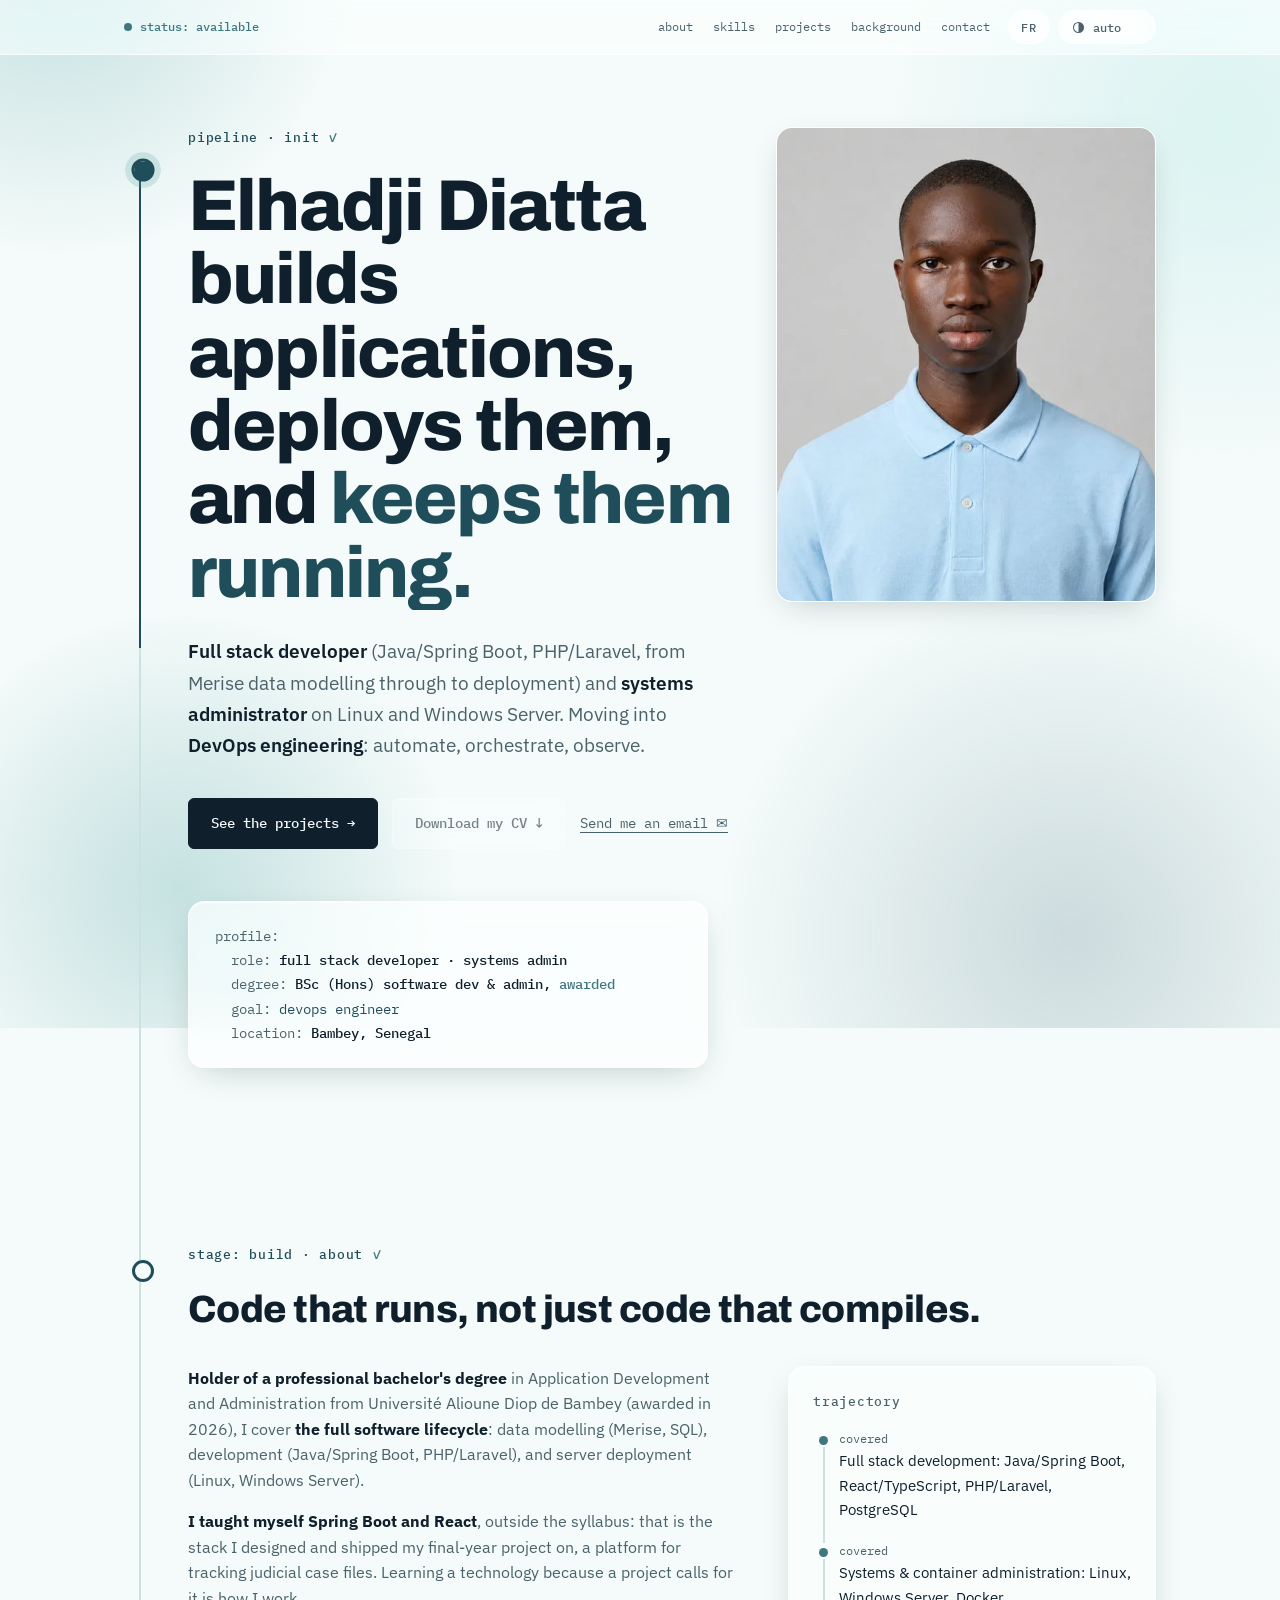
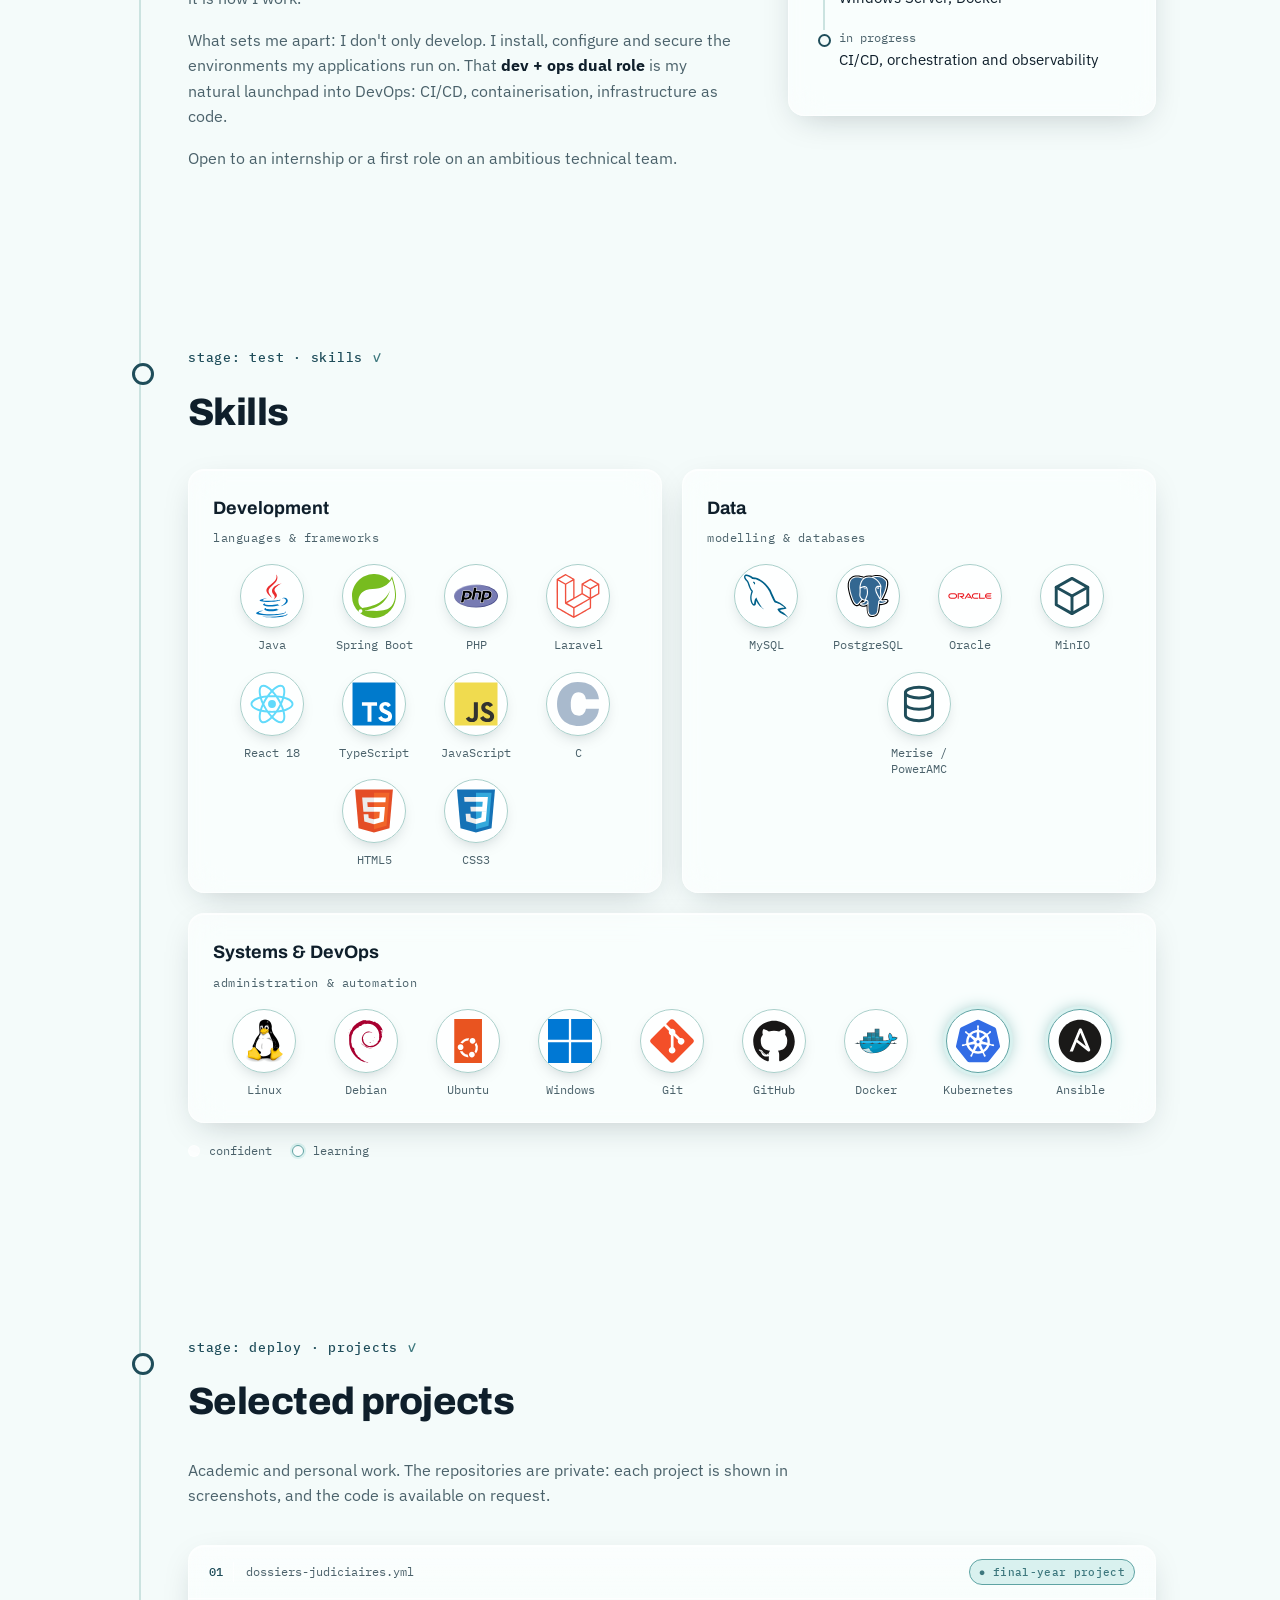
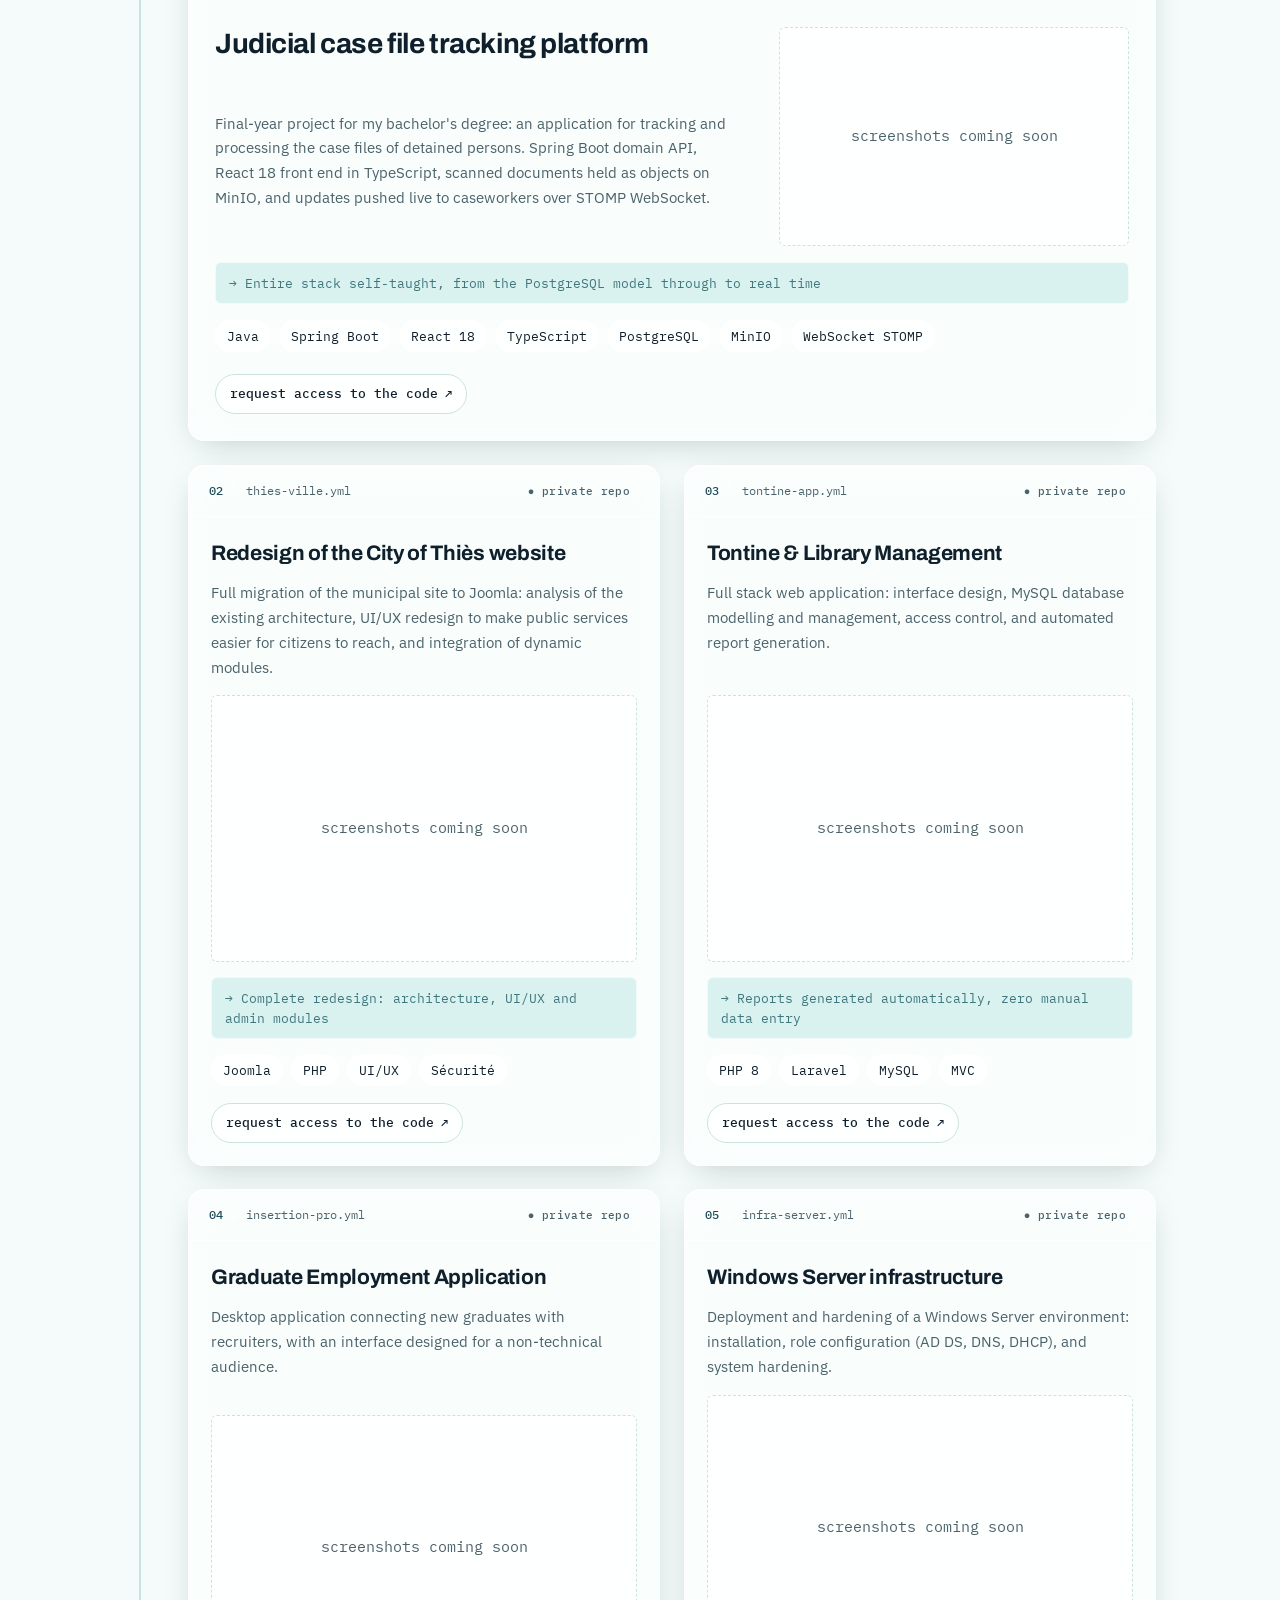
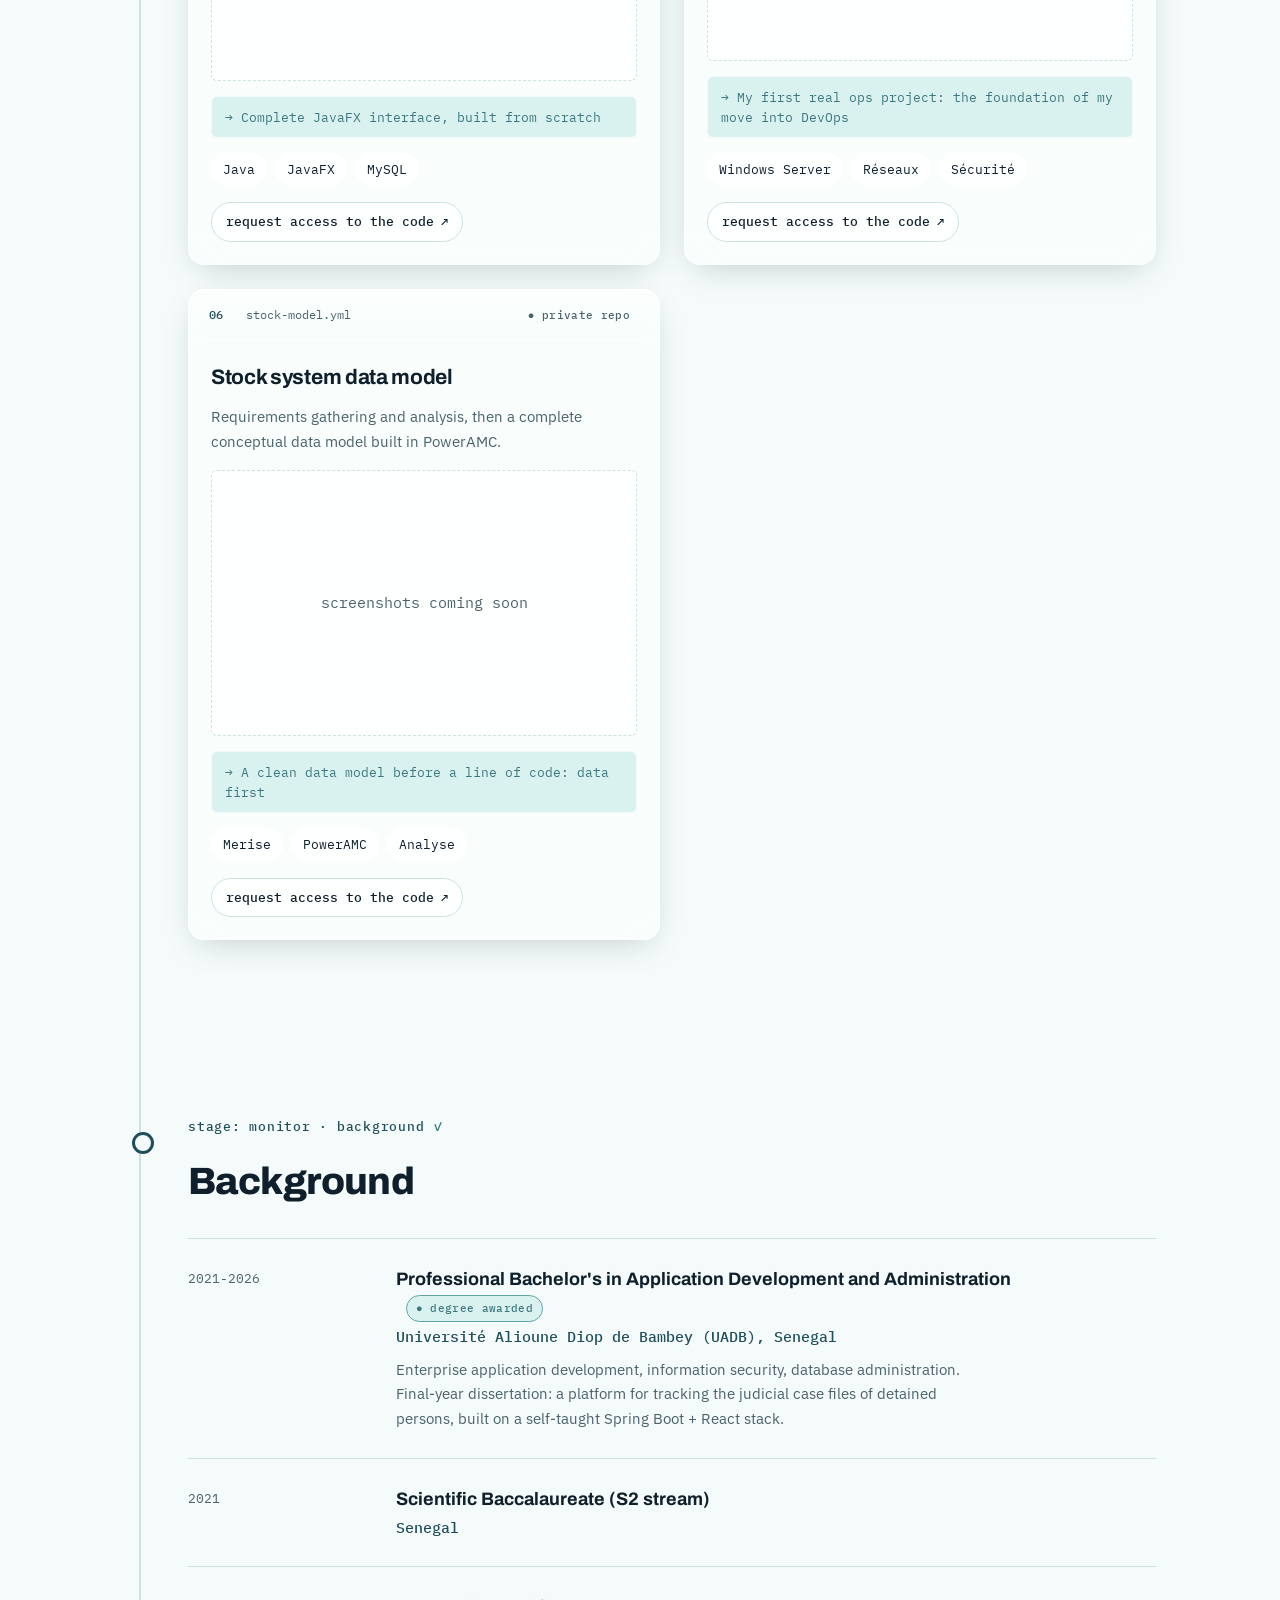
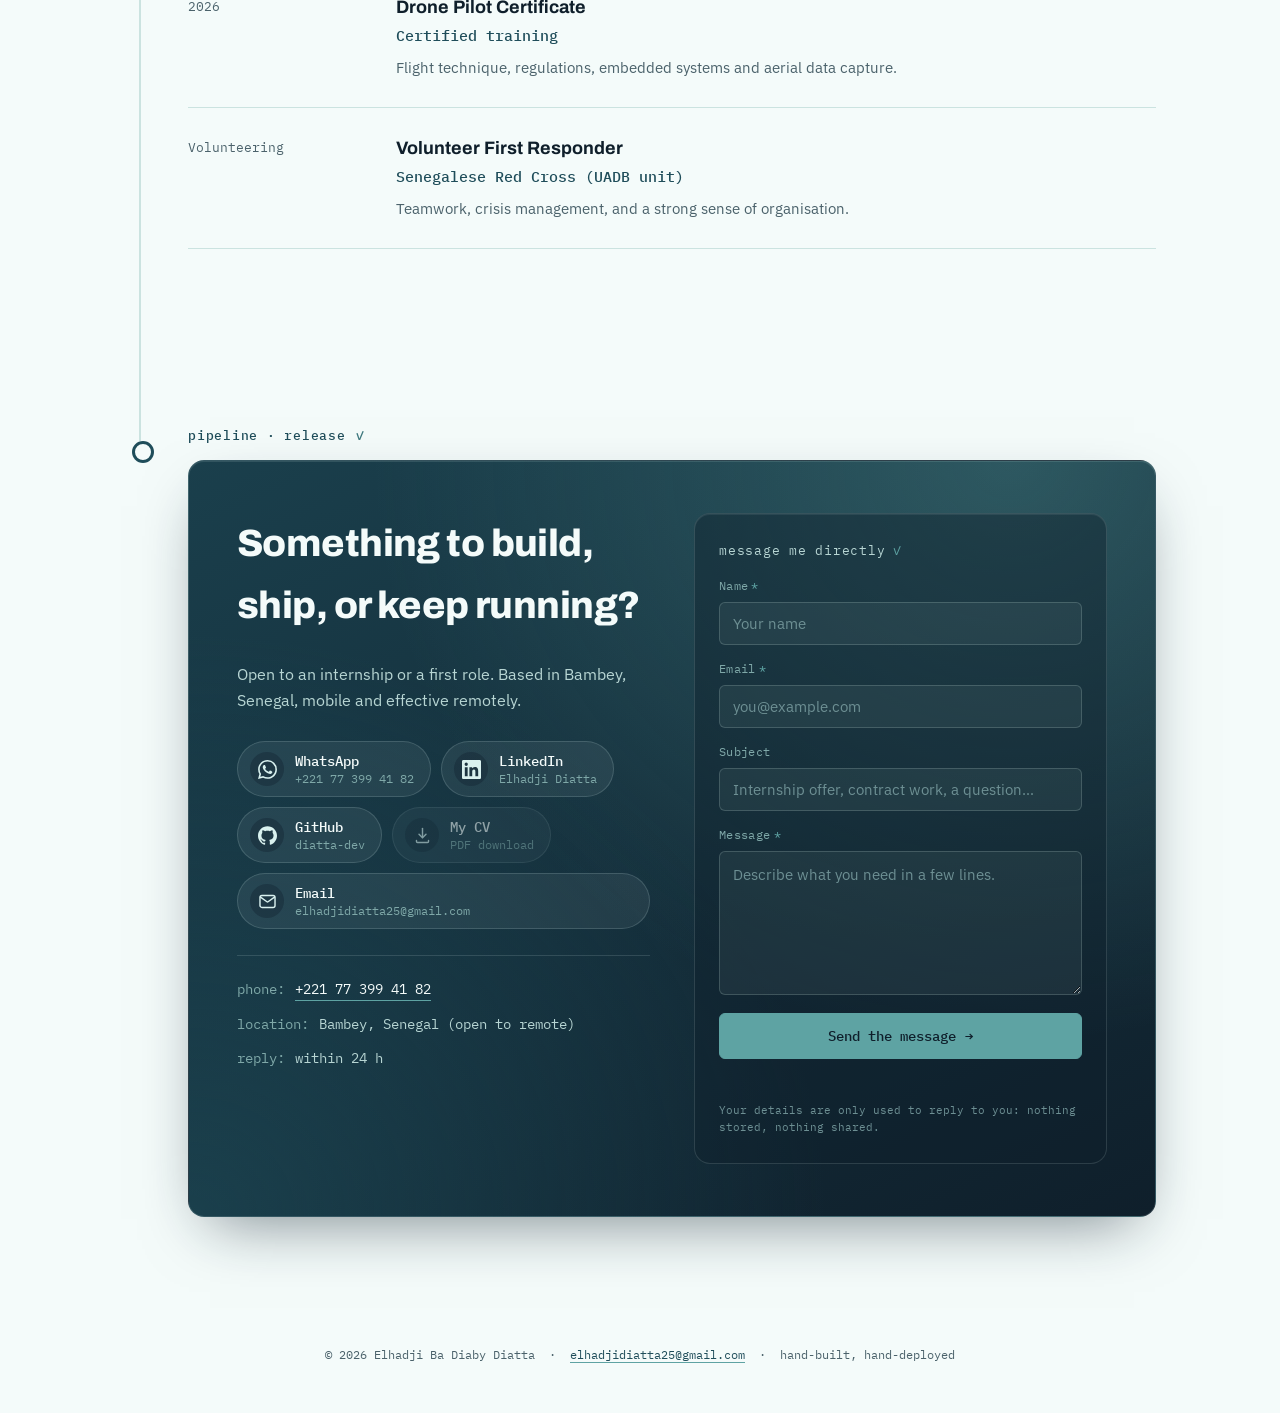
==== commit dcf1c2c9: "Icones : Tux rasterise en WebP, les 21 autres passees a svgo linux.svg pesait 73,7 Ko sur les 102,9 " ====
--- a/index.html
+++ b/index.html
@@ -504,7 +504,7 @@
         <div class="skill-float" role="list" aria-label="Technologies : systèmes et devops" data-i18n-attr="aria-label:skills.ops.aria">
           <span class="logo" role="listitem">
             <span class="logo-inner">
-              <img class="logo-img" src="assets/icons/linux.svg"
+              <img class="logo-img" src="assets/icons/linux.webp"
                    alt="" aria-hidden="true" width="44" height="44" loading="lazy" referrerpolicy="no-referrer">
             </span>
             <span class="logo-label">Linux</span>
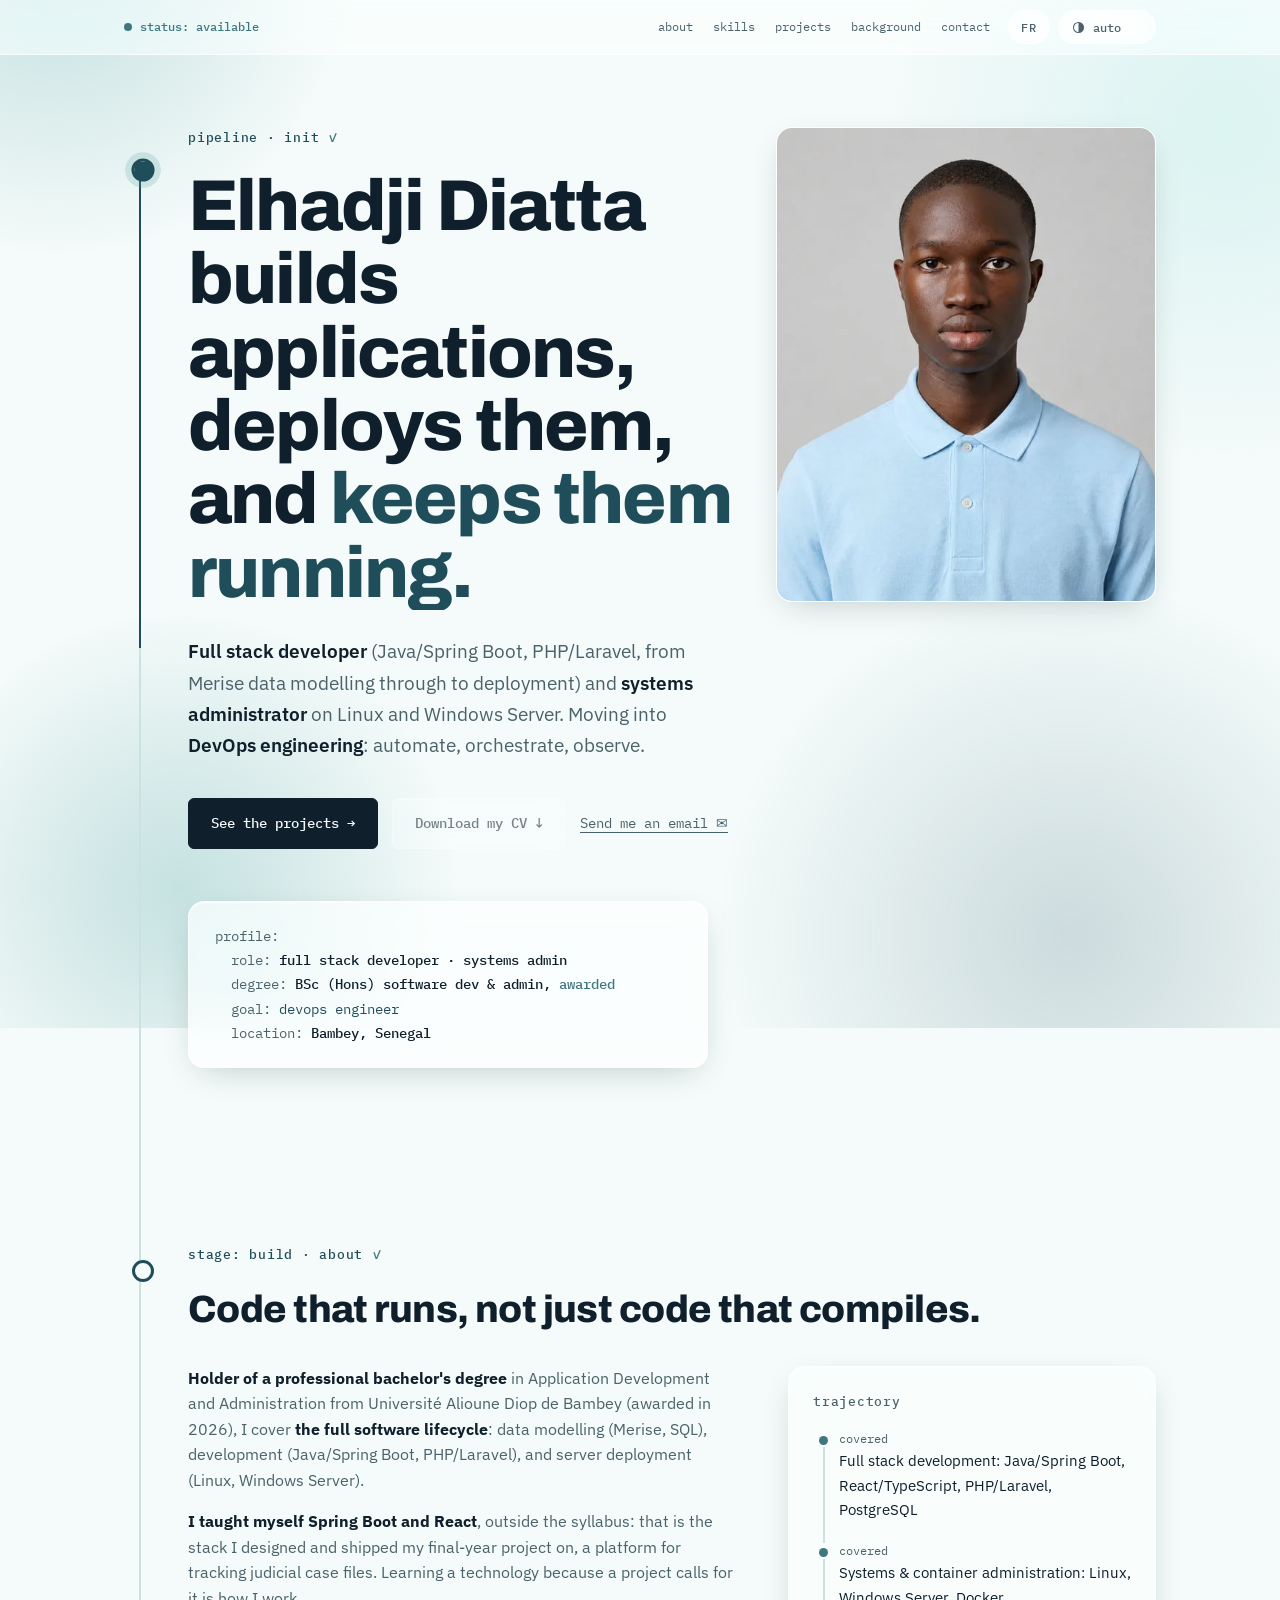
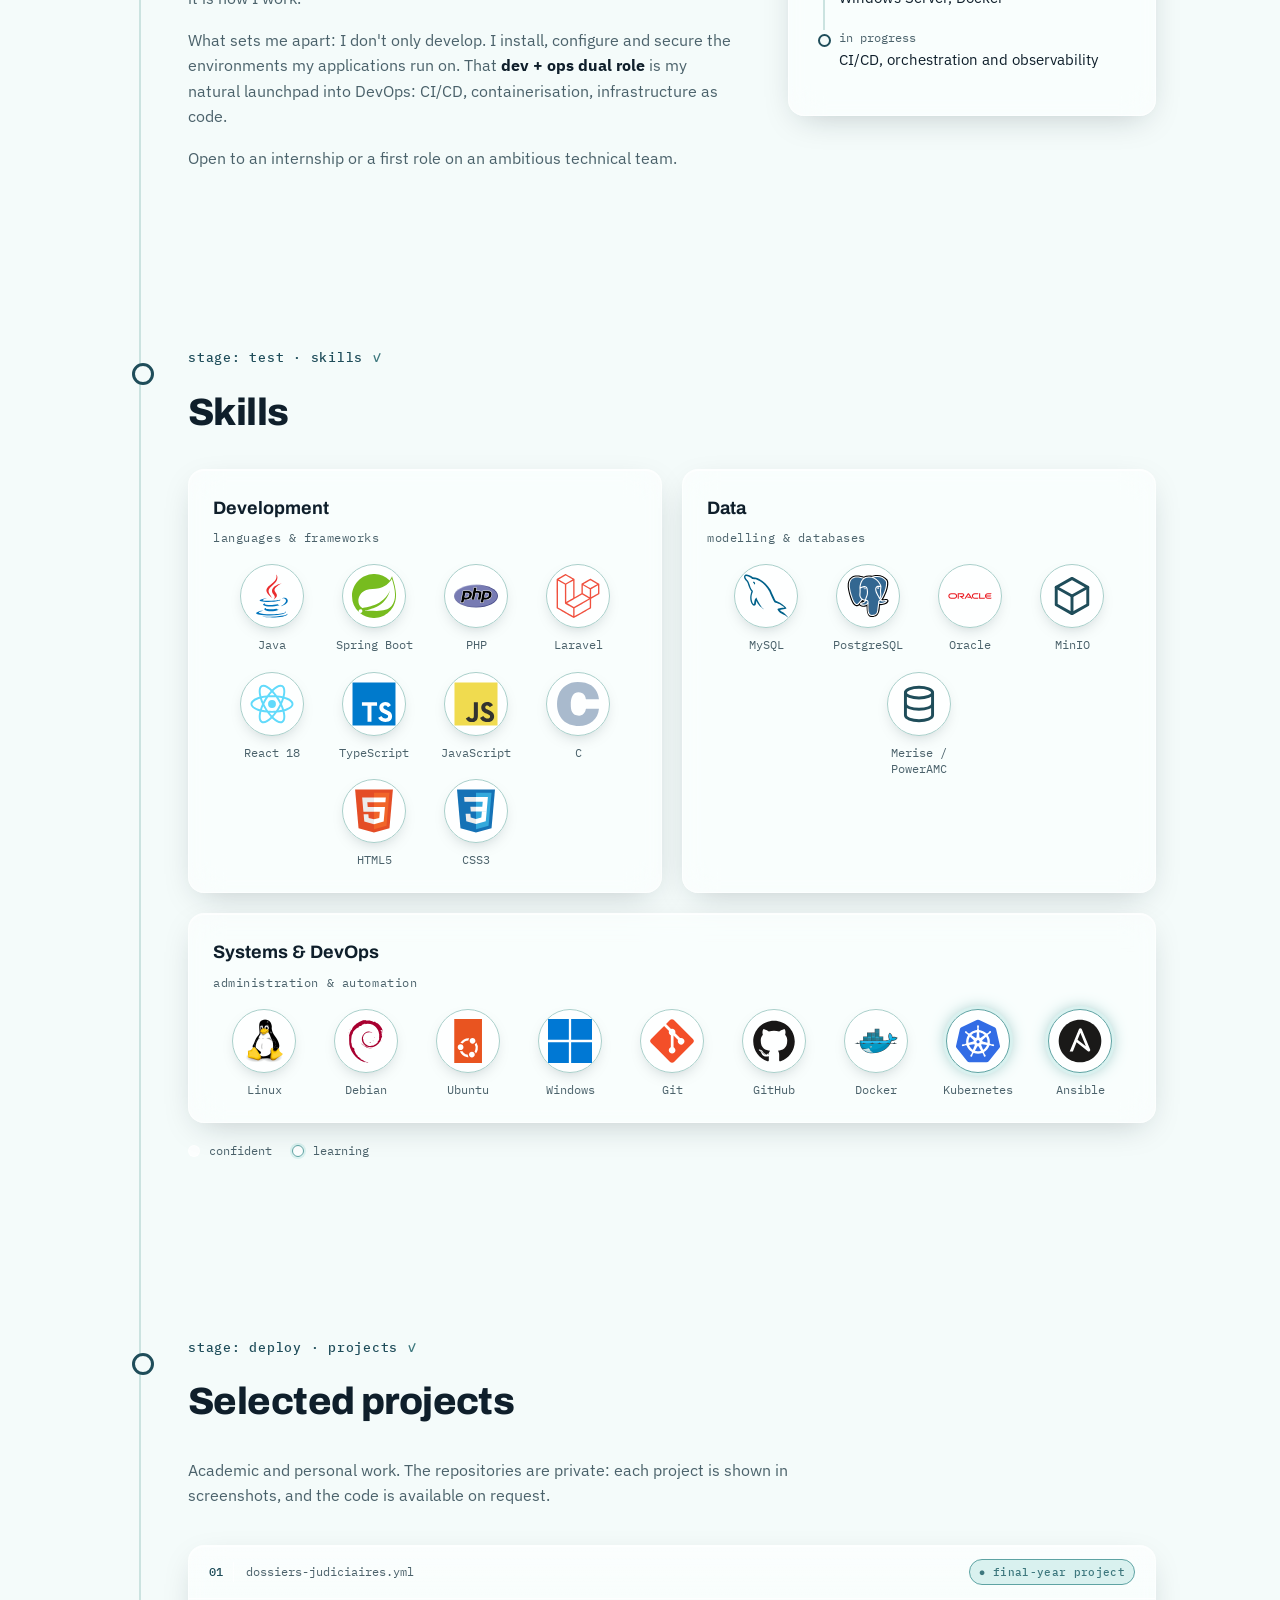
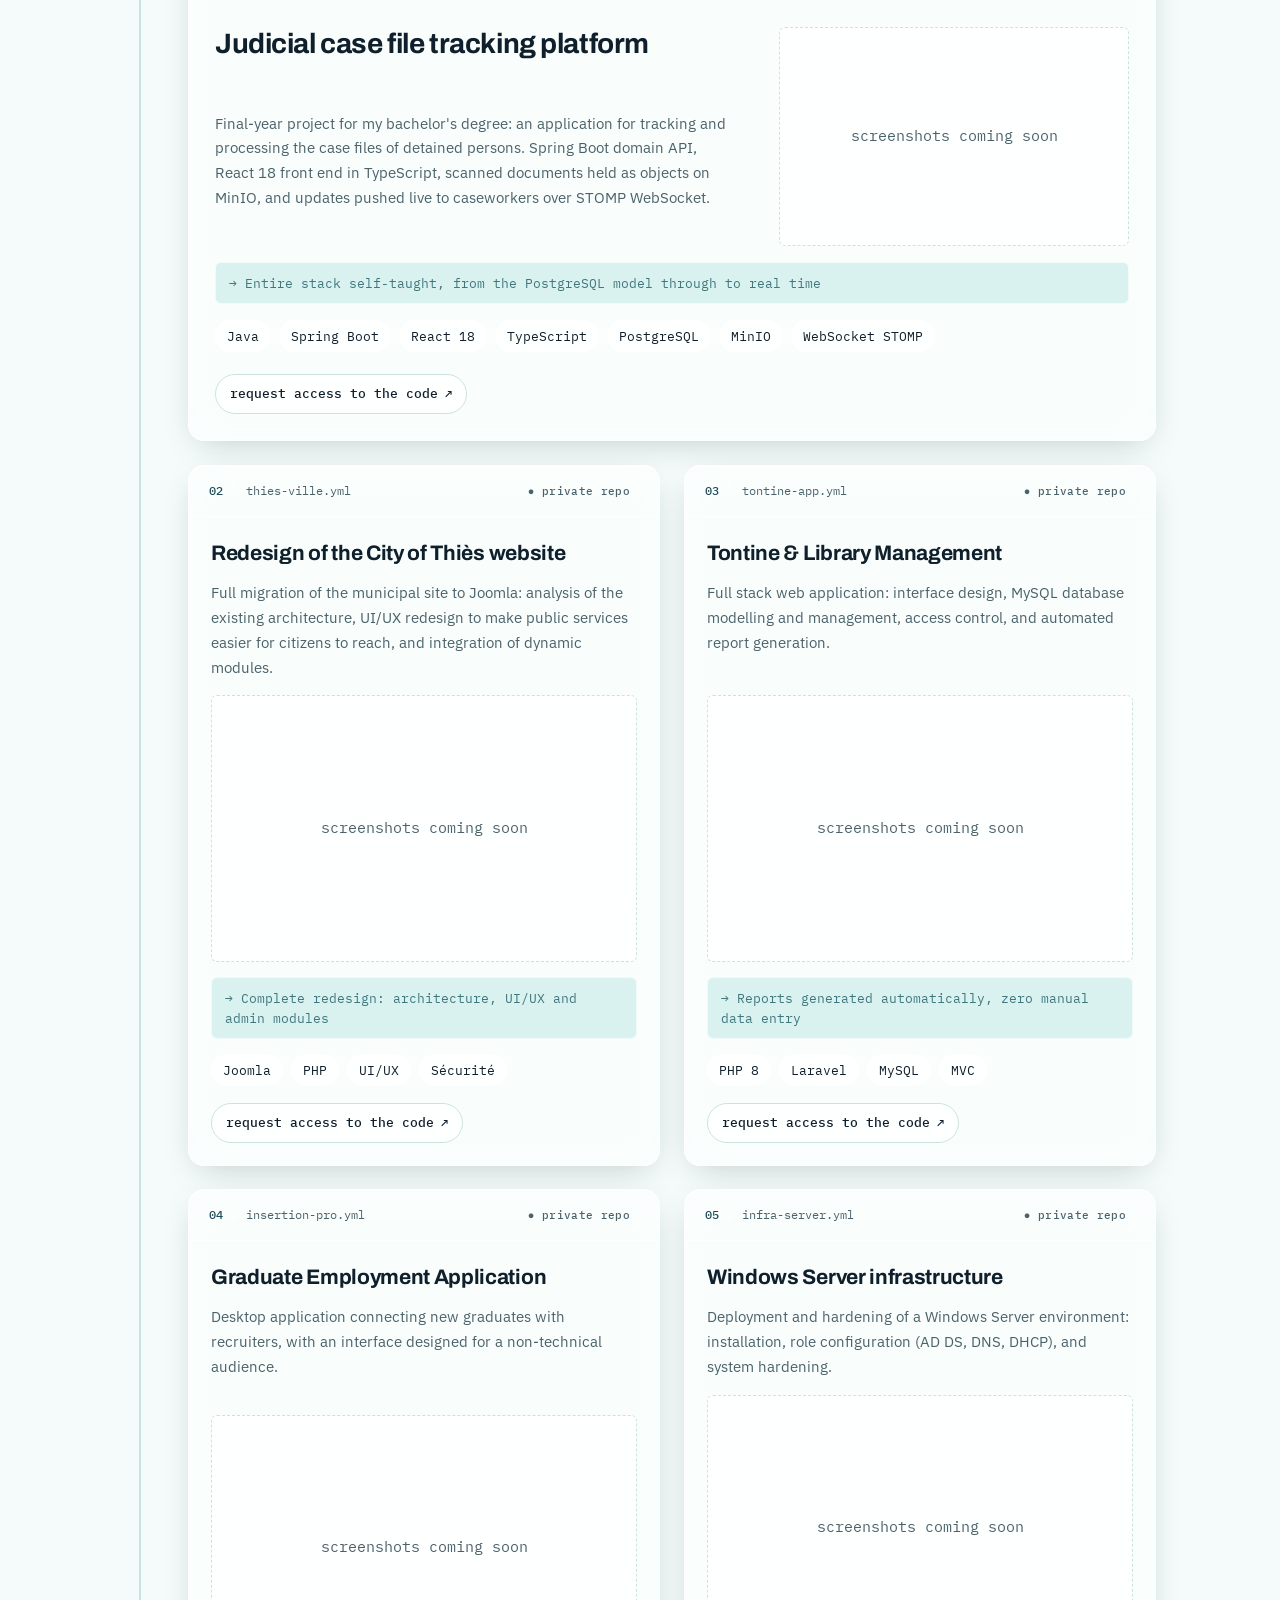
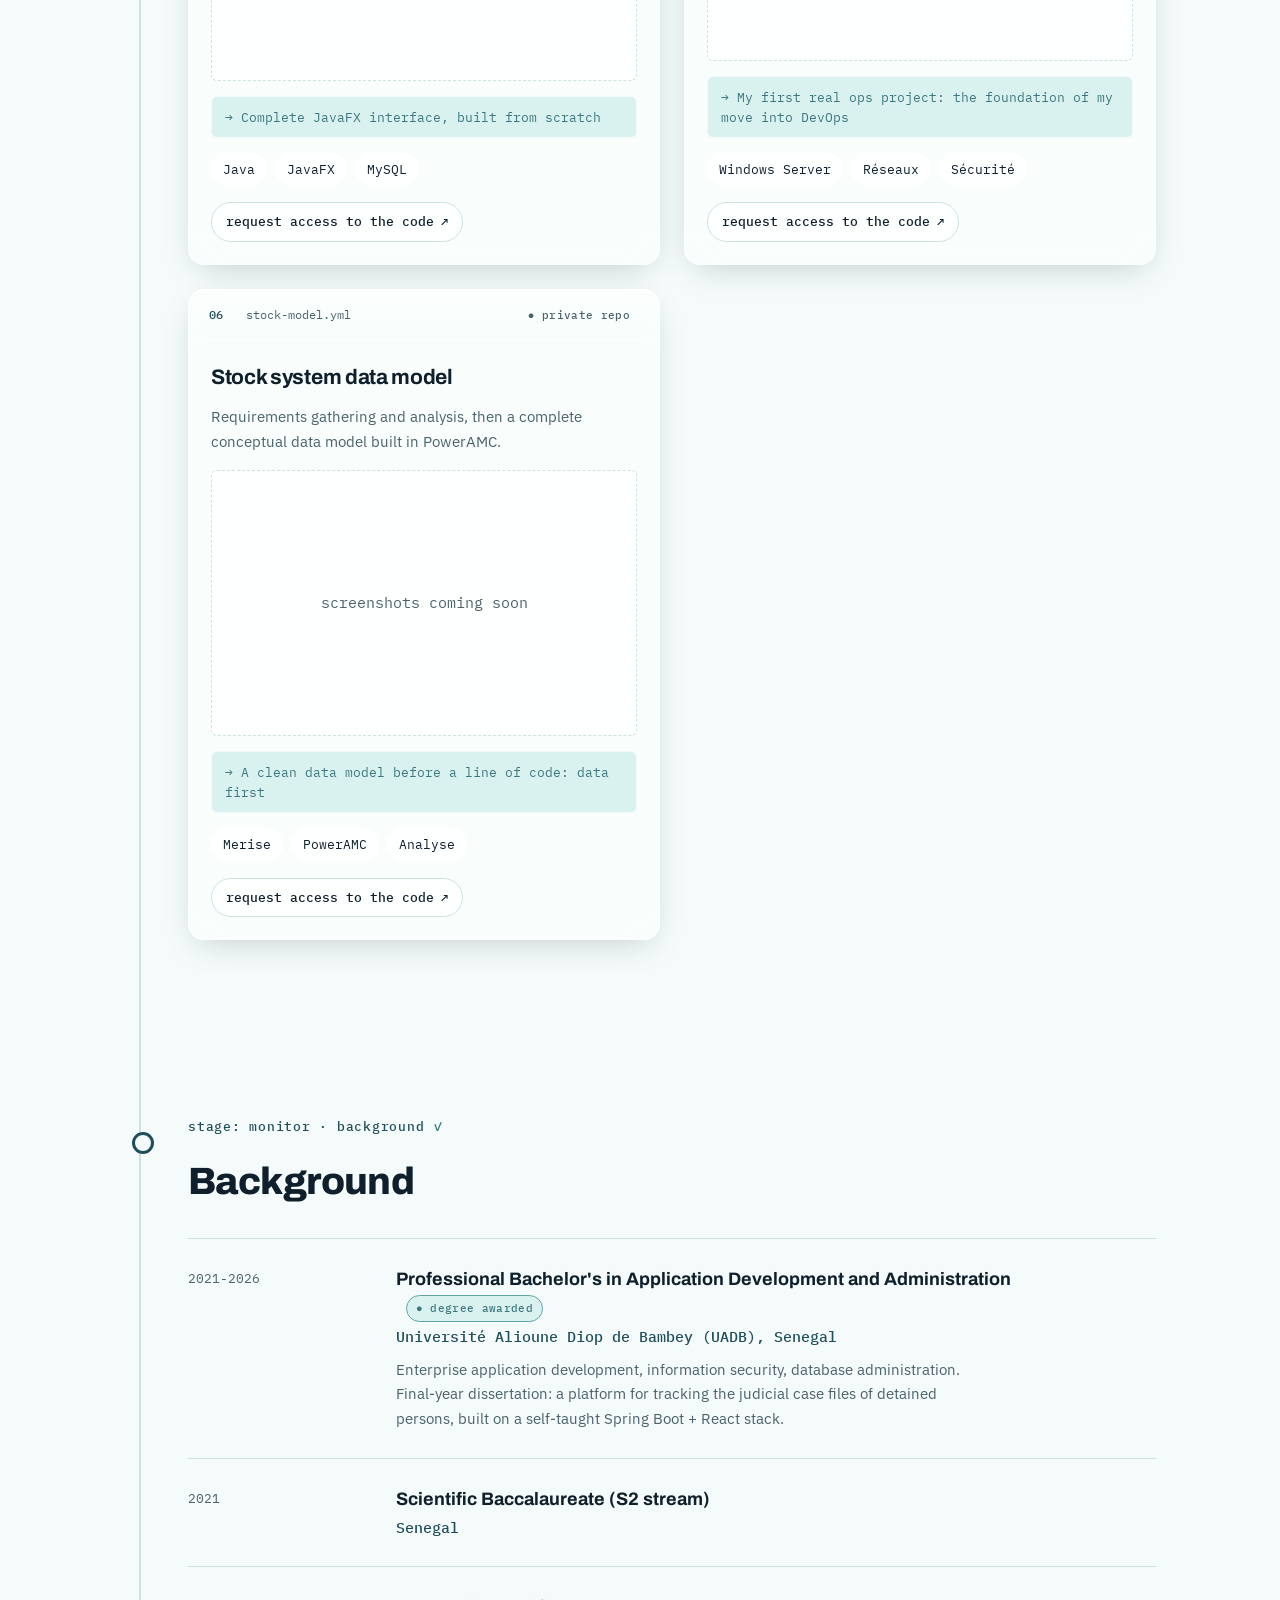
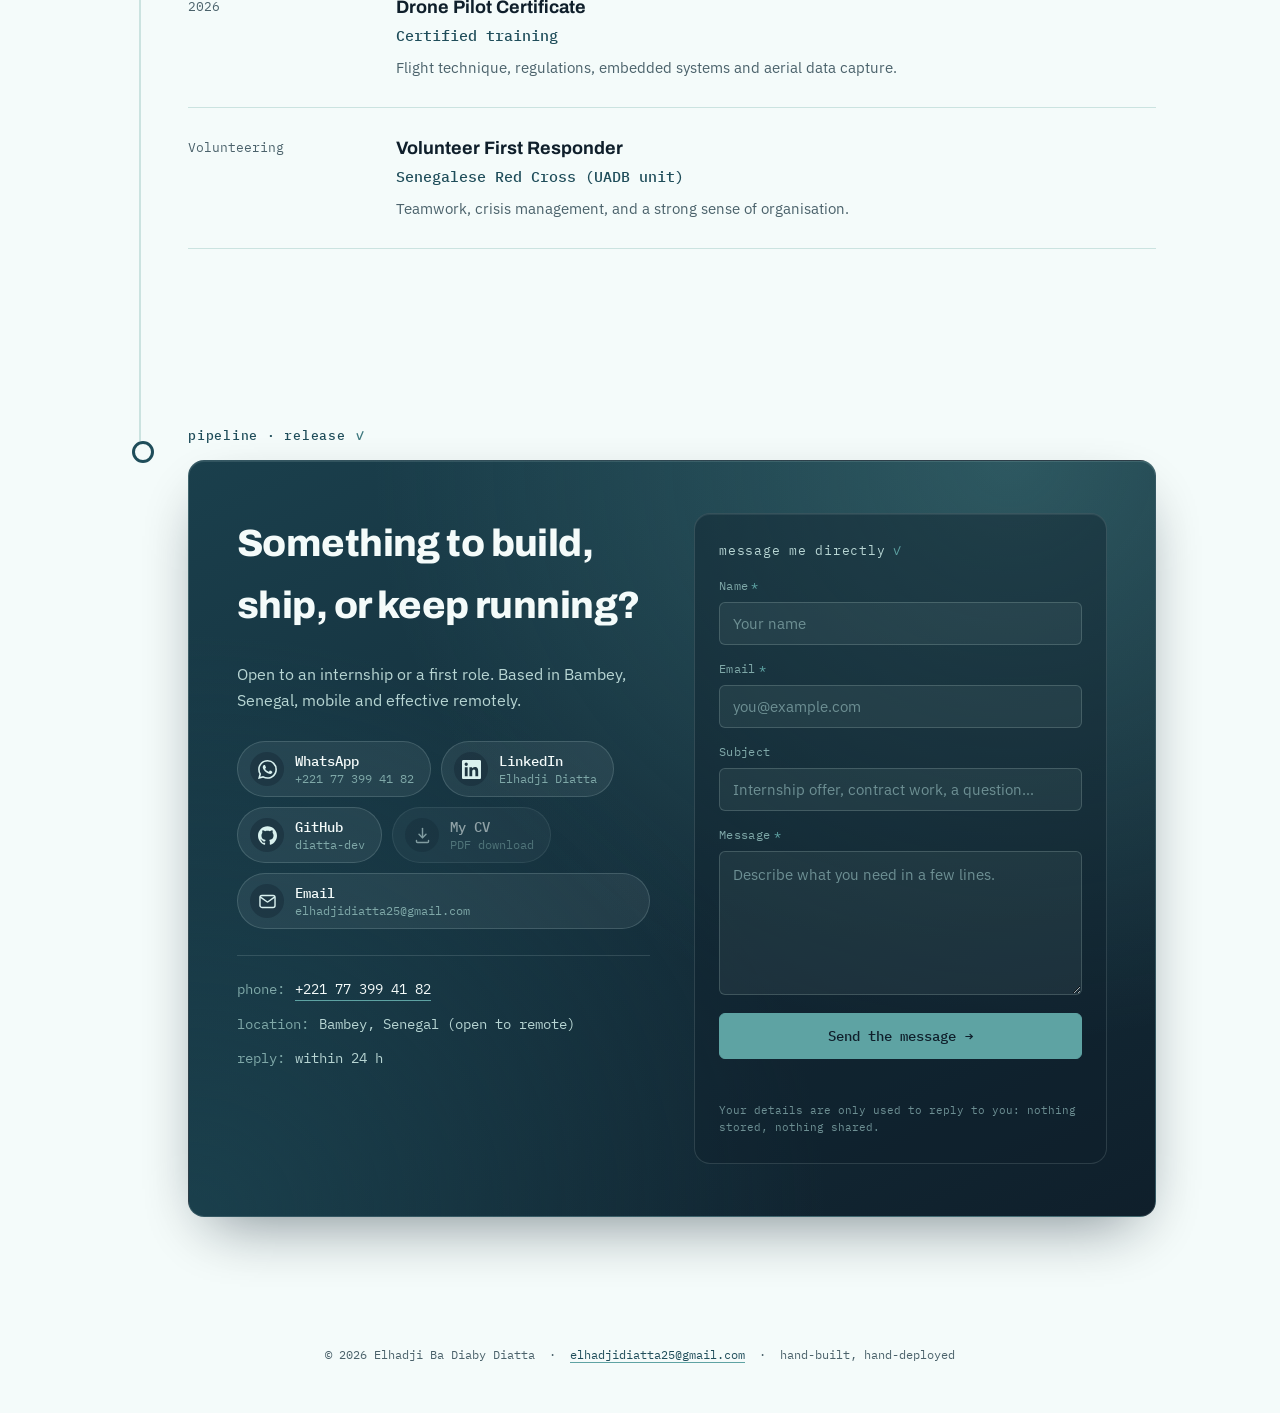
==== commit e4282394: "Bouton de theme operant des la premiere frame Le clic etait perdu pendant le chargement, ce n'est pa" ====
--- a/index.html
+++ b/index.html
@@ -104,6 +104,72 @@
     meta.content = dark ? "#0f1f2b" : "#f4fbfa";
     document.head.appendChild(meta);
   }catch(e){}
+
+  /* ---- le bouton de thème répond dès la première frame ----
+     js/theme.js est différé : il n'était exécutable qu'à 609 ms en
+     4G bridée, et 3221 ms sur un lien à 180 kbit/s. Un clic émis
+     avant cela ne posait aucun gestionnaire et était perdu pour
+     de bon : data-theme ne bougeait pas, et rien ne le rattrapait.
+
+     Ce gestionnaire est délégué sur document, et non posé sur le
+     bouton : nous sommes dans le <head>, le <body> n'est pas
+     encore analysé et .theme-toggle n'existe pas. Un <button>
+     émet aussi un click au clavier, Entrée comme Espace, la
+     délégation couvre donc les deux.
+
+     Il ne fait QUE l'essentiel : data-theme, localStorage et la
+     couleur de la barre d'adresse. Le libellé, le pictogramme et
+     aria-label restent à theme.js, qui a besoin des traductions.
+     Ils se corrigent d'eux-mêmes à son initialisation, laquelle
+     lit l'état déjà posé ici plutôt que de le recalculer.
+
+     .theme-swap est posée comme dans theme.js : sans elle, la
+     quarantaine de règles qui transitionnent une couleur partent
+     toutes en animation (686 évènements Paint mesurés contre
+     176). Retrait au second requestAnimationFrame, jamais par une
+     lecture de offsetWidth. */
+  var ORDER = ["auto", "light", "dark"];
+
+  function earlyToggle(event){
+    var el = event.target;
+    if (!el || !el.closest || !el.closest(".theme-toggle")) return;
+
+    var now = root.dataset.theme === "light" || root.dataset.theme === "dark"
+      ? root.dataset.theme : "auto";
+    var next = ORDER[(ORDER.indexOf(now) + 1) % ORDER.length];
+
+    root.classList.add("theme-swap");
+    if (next === "auto") delete root.dataset.theme;
+    else root.dataset.theme = next;
+
+    try{
+      if (next === "auto") localStorage.removeItem("theme");
+      else localStorage.setItem("theme", next);
+    }catch(e){}
+
+    try{
+      var m = document.querySelector('meta[name="theme-color"]');
+      if (m) {
+        m.content = (next === "dark" ||
+          (next === "auto" && window.matchMedia("(prefers-color-scheme: dark)").matches))
+          ? "#0f1f2b" : "#f4fbfa";
+      }
+    }catch(e){}
+
+    requestAnimationFrame(function(){
+      requestAnimationFrame(function(){ root.classList.remove("theme-swap"); });
+    });
+  }
+
+  document.addEventListener("click", earlyToggle);
+
+  /* theme.js appelle ceci AVANT de poser son propre gestionnaire.
+     Sans ce retrait, les deux répondraient au même clic et le
+     thème avancerait de deux crans d'un coup. */
+  window.__themeEarlyOff = function(){
+    document.removeEventListener("click", earlyToggle);
+    window.__themeEarlyOff = null;
+  };
 })();
 </script>
 
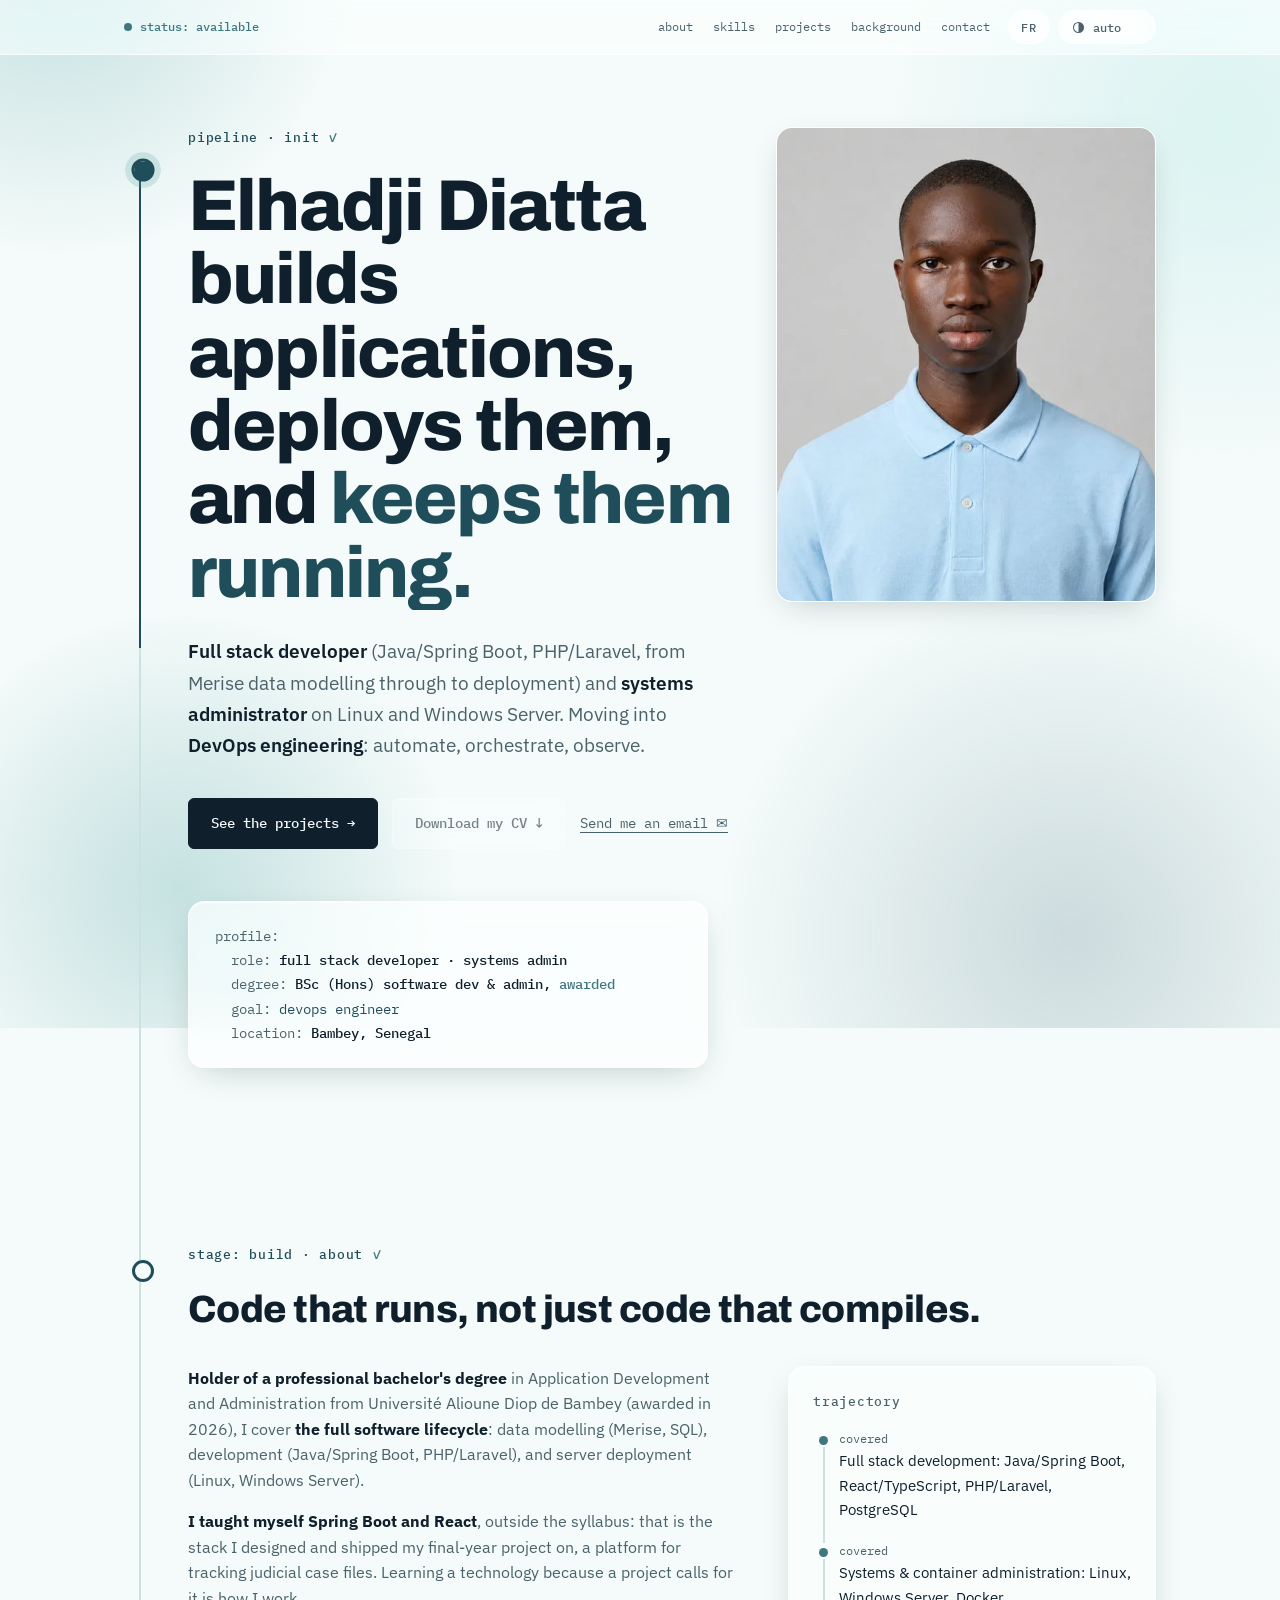
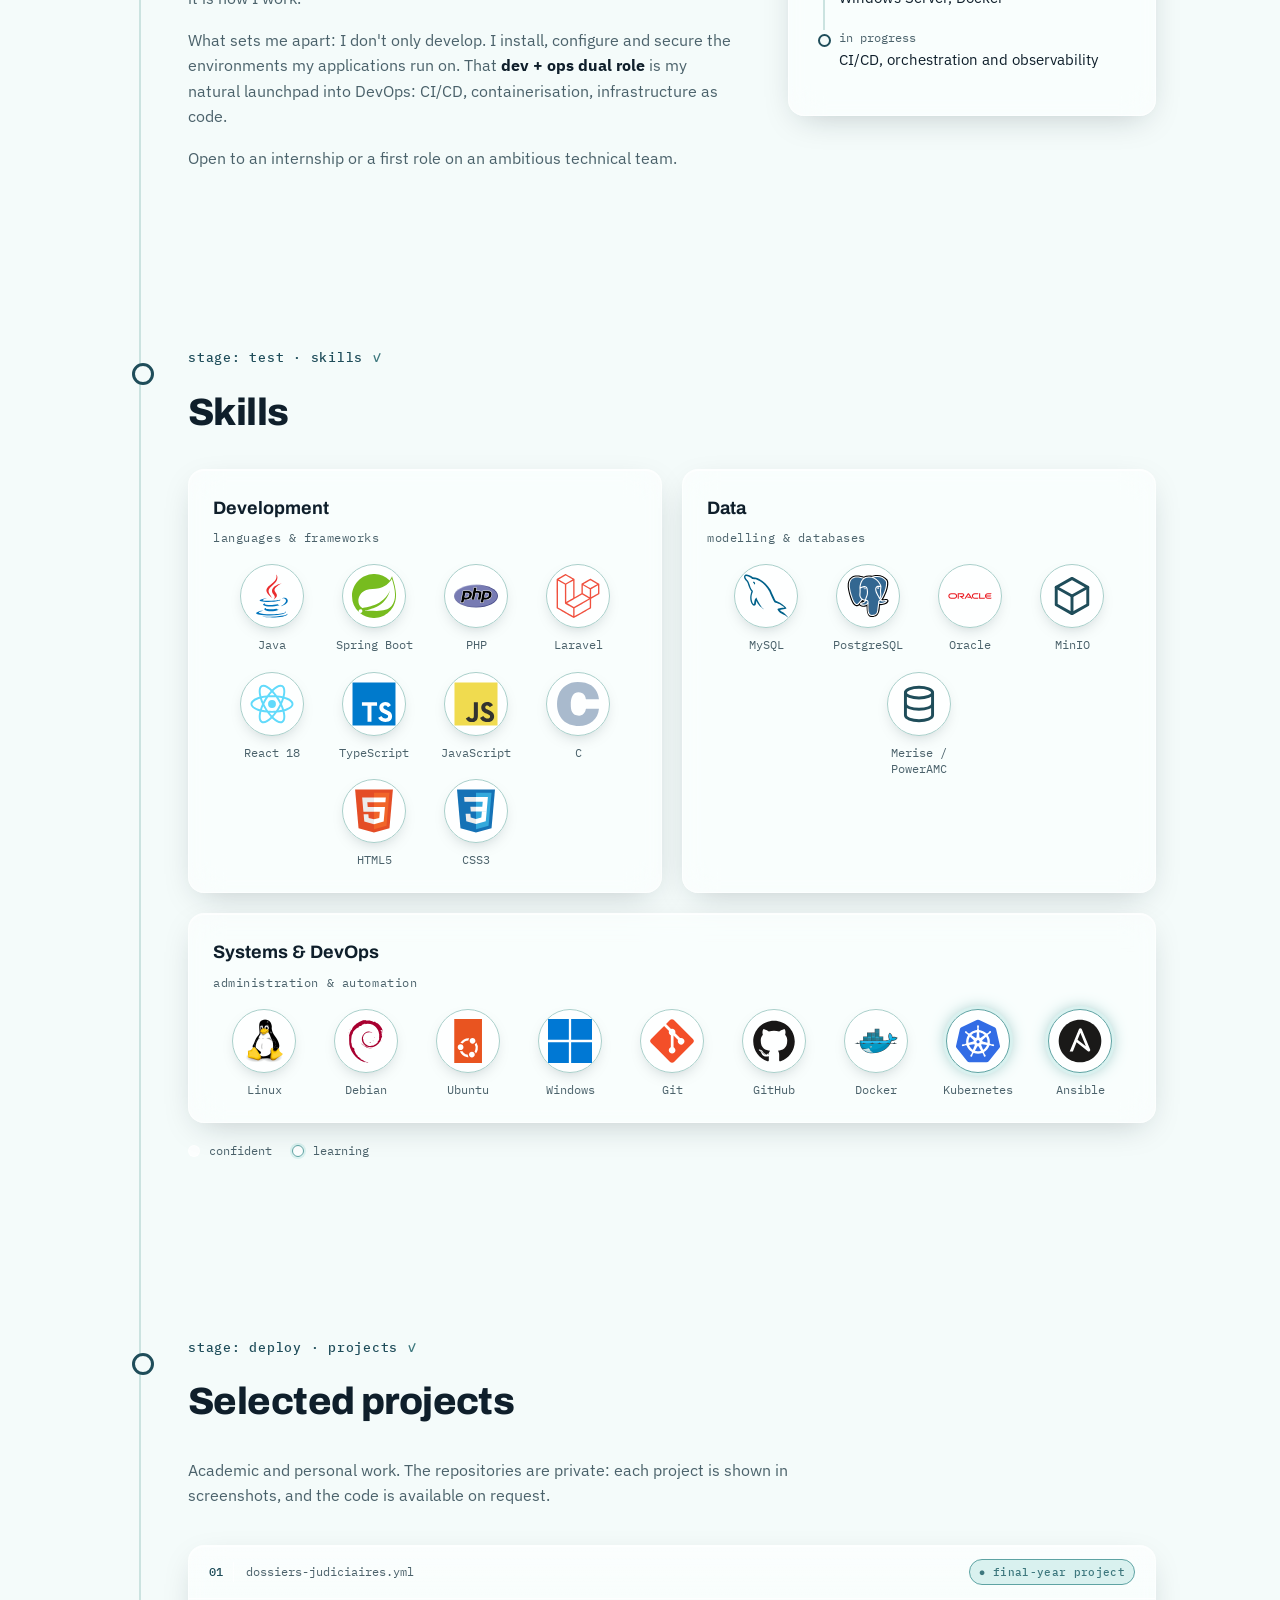
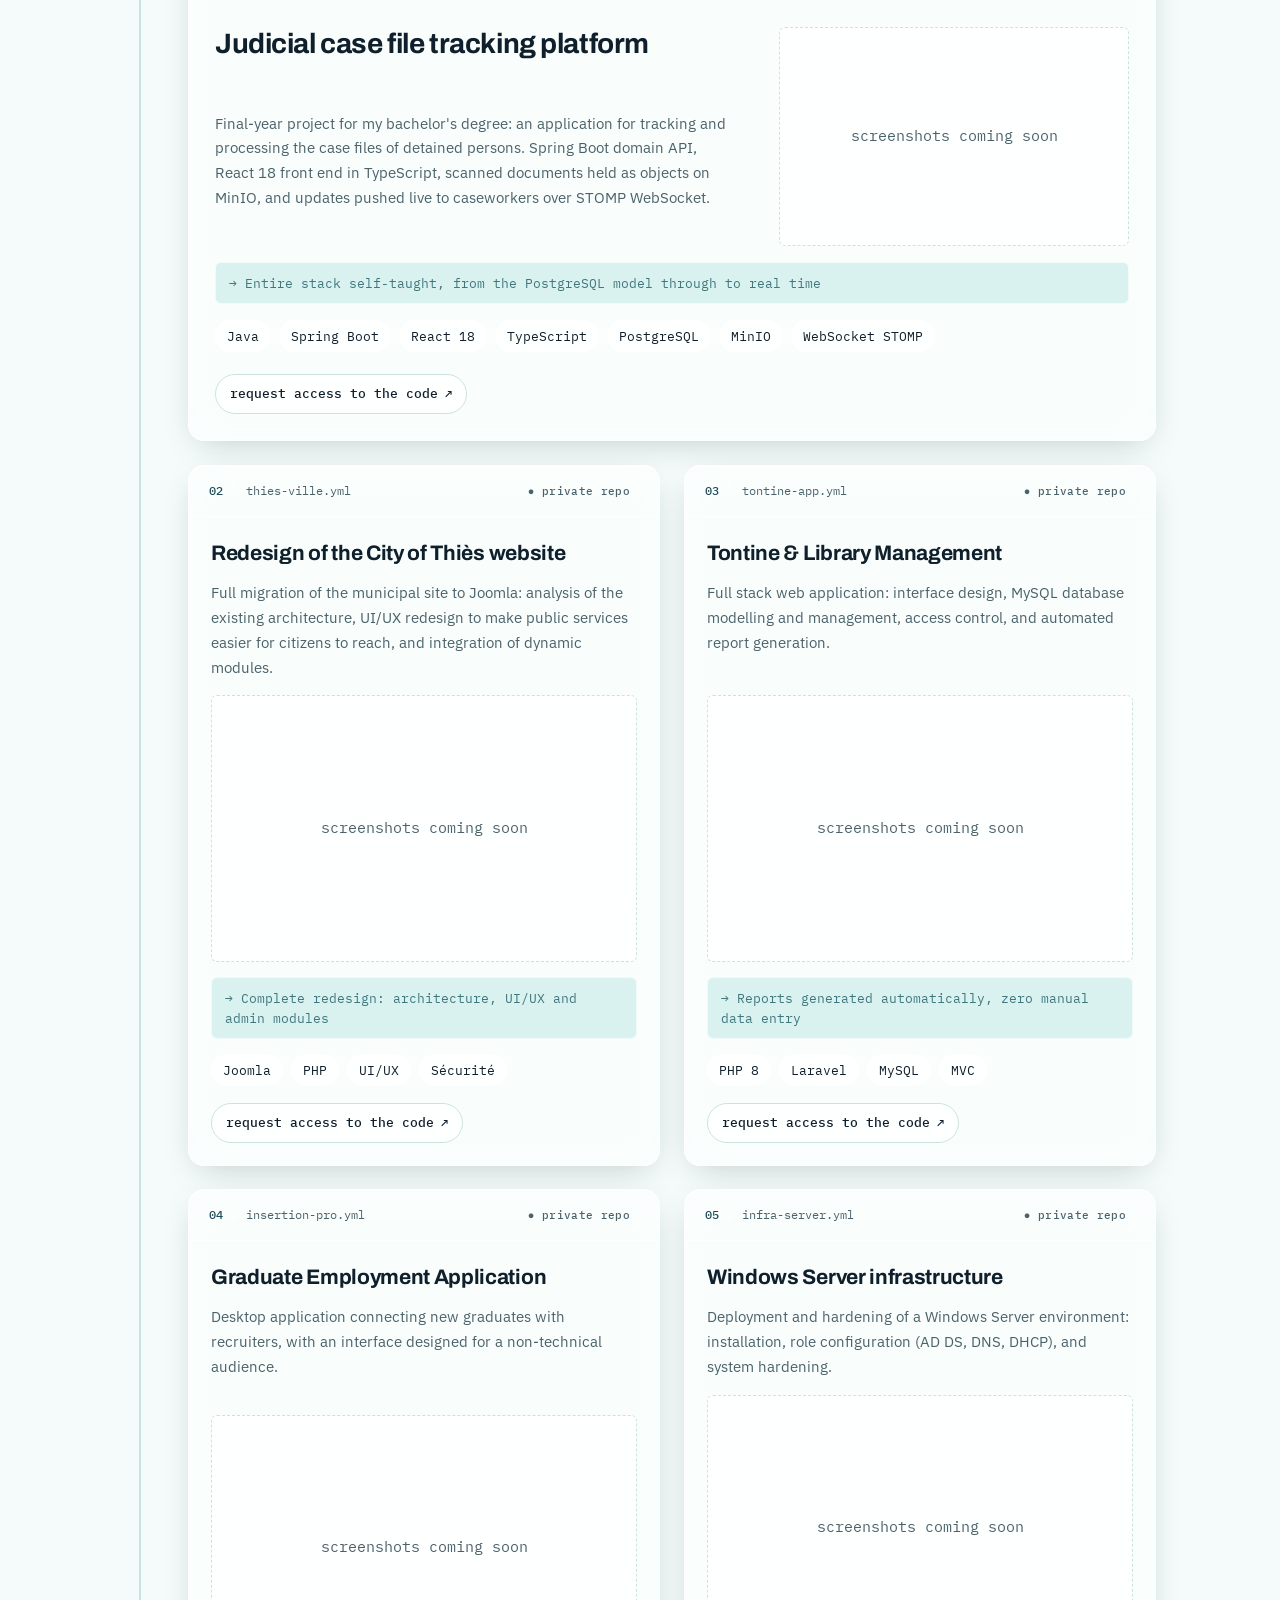
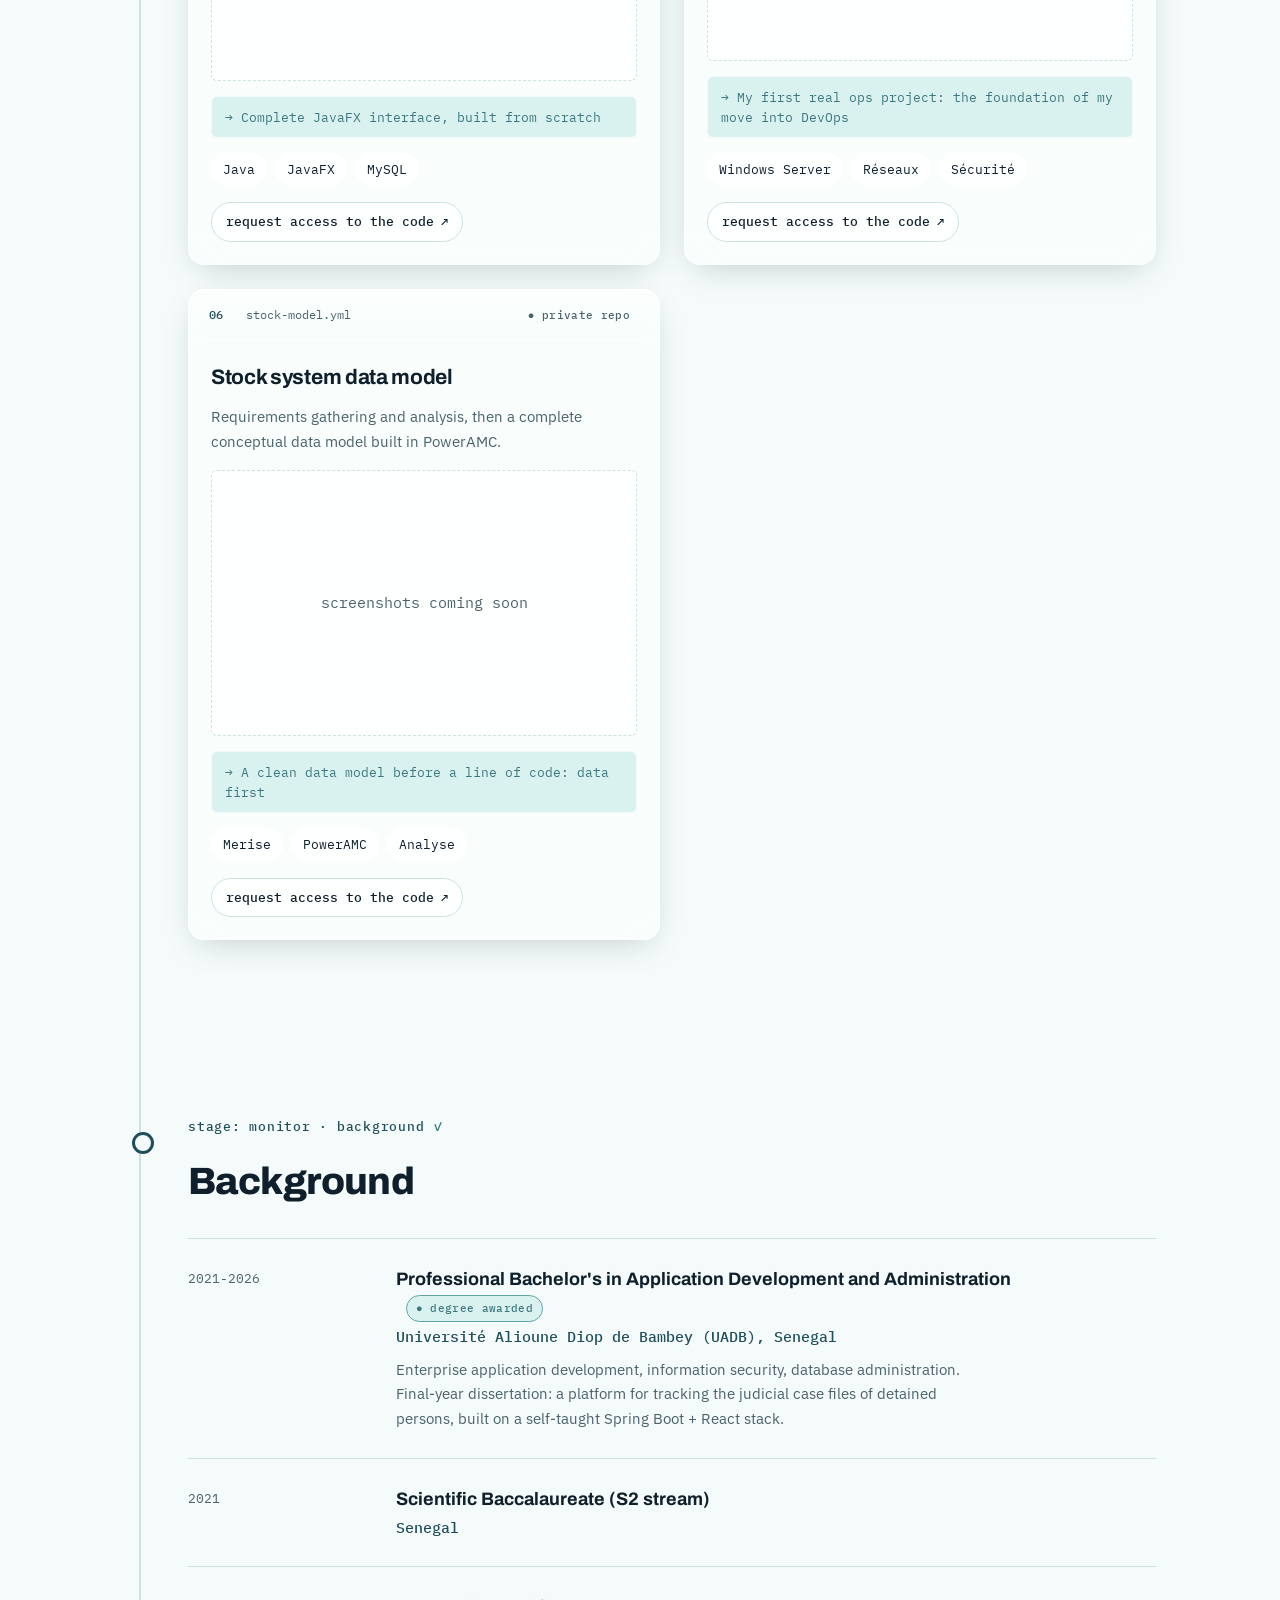
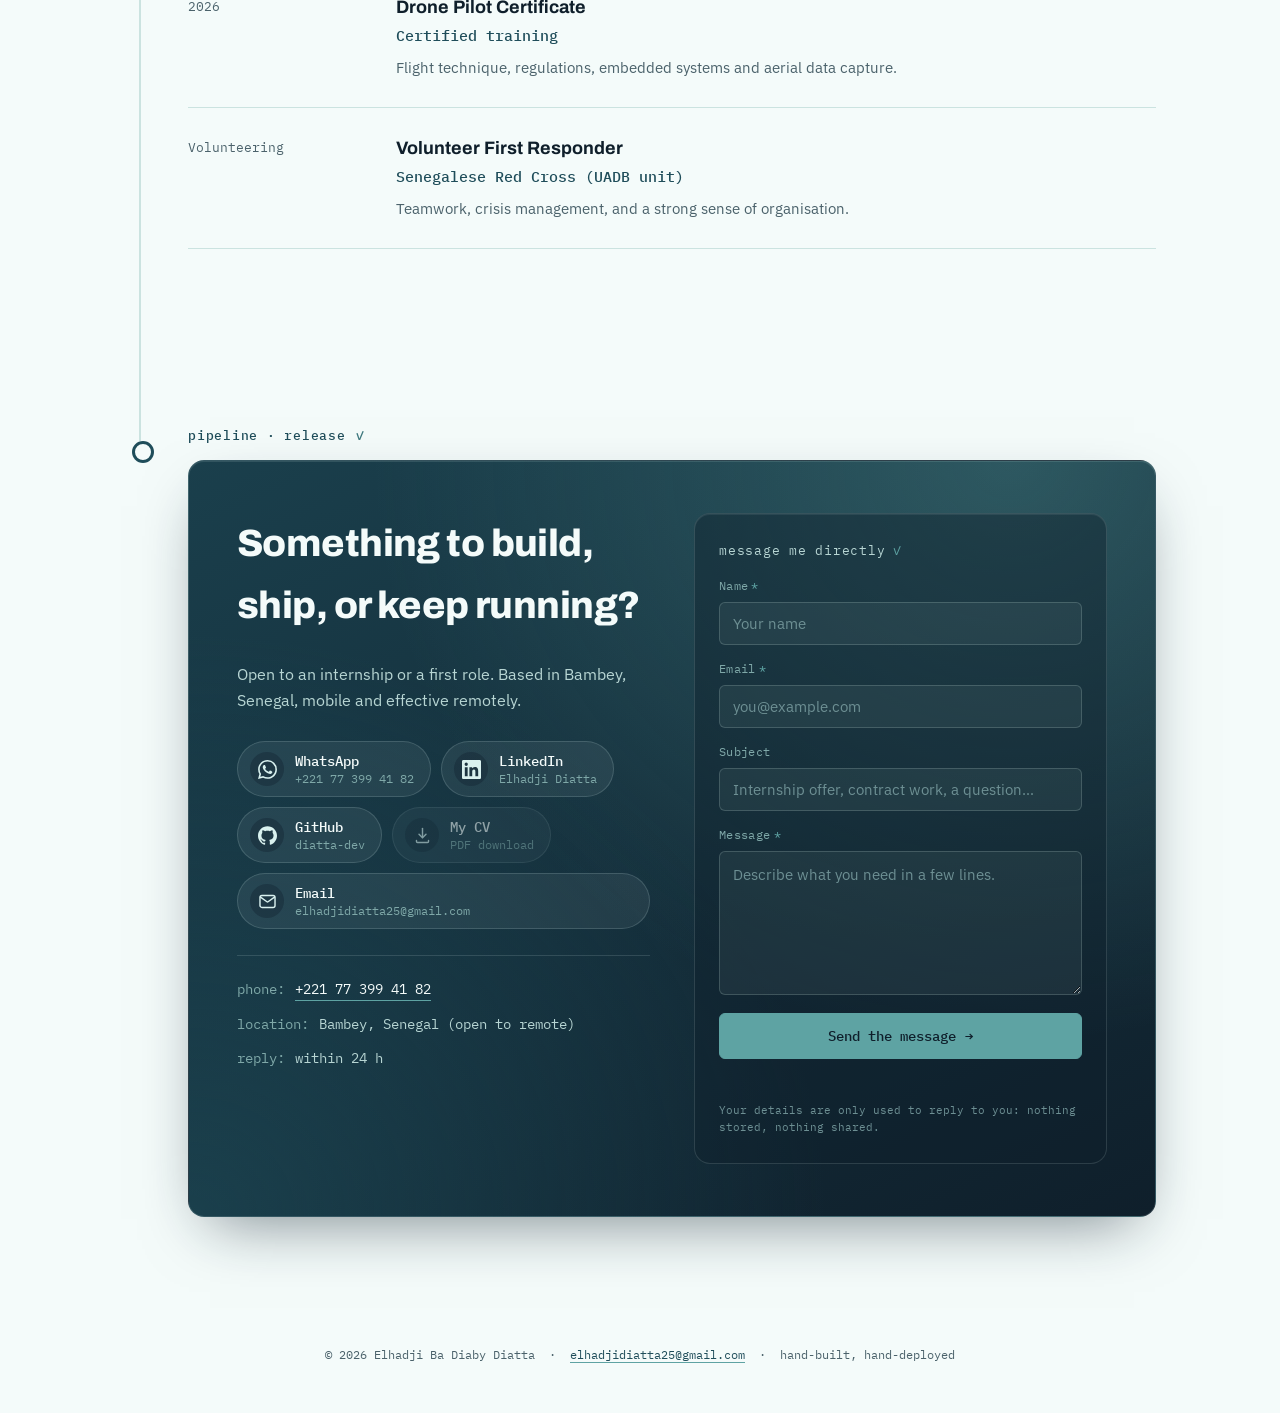
==== commit 4a3b496e: "mis a jour" ====
--- a/index.html
+++ b/index.html
@@ -934,7 +934,7 @@
     <div class="xp">
 
       <div class="xp-item">
-        <div class="when" data-i18n="path.1.when">2021-2026</div>
+        <div class="when" data-i18n="path.1.when">2022-2026</div>
         <div>
           <h3>
             <span data-i18n="path.1.title">Licence Pro Développement et Administration d'Applications</span>
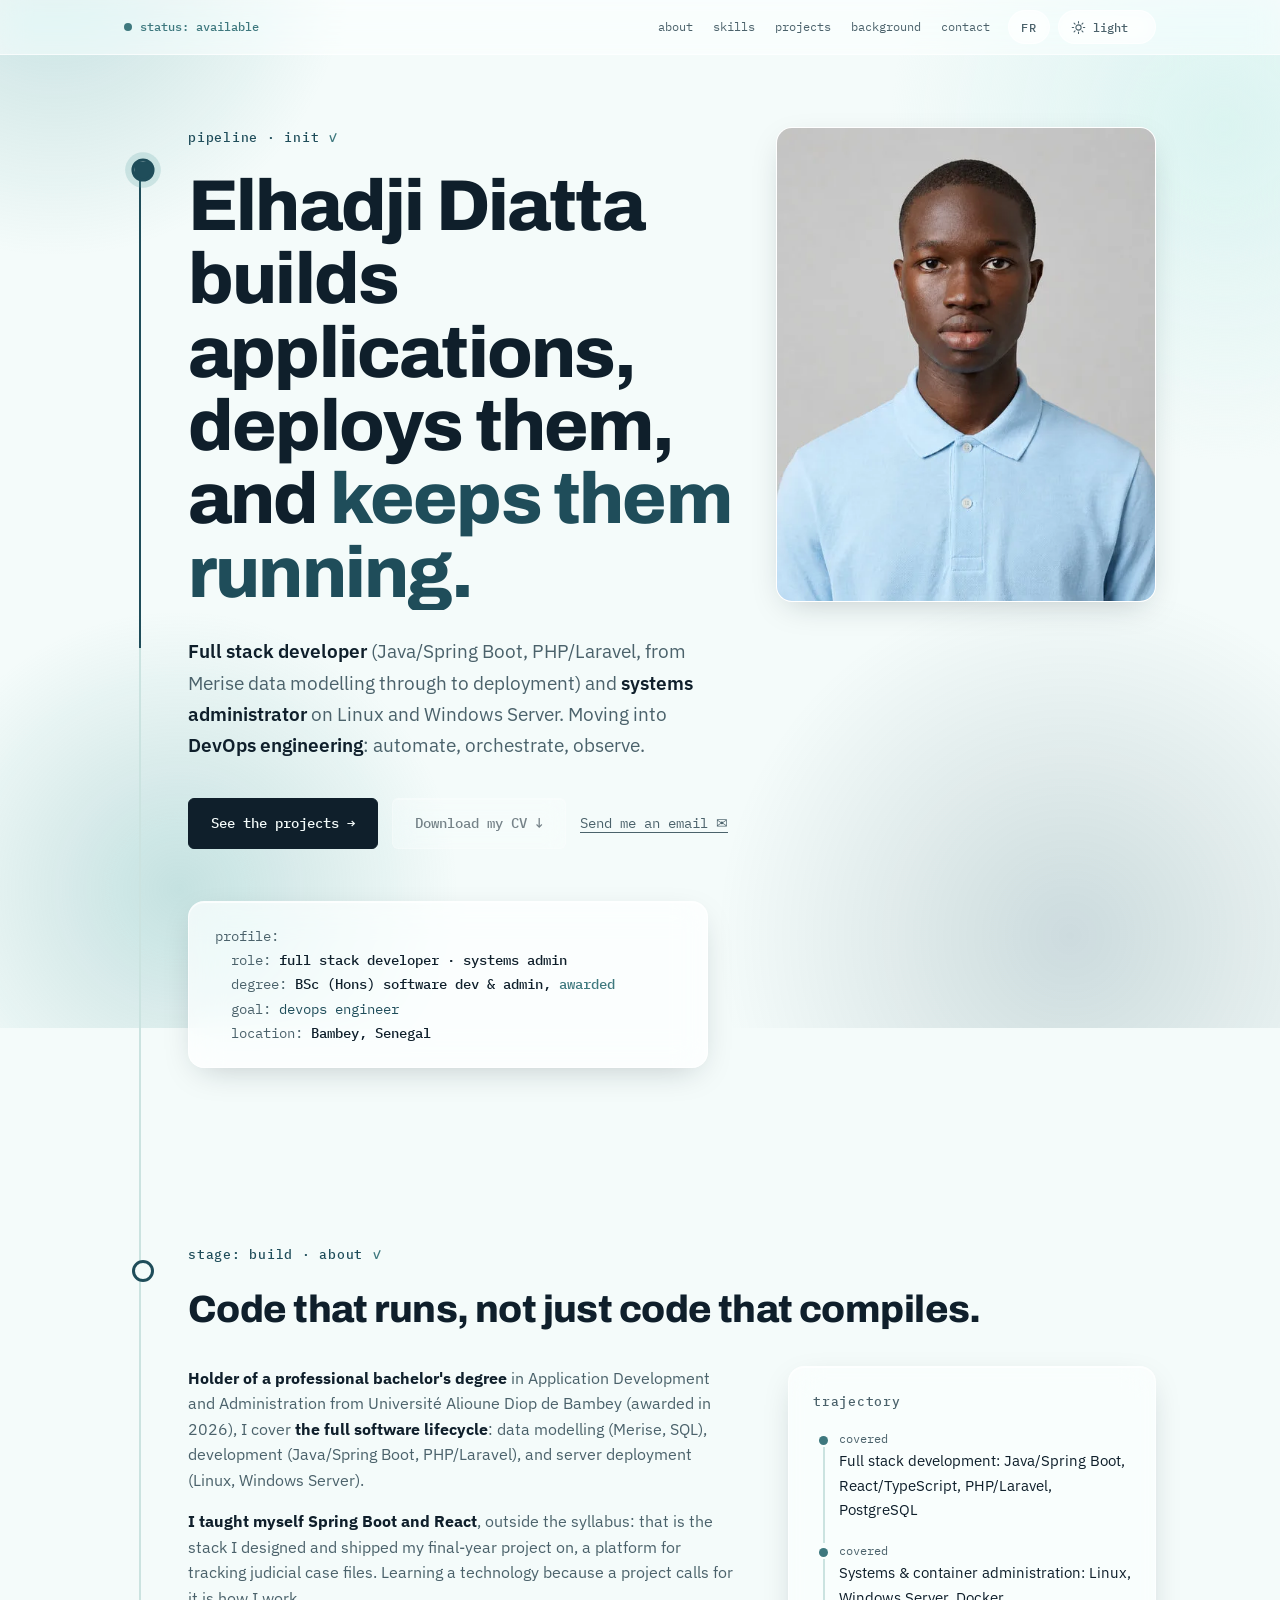
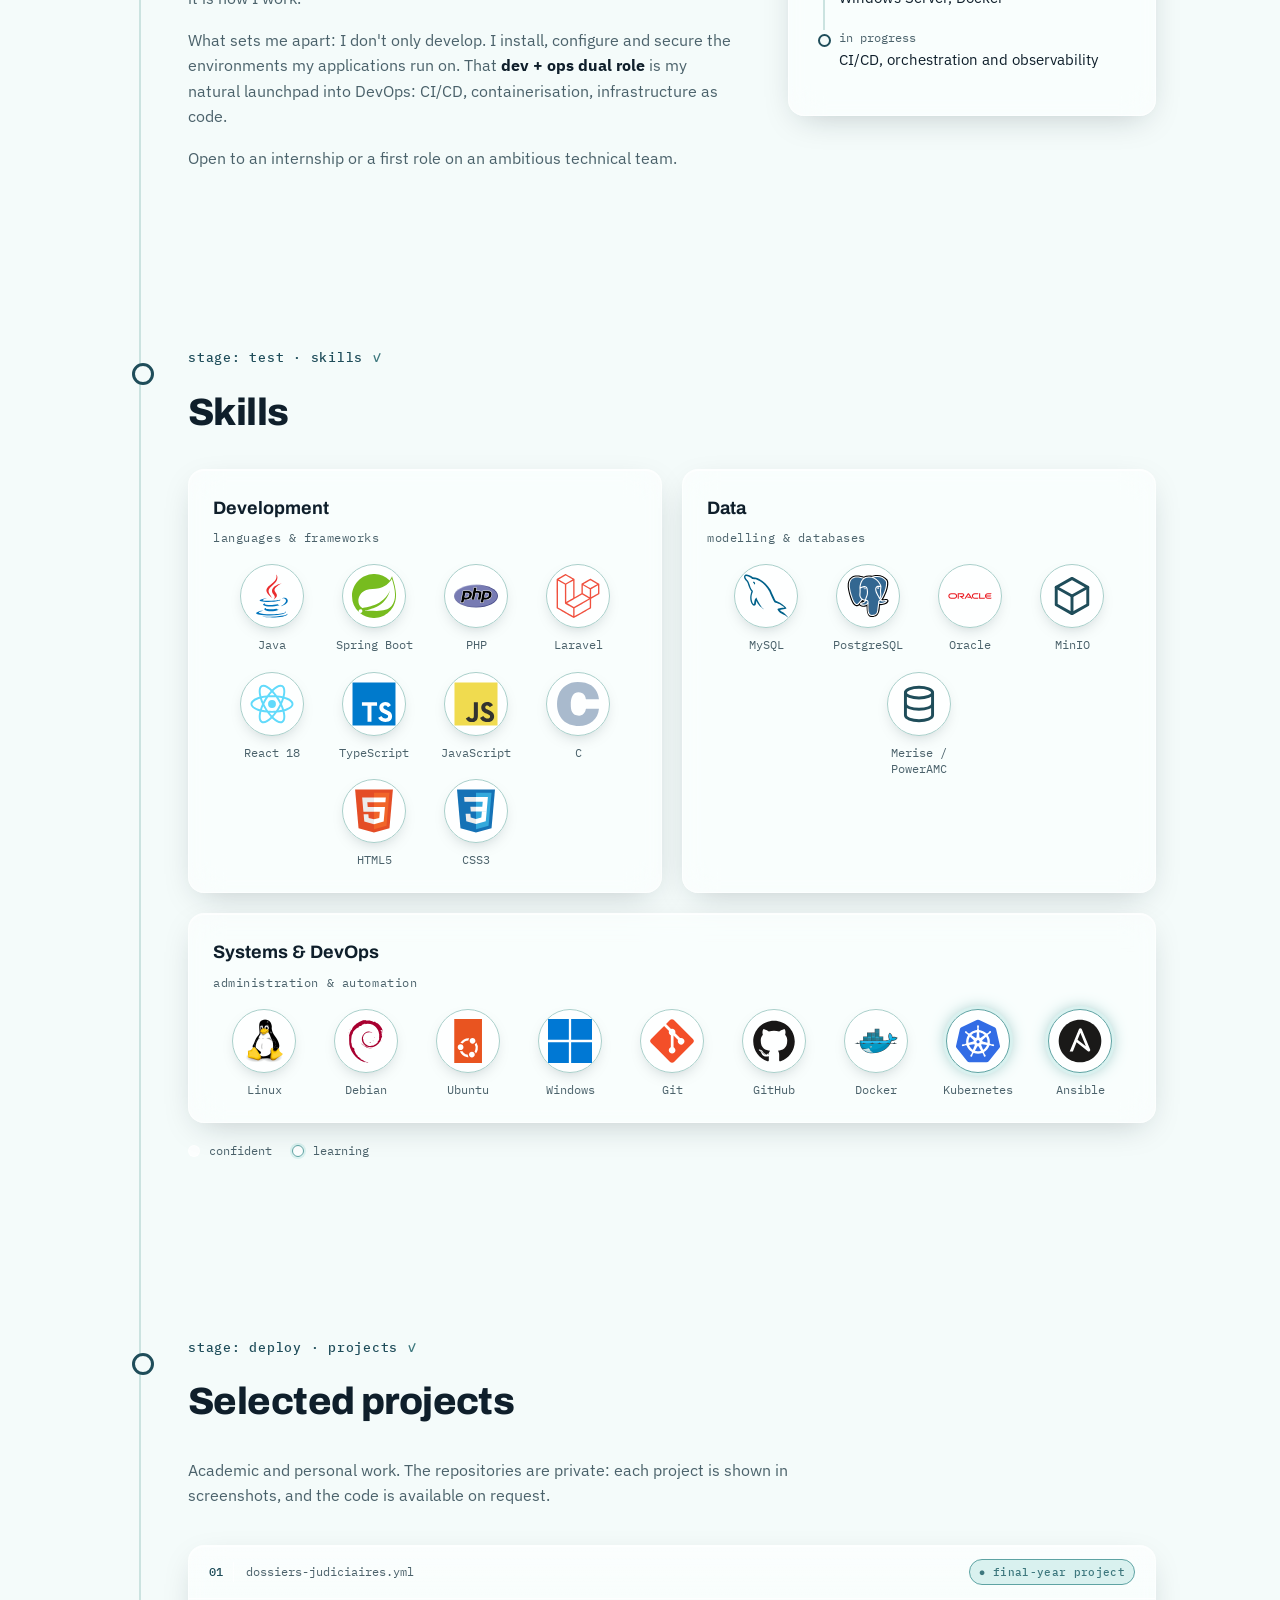
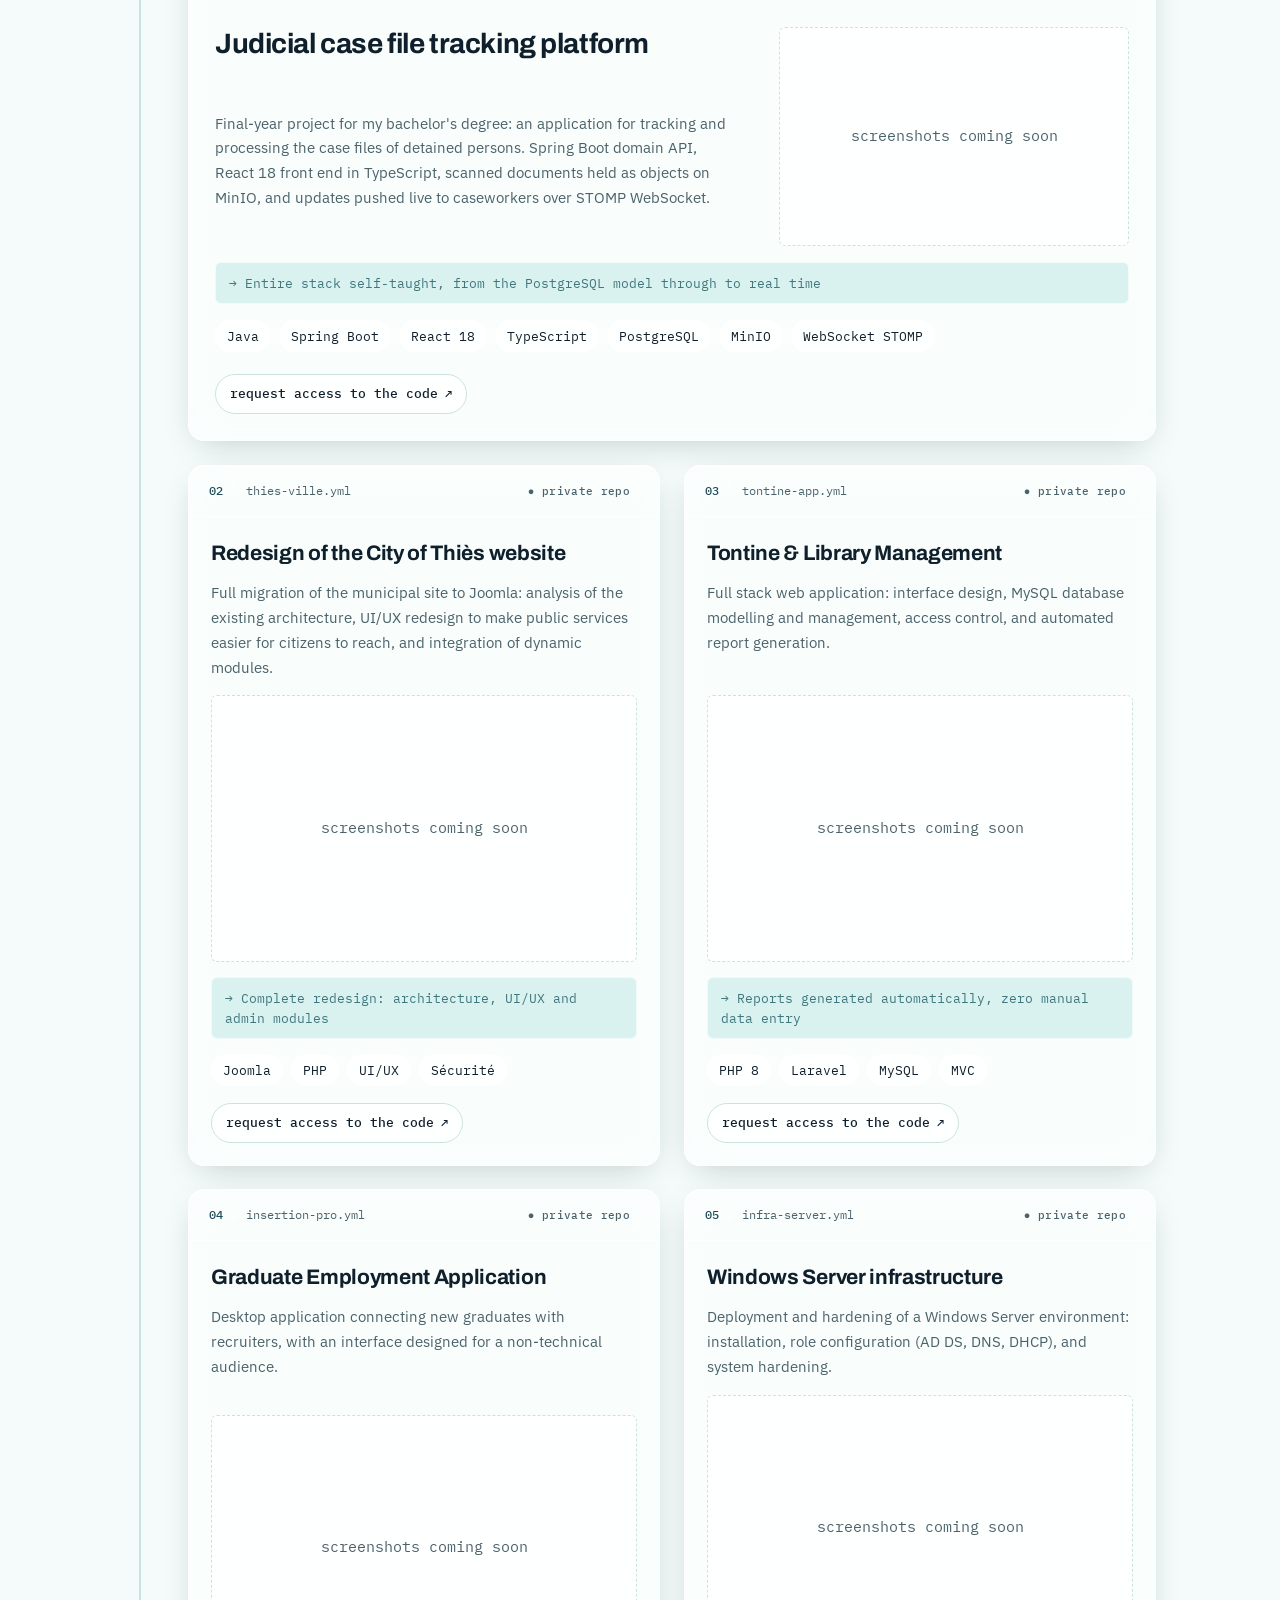
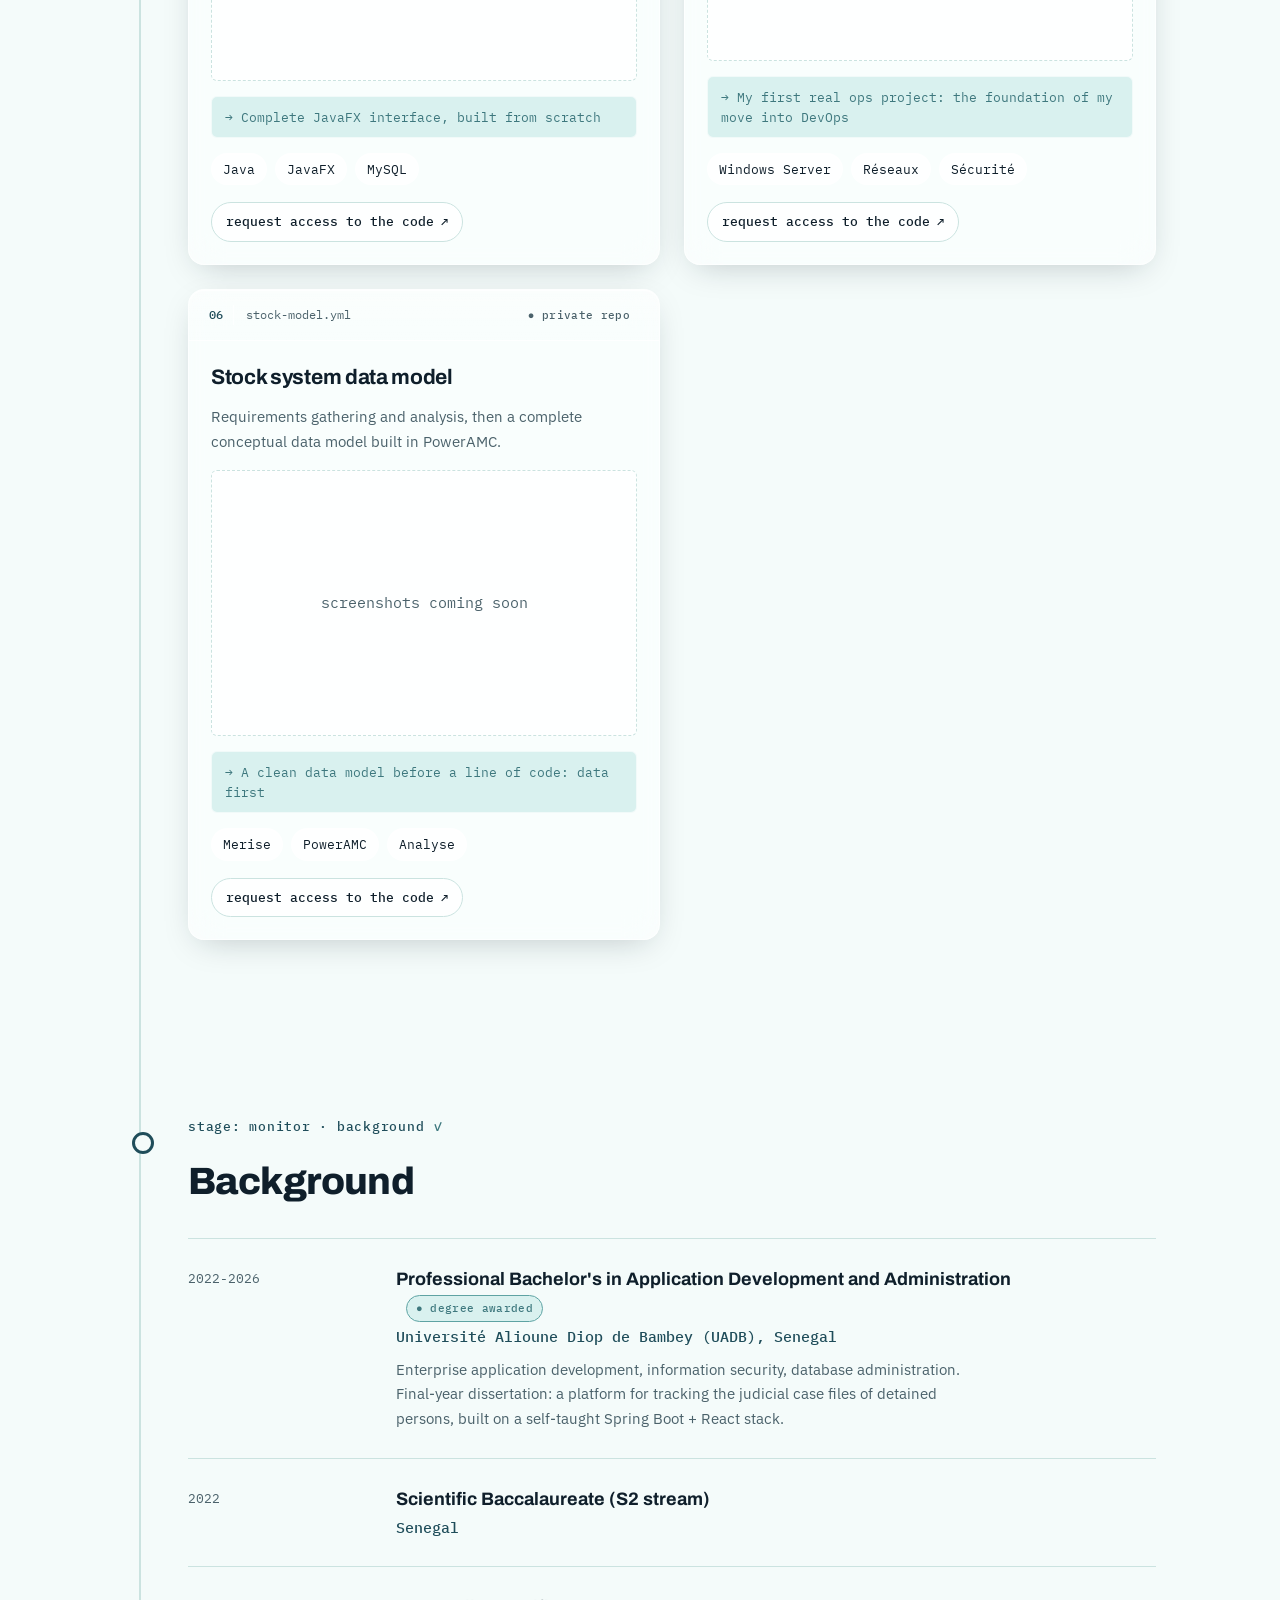
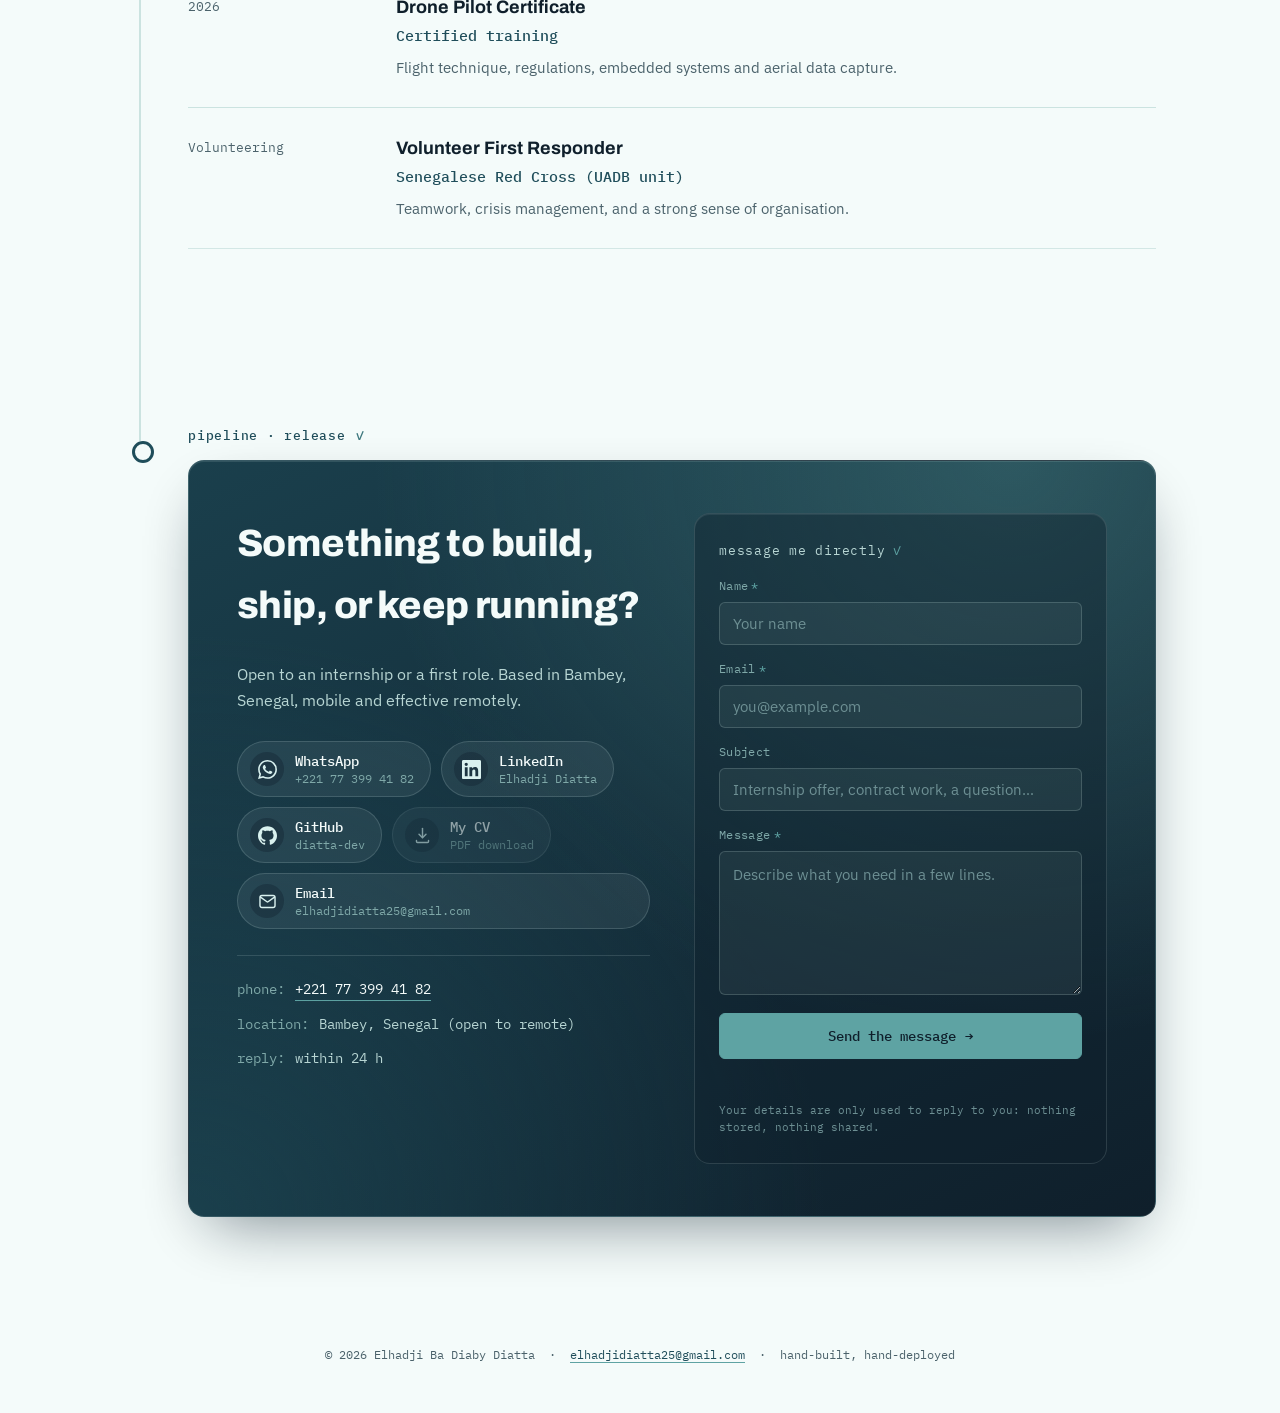
==== commit 1d101e72: "Bascule de theme immediate sur mobile, et suivi de l'appareil sans le cran "auto" Deux symptomes, un" ====
--- a/index.html
+++ b/index.html
@@ -77,11 +77,26 @@
      plutôt que d'afficher deux boutons qui ne répondent pas. */
   root.className += " js";
 
-  /* ---- thème : auto (défaut) | light | dark ---- */
+  /* ---- thème : data-theme TOUJOURS renseigné, light ou dark ----
+     Le suivi du système n'est plus un troisième état sans attribut :
+     faute de choix mémorisé, on interroge prefers-color-scheme ici
+     et on écrit nous-mêmes la valeur qui en résulte. Le CSS n'a donc
+     plus qu'un seul chemin vers le thème sombre (le sélecteur
+     d'attribut), au lieu de deux dont un :not() sous media query.
+     Voir l'en-tête de css/variables.css.
+
+     data-theme-source retient d'où vient la valeur : tant qu'elle
+     vaut "system", theme.js réécrit l'attribut à chaque changement
+     de thème de l'appareil. Un clic sur le bouton la passe à "user"
+     et fige le choix. Le CSS ne lit jamais cet attribut. */
+  var mqDark = window.matchMedia("(prefers-color-scheme: dark)");
+  var stored = null;
   try{
     var t = localStorage.getItem("theme");
-    if (t === "light" || t === "dark") root.dataset.theme = t;
+    if (t === "light" || t === "dark") stored = t;
   }catch(e){}
+  root.dataset.theme = stored || (mqDark.matches ? "dark" : "light");
+  root.dataset.themeSource = stored ? "user" : "system";
 
   /* ---- langue : ?lang= > localStorage > navigator > fr ---- */
   var lang = "fr";
@@ -94,14 +109,13 @@
   }catch(e){}
   root.lang = lang;
 
-  /* La couleur de la barre d'adresse mobile suit le thème effectif.
-     Posée ici pour éviter, là aussi, un flash de la mauvaise teinte. */
+  /* La couleur de la barre d'adresse mobile suit le thème. Posée ici
+     pour éviter, là aussi, un flash de la mauvaise teinte. Plus rien
+     à résoudre : data-theme porte déjà la valeur effective. */
   try{
-    var dark = root.dataset.theme === "dark" ||
-      (!root.dataset.theme && window.matchMedia("(prefers-color-scheme: dark)").matches);
     var meta = document.createElement("meta");
     meta.name = "theme-color";
-    meta.content = dark ? "#0f1f2b" : "#f4fbfa";
+    meta.content = root.dataset.theme === "dark" ? "#0f1f2b" : "#f4fbfa";
     document.head.appendChild(meta);
   }catch(e){}
 
@@ -123,37 +137,30 @@
      Ils se corrigent d'eux-mêmes à son initialisation, laquelle
      lit l'état déjà posé ici plutôt que de le recalculer.
 
-     .theme-swap est posée comme dans theme.js : sans elle, la
-     quarantaine de règles qui transitionnent une couleur partent
-     toutes en animation (686 évènements Paint mesurés contre
-     176). Retrait au second requestAnimationFrame, jamais par une
-     lecture de offsetWidth. */
-  var ORDER = ["auto", "light", "dark"];
-
-  function earlyToggle(event){
-    var el = event.target;
-    if (!el || !el.closest || !el.closest(".theme-toggle")) return;
-
-    var now = root.dataset.theme === "light" || root.dataset.theme === "dark"
-      ? root.dataset.theme : "auto";
-    var next = ORDER[(ORDER.indexOf(now) + 1) % ORDER.length];
-
+     Une seule bascule, clair ⇄ sombre : « auto » n'est plus un cran
+     du cycle. Le suivi du système reste le comportement de départ,
+     il se perd simplement au premier clic : c'est le sens de
+     data-theme-source, qui passe alors à "user".
+
+     .theme-swap est posée comme dans theme.js. Elle coupe les
+     transitions (sans elle, la quarantaine de règles qui
+     transitionnent une couleur partent toutes en animation : 686
+     évènements Paint mesurés contre 176) ET remet à zéro les
+     instantanés des surfaces en backdrop-filter, qui restaient
+     autrement peintes dans l'ancien thème jusqu'au premier
+     défilement. Voir le commentaire de .theme-swap dans base.css.
+     Retrait au second requestAnimationFrame, jamais par une lecture
+     de offsetWidth. */
+  function earlySwap(next){
     root.classList.add("theme-swap");
-    if (next === "auto") delete root.dataset.theme;
-    else root.dataset.theme = next;
-
-    try{
-      if (next === "auto") localStorage.removeItem("theme");
-      else localStorage.setItem("theme", next);
-    }catch(e){}
+    root.dataset.theme = next;
+    root.dataset.themeSource = "user";
+
+    try{ localStorage.setItem("theme", next); }catch(e){}
 
     try{
       var m = document.querySelector('meta[name="theme-color"]');
-      if (m) {
-        m.content = (next === "dark" ||
-          (next === "auto" && window.matchMedia("(prefers-color-scheme: dark)").matches))
-          ? "#0f1f2b" : "#f4fbfa";
-      }
+      if (m) m.content = next === "dark" ? "#0f1f2b" : "#f4fbfa";
     }catch(e){}
 
     requestAnimationFrame(function(){
@@ -161,11 +168,24 @@
     });
   }
 
+  function earlyToggle(event){
+    var el = event.target;
+    if (!el || !el.closest || !el.closest(".theme-toggle")) return;
+    earlySwap(root.dataset.theme === "dark" ? "light" : "dark");
+  }
+
   document.addEventListener("click", earlyToggle);
 
   /* theme.js appelle ceci AVANT de poser son propre gestionnaire.
      Sans ce retrait, les deux répondraient au même clic et le
-     thème avancerait de deux crans d'un coup. */
+     thème ferait deux bascules, donc reviendrait à son point de
+     départ : le bouton paraîtrait mort.
+
+     Un changement de thème système pendant cette fenêtre (600 ms en
+     4G bridée) n'est pas rattrapé ici : c'est theme.js qui pose
+     l'écoute, et il repart de l'état courant. Le cas demanderait de
+     changer le thème de son téléphone pendant le chargement de la
+     page. */
   window.__themeEarlyOff = function(){
     document.removeEventListener("click", earlyToggle);
     window.__themeEarlyOff = null;
@@ -262,10 +282,20 @@
       <button class="lang-toggle" type="button" lang="en"
               aria-label="Switch to English" title="Switch to English">EN</button>
 
+      <!-- Bascule clair ⇄ sombre. Le libellé et le pictogramme sont
+           posés par js/theme.js, qui a besoin des traductions ; le
+           balisage porte donc l'état par défaut du CSS (clair, cf.
+           :root dans variables.css) et theme.js le corrige à son
+           initialisation. Le bouton, lui, répond dès la première
+           frame grâce au gestionnaire précoce du <head>.
+
+           « Auto » n'est plus proposé : tant que le visiteur n'a rien
+           choisi, le thème suit celui de son appareil, y compris s'il
+           en change pendant la visite. -->
       <button class="theme-toggle" type="button"
-              aria-label="Thème : automatique" title="Thème : automatique">
+              aria-label="Thème : clair" title="Thème : clair">
         <span class="theme-ico" aria-hidden="true"></span>
-        <span class="theme-txt">auto</span>
+        <span class="theme-txt">clair</span>
       </button>
     </div>
   </div>
--- a/css/variables.css
+++ b/css/variables.css
@@ -14,32 +14,48 @@
    couleurs, uniquement là où le contraste l'exige.
 
    ── ORGANISATION DU THÈME ────────────────────────────────────
-   Trois états, cycliques : auto → clair → sombre → auto.
-
-     · auto (défaut)  : aucun attribut sur <html>, on suit l'OS
-     · clair          : <html data-theme="light">
-     · sombre         : <html data-theme="dark">
-
-   Le thème sombre doit donc être atteignable par DEUX voies : le
-   choix manuel et la préférence système. Une seule règle
-   @media (prefers-color-scheme: dark) ne suffit pas : elle n'est
-   pas surchargeable par un attribut, ce qui rendait le thème
-   sombre impossible à quitter manuellement.
-
-   Pour ne pas écrire deux fois les vingt valeurs sombres (deux
-   listes qui divergent au premier oubli), elles sont définies une
-   seule fois en --d-* ci-dessous. Les deux règles sombres ne font
-   que les brancher. On duplique donc la liste des branchements,
-   jamais les couleurs : un token oublié saute aux yeux (l'élément
-   reste clair), là où deux valeurs désynchronisées ne se voient
-   qu'en comparant les deux thèmes côte à côte.
-
-   ⚠️ Les deux blocs « branchements sombres » doivent rester
-   identiques ligne pour ligne. Le contrôle est dans la checklist
-   de DEPLOIEMENT.md §3.5.
+   DEUX états visibles, et data-theme TOUJOURS renseigné :
+
+     · clair  : <html data-theme="light">
+     · sombre : <html data-theme="dark">
+
+   « Auto » existe toujours, mais comme état de DÉPART, pas comme
+   choix proposé. Tant que le visiteur n'a rien choisi, le script
+   du <head> lit prefers-color-scheme et écrit lui-même light ou
+   dark ; theme.js continue d'écouter l'OS et réécrit l'attribut à
+   chaque changement système. Le suivi automatique est donc intact,
+   simplement il ne s'affiche plus dans le bouton. C'est theme.js
+   qui garde la trace de l'origine du choix, dans data-theme-source
+   (« system » ou « user ») ; le CSS ne regarde jamais cet attribut.
+
+   Pourquoi CSS-side c'est un gain, et pas seulement une simplification :
+   l'ancien état auto n'avait aucun attribut, le thème sombre était
+   donc atteint par une seconde règle
+   @media (prefers-color-scheme: dark) + :root:not([data-theme=…]).
+   Deux chemins pour un même rendu, dont un qui dépend d'un :not()
+   sous media query (l'hypothèse H2 du banc diagnostic.html, la
+   plus difficile à invalider proprement sur mobile). En écrivant
+   toujours l'attribut, il ne reste qu'un chemin, celui qui marche
+   partout : le sélecteur d'attribut simple.
+
+   Les vingt valeurs sombres sont définies une seule fois en --d-*
+   ci-dessous, et branchées sur les tokens réels par une seule
+   règle. Un token oublié saute aux yeux (l'élément reste clair).
+
+   La règle @media qui subsiste plus bas ne sert QUE si JavaScript
+   est absent : sans lui, personne n'écrit data-theme et le site
+   resterait clair sur un OS sombre. Elle est donc bornée à
+   html:not(.js) : la classe .js est posée par le script du <head>.
    ============================================================ */
 
 :root{
+  /* Indique au navigateur la nature du thème courant. Sert au rendu
+     des contrôles natifs (caret, remplissage automatique, barres de
+     défilement) et surtout au fond du canevas racine : sans lui, le
+     rebond élastique en haut de page sur mobile découvre un blanc
+     franc au milieu d'un thème sombre. */
+  color-scheme: light;
+
   /* ---------- 1. tokens CLAIRS : valeurs par défaut ---------- */
 
   /* couleurs */
@@ -145,10 +161,15 @@
 }
 
 /* ============================================================
-   BLOC SOMBRE 1/2 : choix manuel « sombre »
-   ⚠️ doit rester identique au bloc 2/2 ci-dessous.
+   BRANCHEMENTS SOMBRES : l'unique chemin vers le thème sombre.
+
+   Un seul sélecteur, qu'on soit arrivé là par choix explicite ou
+   par suivi de l'OS : dans les deux cas le JavaScript a écrit
+   data-theme="dark" sur <html>. Voir l'en-tête du fichier.
    ============================================================ */
 :root[data-theme="dark"]{
+  color-scheme: dark;
+
   --bg:        var(--d-bg);
   --surface:   var(--d-surface);
   --ink:       var(--d-ink);
@@ -176,25 +197,33 @@
 }
 
 /* ============================================================
-   BLOC SOMBRE 2/2 : état « auto » sur un OS en thème sombre.
-
-   Le sélecteur exclut explicitement les deux valeurs manuelles :
-   en « auto » l'attribut est absent, donc les deux :not() passent.
-   Si le visiteur a choisi « clair », la règle ne s'applique pas et
-   il garde le thème clair même sur un OS sombre : c'est tout
-   l'intérêt d'avoir gardé trois états plutôt que deux.
-
-   ⚠️ doit rester identique au bloc 1/2 ci-dessus.
+   REPLI SANS JAVASCRIPT : OS sombre, et personne pour écrire
+   data-theme.
+
+   html:not(.js) borne la règle à ce seul cas : la classe .js est
+   posée par le script du <head>, avant tout rendu. Dès que le
+   JavaScript tourne, ce bloc ne s'applique plus jamais et le
+   sélecteur d'attribut ci-dessus reste seul maître. Les deux ne
+   peuvent donc pas se contredire.
+
+   Sans JavaScript le bouton de thème est masqué (voir la règle
+   .js dans layout.css) : il n'y a rien à surcharger, on suit l'OS
+   et c'est tout.
+
+   ⚠️ Cette liste doit rester identique à celle du bloc ci-dessus.
+   Contrôle dans la checklist de DEPLOIEMENT.md §3.5.
    ============================================================ */
 @media (prefers-color-scheme: dark){
-  :root:not([data-theme="light"]):not([data-theme="dark"]){
+  html:not(.js){
+    color-scheme: dark;
+
     --bg:        var(--d-bg);
     --surface:   var(--d-surface);
     --ink:       var(--d-ink);
     --ink-soft:  var(--d-ink-soft);
     --line:      var(--d-line);
     --line-strong: var(--d-line-strong);
-  --dot-idle:    var(--d-dot-idle);
+    --dot-idle:    var(--d-dot-idle);
 
     --accent:        var(--d-accent);
     --accent-bright: var(--d-accent-bright);
--- a/css/base.css
+++ b/css/base.css
@@ -12,7 +12,10 @@
   *,*::before,*::after{animation:none !important;transition:none !important}
 }
 
-/* ---- bascule de thème : coupe les transitions le temps de l'échange ----
+/* ---- bascule de thème : la classe posée le temps de l'échange ----
+   Deux rôles, pour deux problèmes distincts.
+
+   1. COUPER LES TRANSITIONS.
    Changer data-theme redéfinit les variables sur :root. Une
    quarantaine de règles transitionnent color, border-color,
    background ou box-shadow à partir de ces variables : chacune
@@ -20,12 +23,42 @@
    avec le CPU au quart : 686 évènements Paint contre 176 au repos,
    et une bascule à ~124 ms là où on en vise 100.
 
-   theme.js pose cette classe, force un reflow, puis la retire à la
-   frame suivante : le changement de couleurs devient instantané.
+   2. FORCER LES SURFACES EN VERRE À SE REMESURER.  ← le correctif mobile
+   Un élément en backdrop-filter ne relit pas son arrière-plan à
+   chaque frame : il en garde un instantané, que le compositeur ne
+   rafraîchit qu'au prochain évènement qui le concerne. Sur mobile,
+   changer une variable CSS repeint bien le fond de page et les
+   halos, mais laisse ces instantanés intacts : les cartes, la barre
+   de statut et les boutons restent peints dans l'ancien thème.
+   Le premier geste de défilement force la recomposition, et tout se
+   met à jour d'un coup : d'où le symptôme « il faut scroller pour
+   voir le changement ». Le cas est aggravé par .project, promu en
+   couche propre par son will-change:transform (animations.css).
+
+   Retirer le flou pendant les deux frames de l'échange oblige à
+   reprendre l'instantané à zéro quand il revient : il est alors pris
+   sur un fond déjà repeint. Le verre reste plat le temps d'une ou
+   deux frames pendant qu'on change tout le reste des couleurs, ce
+   qui ne se voit pas ; le thème en retard, lui, se voyait.
+
+   theme.js et le script du <head> posent la classe, changent
+   l'attribut, et la retirent au second requestAnimationFrame.
    Le sélecteur reste sous le !important du bloc mouvement réduit
    ci-dessus, qui doit continuer à primer. */
 .theme-swap,.theme-swap *,.theme-swap *::before,.theme-swap *::after{
   transition:none !important;
+  -webkit-backdrop-filter:none !important;
+  backdrop-filter:none !important;
+}
+
+/* Le halo de body::before est fixe et anime un transform en continu :
+   le compositeur le garde donc sur sa propre couche, rasterisée une
+   fois. Ses quatre dégradés sont pourtant tous en var(--halo-*), donc
+   ils changent avec le thème. La pause le rend au fil principal le
+   temps de l'échange ; l'animation reprend où elle en était, et sur
+   un cycle de 26 s deux frames de pause sont invisibles. */
+.theme-swap body::before{
+  animation-play-state:paused !important;
 }
 
 body{
--- a/css/components.css
+++ b/css/components.css
@@ -72,10 +72,15 @@
 
 /* ---------- sélecteurs de langue et de thème (barre de statut) ----------
    Même matière que le reste de la barre : mono, verre, pastille.
-   Le thème affiche un mot en clair (auto / clair / sombre) en plus de
-   son pictogramme : trois icônes soleil/lune/auto ne lèvent pas
-   l'ambiguïté sur l'état courant, un mot de cinq lettres si, et la
-   barre est déjà en IBM Plex Mono, il y est chez lui. */
+   Le thème affiche un mot en clair (clair / sombre) en plus de son
+   pictogramme : soleil et lune se lisent bien une fois qu'on sait
+   lequel est l'état courant et lequel serait le résultat du clic, un
+   mot de cinq lettres tranche, et la barre est déjà en IBM Plex Mono,
+   il y est chez lui. Les deux nomment l'état COURANT, pas la
+   destination (contrairement au bouton de langue voisin, qui affiche
+   la langue vers laquelle on va). La différence est assumée : « EN »
+   est un nom de langue, pas un état de l'interface, alors que le
+   thème, lui, est visible tout autour du bouton. */
 .lang-toggle,
 .theme-toggle{
   font-family:var(--mono);font-size:12px;font-weight:500;
@@ -142,8 +147,8 @@
 .nav-toggle[aria-expanded="true"] .nav-toggle-bar::after{transform:translateY(-5px) rotate(-45deg)}
 .theme-ico{display:grid;place-items:center;width:15px;height:15px;flex:0 0 auto}
 .theme-ico svg{width:15px;height:15px;display:block}
-/* largeur réservée pour le plus long des trois libellés : sans elle,
-   la barre se réorganise à chaque clic sur le sélecteur */
+/* largeur réservée pour le plus long des deux libellés (« sombre ») :
+   sans elle, la barre se réorganise à chaque clic sur le sélecteur */
 .theme-txt{min-width:4.2em;text-align:left}
 
 /* ---------- utilitaire : réservé aux lecteurs d'écran ----------
--- a/css/layout.css
+++ b/css/layout.css
@@ -412,10 +412,13 @@
   .statusbar nav a{min-height:44px;padding:0 6px}
   .js .statusbar nav{padding:6px 12px 10px;gap:0}
   .js .statusbar-controls{order:2;margin-left:auto;gap:6px;flex:0 0 auto}
-  /* le mot du theme (auto / clair / sombre) cede la place a cette
-     largeur : le bouton devient une pastille de 44 px. L'etat reste
-     porte par aria-label et title, qui sont deja mis a jour a chaque
-     bascule par theme.js, donc rien n'est perdu pour personne. */
+  /* le mot du theme (clair / sombre) cede la place a cette largeur :
+     le bouton devient une pastille de 44 px. L'etat reste porte par
+     aria-label et title, qui sont deja mis a jour a chaque bascule
+     par theme.js, donc rien n'est perdu pour personne. C'est aussi
+     ce qui a fait supprimer le troisieme cran « auto » : ici il ne
+     restait de lui qu'un cercle mi-plein, indistinguable du soleil
+     et de la lune a 15 px. */
   .theme-txt{display:none}
   .lang-toggle,.theme-toggle{
     min-height:44px;min-width:44px;
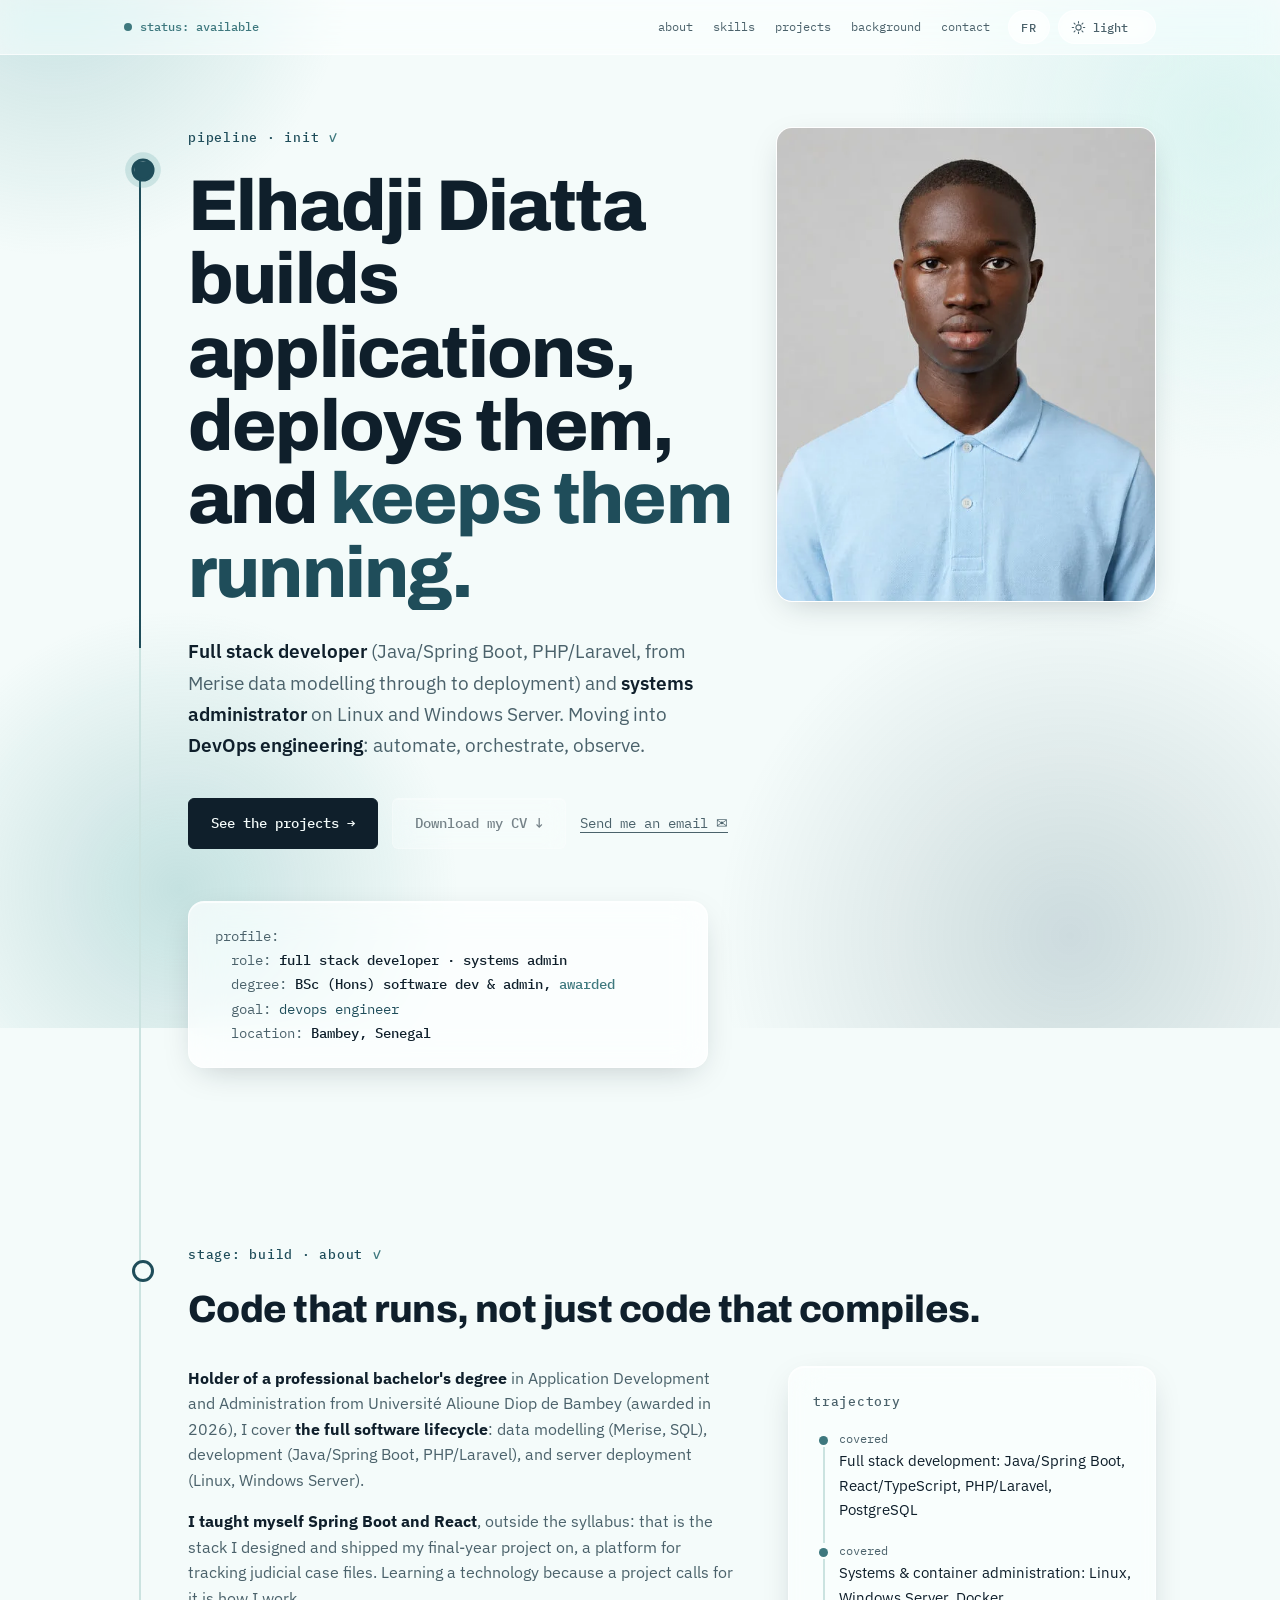
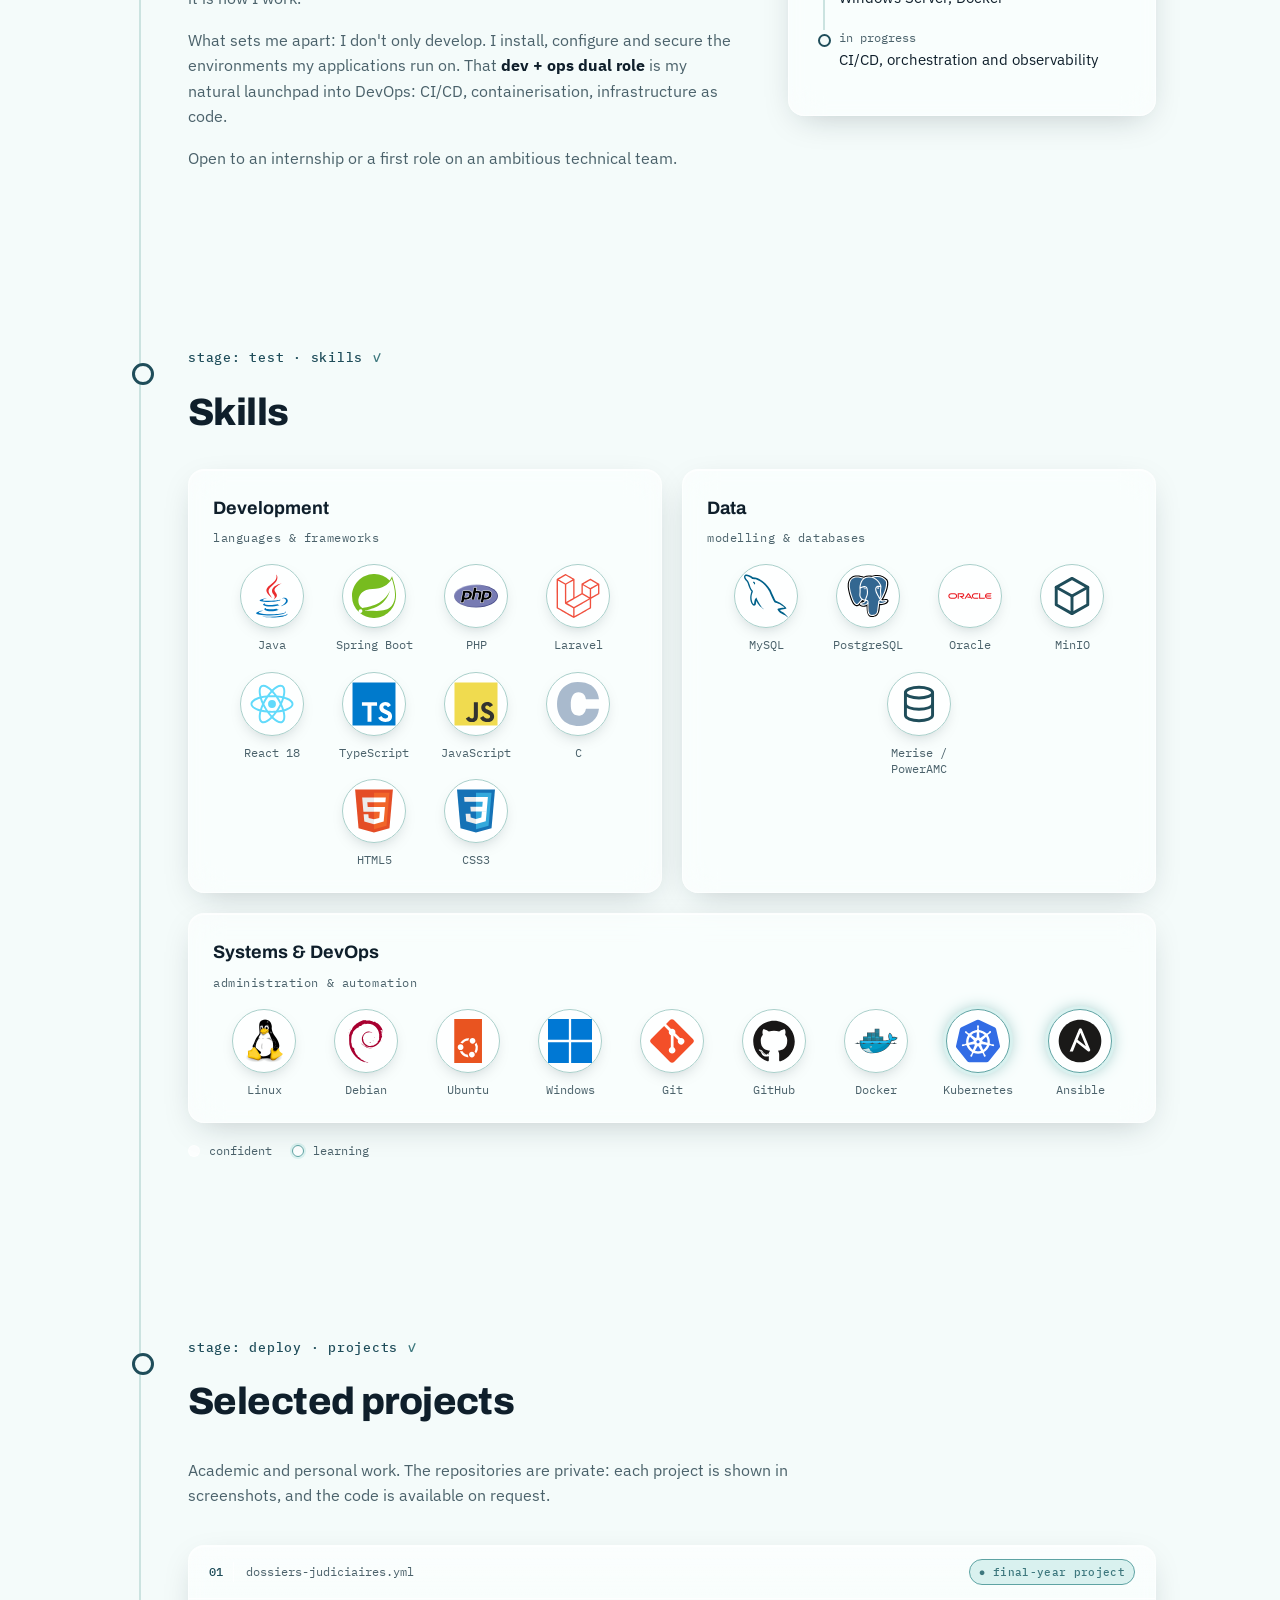
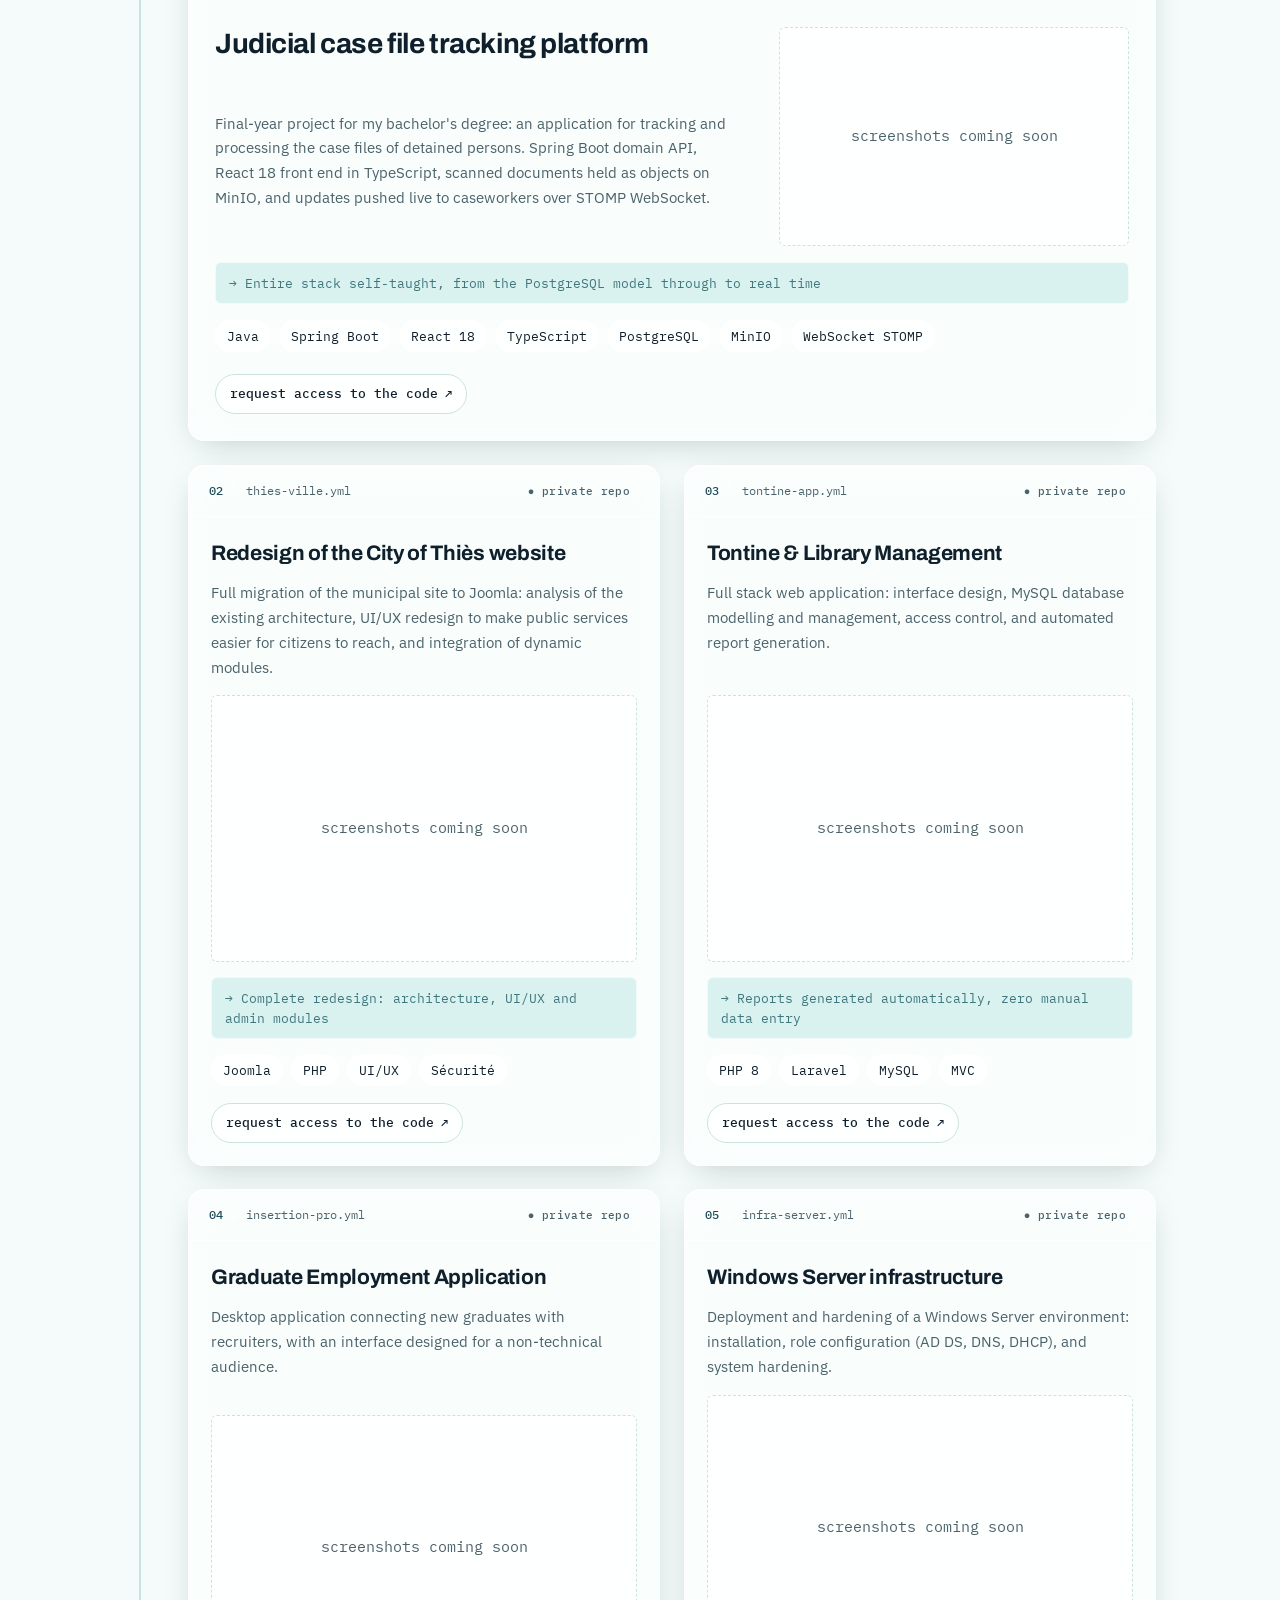
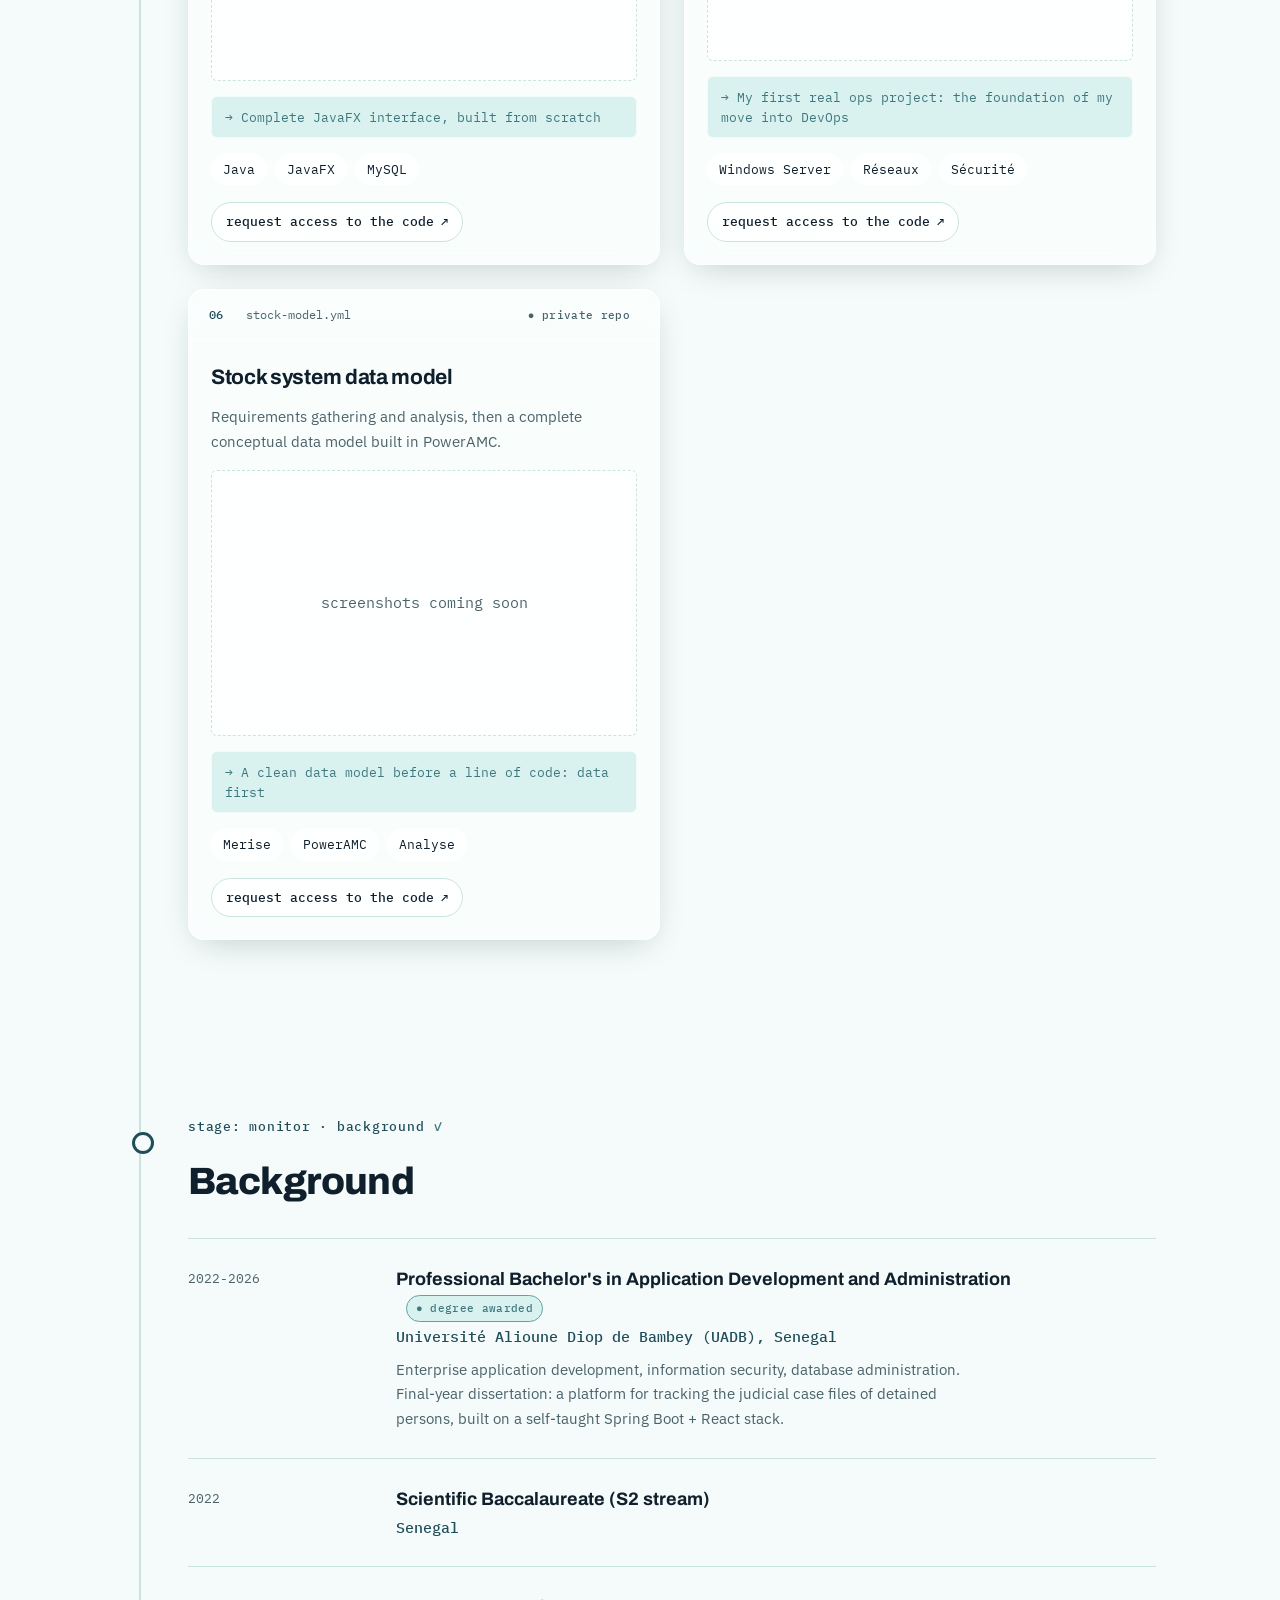
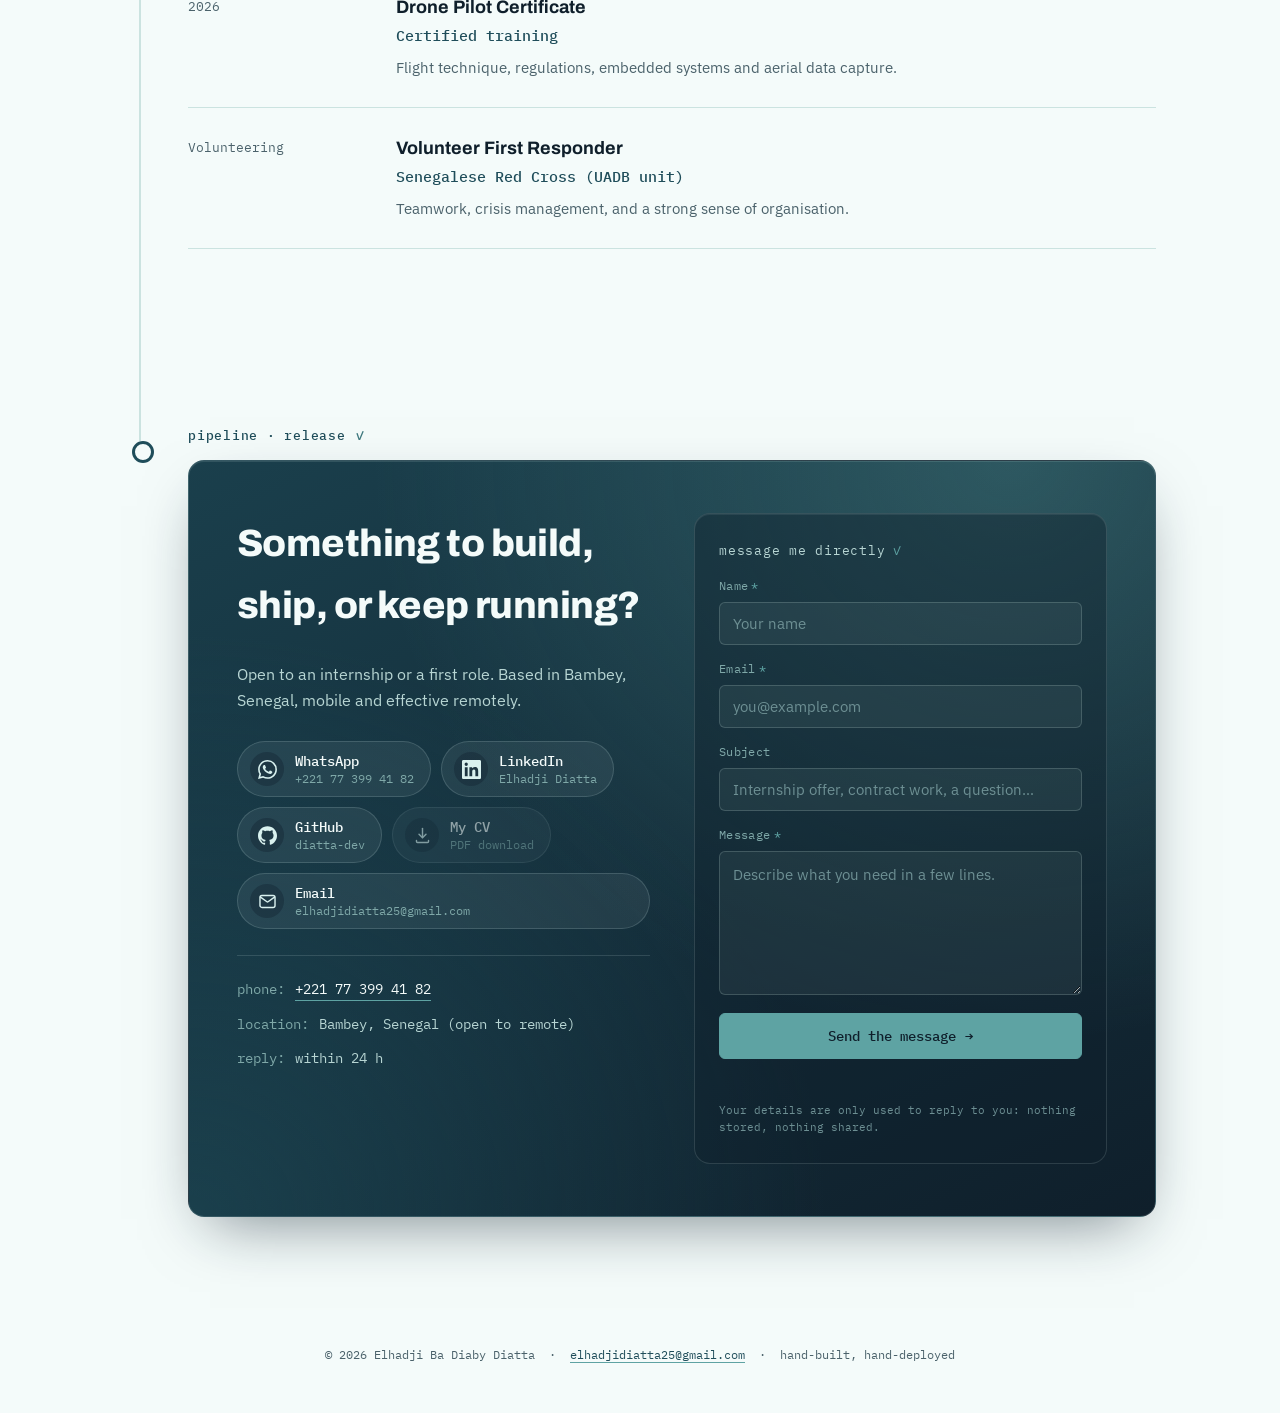
==== commit 620856e5: "Le theme de l'appareil reprend la main sur une derogation manuelle La version precedente figeait le " ====
--- a/index.html
+++ b/index.html
@@ -79,20 +79,32 @@
 
   /* ---- thème : data-theme TOUJOURS renseigné, light ou dark ----
      Le suivi du système n'est plus un troisième état sans attribut :
-     faute de choix mémorisé, on interroge prefers-color-scheme ici
-     et on écrit nous-mêmes la valeur qui en résulte. Le CSS n'a donc
-     plus qu'un seul chemin vers le thème sombre (le sélecteur
+     faute de dérogation mémorisée, on interroge prefers-color-scheme
+     ici et on écrit nous-mêmes la valeur qui en résulte. Le CSS n'a
+     donc plus qu'un seul chemin vers le thème sombre (le sélecteur
      d'attribut), au lieu de deux dont un :not() sous media query.
      Voir l'en-tête de css/variables.css.
 
-     data-theme-source retient d'où vient la valeur : tant qu'elle
-     vaut "system", theme.js réécrit l'attribut à chaque changement
-     de thème de l'appareil. Un clic sur le bouton la passe à "user"
-     et fige le choix. Le CSS ne lit jamais cet attribut. */
+     C'est le thème de l'appareil qui commande ; "theme-choice" n'est
+     qu'une dérogation posée au clic, et theme.js l'efface dès que
+     l'appareil change de réglage. data-theme-source dit laquelle des
+     deux a servi : c'est une information de diagnostic, lisible dans
+     l'inspecteur, que ni le CSS ni la logique ne consultent.
+
+     Le retrait de "theme" n'est pas un oubli. C'est l'ancienne clé,
+     du temps où le cycle comptait trois états : son absence voulait
+     alors dire « auto », sa présence « figé pour toujours ». Ce
+     second sens n'existe plus. La laisser en place aurait enfermé
+     tous les visiteurs de la version précédente dans un choix qu'ils
+     ne pouvaient plus défaire, y compris en changeant le thème de
+     leur téléphone : exactement le défaut que cette version corrige.
+     Le retrait est inconditionnel, donc rejouer un ancien état est
+     impossible. */
   var mqDark = window.matchMedia("(prefers-color-scheme: dark)");
   var stored = null;
   try{
-    var t = localStorage.getItem("theme");
+    localStorage.removeItem("theme");
+    var t = localStorage.getItem("theme-choice");
     if (t === "light" || t === "dark") stored = t;
   }catch(e){}
   root.dataset.theme = stored || (mqDark.matches ? "dark" : "light");
@@ -138,9 +150,9 @@
      lit l'état déjà posé ici plutôt que de le recalculer.
 
      Une seule bascule, clair ⇄ sombre : « auto » n'est plus un cran
-     du cycle. Le suivi du système reste le comportement de départ,
-     il se perd simplement au premier clic : c'est le sens de
-     data-theme-source, qui passe alors à "user".
+     du cycle. Le clic pose une dérogation au thème de l'appareil,
+     que theme.js efface au prochain changement de réglage de
+     celui-ci. Voir la règle d'arbitrage en tête de js/theme.js.
 
      .theme-swap est posée comme dans theme.js. Elle coupe les
      transitions (sans elle, la quarantaine de règles qui
@@ -156,7 +168,7 @@
     root.dataset.theme = next;
     root.dataset.themeSource = "user";
 
-    try{ localStorage.setItem("theme", next); }catch(e){}
+    try{ localStorage.setItem("theme-choice", next); }catch(e){}
 
     try{
       var m = document.querySelector('meta[name="theme-color"]');
